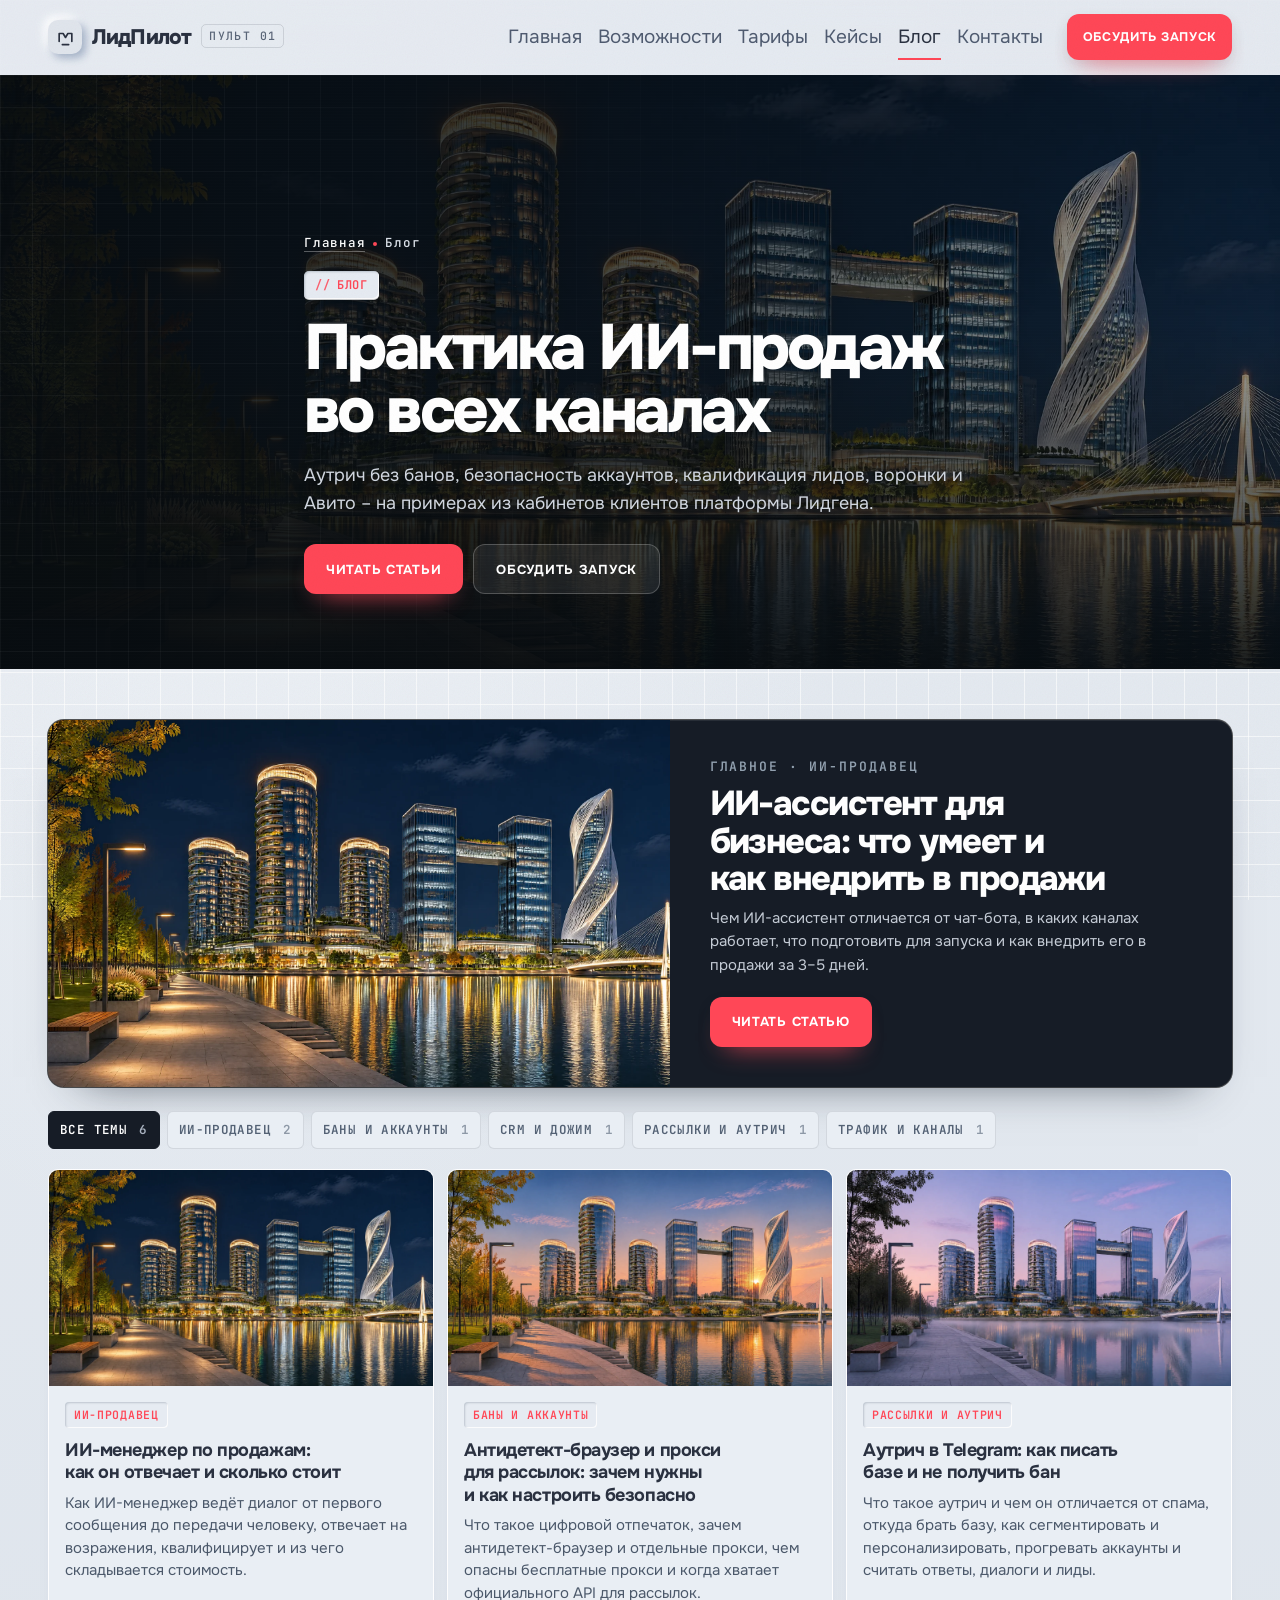
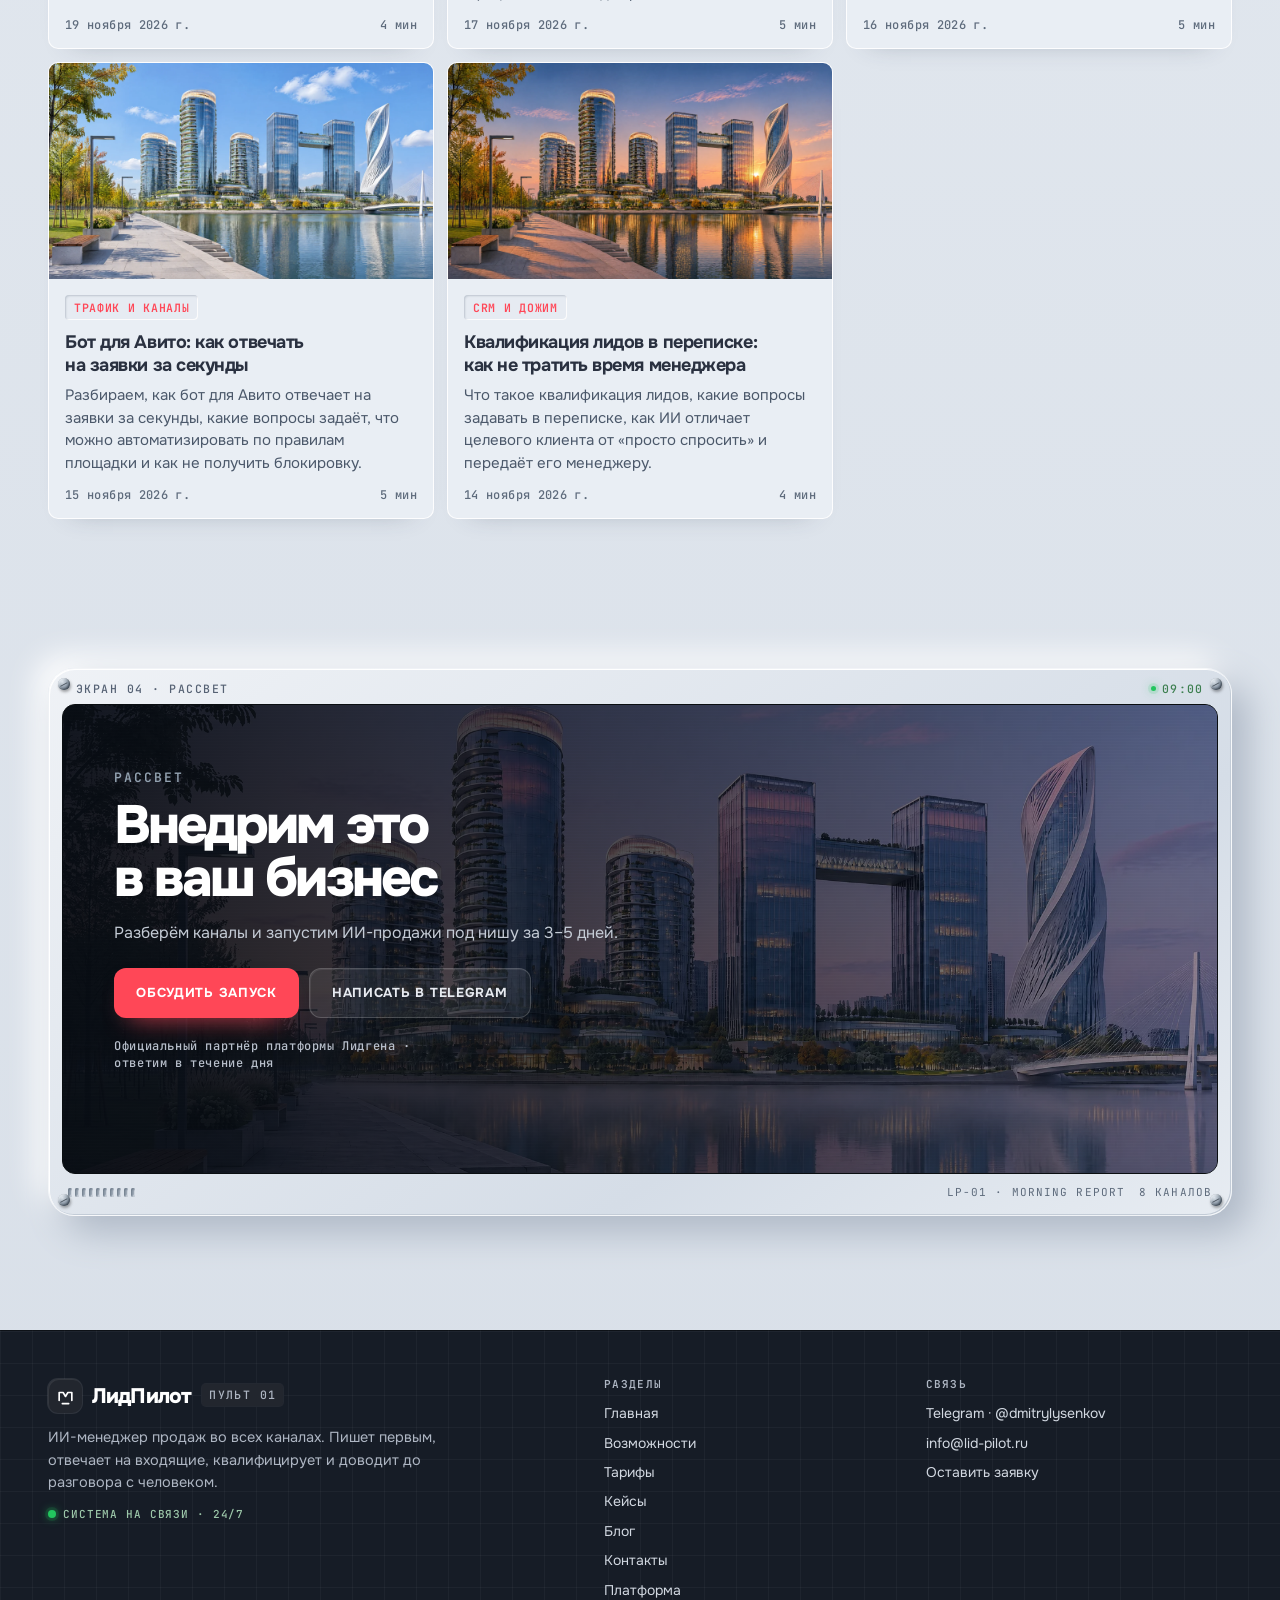
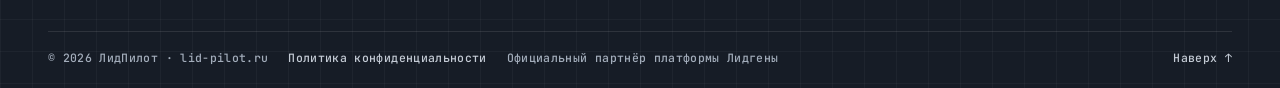
==== blog/index.html @ cb46e2ff "Финальная версия сайта ЛидПилот v2" ====
<!doctype html>
<html lang="ru">
<head>
<meta charset="utf-8">
<meta name="viewport" content="width=device-width, initial-scale=1">
<meta name="robots" content="noindex, nofollow">
<title>Блог о ИИ-продажах – аутрич, аккаунты, CRM и каналы | ЛидПилот</title>
<meta name="description" content="Практика ИИ-продаж: как настроить ИИ-менеджера, писать базе без бана, готовить аккаунты, квалифицировать лидов и отвечать на Авито. Статьи ЛидПилота.">
<meta name="theme-color" content="#DDE3EA">
<link rel="preconnect" href="https://fonts.googleapis.com">
<link rel="preconnect" href="https://fonts.gstatic.com" crossorigin>
<link href="https://fonts.googleapis.com/css2?family=Onest:wght@400;500;600;700;800&family=JetBrains+Mono:wght@400;500;600&display=swap" rel="stylesheet">
<link rel="stylesheet" href="/assets/style.css">
<link rel="stylesheet" href="/assets/v2.css">
<link rel="stylesheet" href="/assets/pages.css">
<script>document.documentElement.classList.add('js');</script>
</head>
<body class="page">
<div class="grain" aria-hidden="true"></div>
<header class="top" data-top>
  <div class="wrap top__in">
    <a class="logo" href="/" aria-label="ЛидПилот – на главную">
  <span class="logo__mark" aria-hidden="true">
    <svg viewBox="0 0 24 24" fill="none" stroke="currentColor" stroke-width="2.1" stroke-linecap="round" stroke-linejoin="round"><path d="M4 17V7h5l3 5 3-5h5v10"/><path d="M8 21h8"/></svg>
  </span>
  <span class="logo__text">ЛидПилот</span>
  <span class="logo__tag">ПУЛЬТ 01</span>
</a>
    <nav class="nav nav--site" aria-label="Разделы сайта"><a href="/#top">Главная</a><a href="/vozmozhnosti/">Возможности</a><a href="/tarify/">Тарифы</a><a href="/keysy/">Кейсы</a><a href="/blog/" class="is-active" aria-current="page">Блог</a><a href="/kontakty/">Контакты</a></nav>
    <span class="status"><i class="led led--pulse" aria-hidden="true"></i> СИСТЕМА НА СВЯЗИ</span>
    <a class="btn btn--hot btn--header" href="https://t.me/dmitrylysenkov" target="_blank" rel="noopener">Обсудить запуск</a>
    <button class="menu-btn" type="button" data-menu-btn aria-expanded="false" aria-controls="mnav"><i aria-hidden="true"></i> Меню</button>
  </div>
</header>

<div class="mnav" id="mnav" data-menu hidden>
  <nav class="mnav__nav" aria-label="Мобильное меню"><a href="/#top">Главная</a><a href="/vozmozhnosti/">Возможности</a><a href="/tarify/">Тарифы</a><a href="/keysy/">Кейсы</a><a href="/blog/">Блог</a><a href="/kontakty/">Контакты</a><a href="/platforma/">Платформа</a></nav>
  <p class="mnav__note">ИИ-менеджер продаж в Telegram, WhatsApp, на Авито, Циан, сайте, ВКонтакте, в MAX и в почте. Официальный партнёр платформы Лидгены.</p>
  <div class="mnav__cta">
    <a class="btn btn--hot" href="https://t.me/dmitrylysenkov" target="_blank" rel="noopener">Обсудить запуск</a>
    <a class="btn btn--ghost" href="mailto:info@lid-pilot.ru">info@lid-pilot.ru</a>
  </div>
</div>
<main id="top" class="page-main">
<section class="page-hero page-hero--cta">
  <img class="page-hero__bg" src="/assets/city-night.webp" alt="" width="1920" height="1080" decoding="async">
  <div class="page-hero__shade" aria-hidden="true"></div>
  <div class="page-hero__grid" aria-hidden="true"></div>
  <div class="page-hero__scan" aria-hidden="true"></div>
  <div class="wrap page-hero__wrap">
    <div class="page-crumbs page-crumbs--light"><a href="/">Главная</a><i aria-hidden="true"></i><span>Блог</span></div>
    <span class="kicker kicker--light">Блог</span>
    <h1>Практика ИИ-продаж во всех каналах</h1>
    <p class="page-lead">Аутрич без банов, безопасность аккаунтов, квалификация лидов, воронки и Авито – на примерах из кабинетов клиентов платформы Лидгена.</p>
    <div class="page-actions"><a class="btn btn--hot" href="#blog">Читать статьи</a><a class="btn btn--ghost btn--ghost-dark" href="https://t.me/dmitrylysenkov" target="_blank" rel="noopener">Обсудить запуск</a></div>
  </div>
</section>
<section class="sec" style="padding-top:clamp(36px,4vw,56px)" id="blog"> <div class="wrap"> <a class="bfeat" href="/blog/ii-assistent-dlya-biznesa/" data-in> <div class="bfeat__img"><img src="/assets/city-night.webp" alt="" width="1200" height="675" loading="eager" decoding="async"></div> <div class="bfeat__body"> <span class="kicker kicker_light">Главное · ИИ-продавец</span> <h2>ИИ-ассистент для бизнеса: что умеет и как внедрить в продажи</h2> <p>Чем ИИ-ассистент отличается от чат-бота, в каких каналах работает, что подготовить для запуска и как внедрить его в продажи за 3–5 дней.</p> <span class="btn btn_sun">Читать статью</span> </div> </a> <div class="bchips" data-chips> <button class="bchip is-on" type="button" data-t="">Все темы <i>6</i></button> <button class="bchip" type="button" data-t="ИИ-продавец">ИИ-продавец <i>2</i></button><button class="bchip" type="button" data-t="Баны и аккаунты">Баны и аккаунты <i>1</i></button><button class="bchip" type="button" data-t="CRM и дожим">CRM и дожим <i>1</i></button><button class="bchip" type="button" data-t="Рассылки и аутрич">Рассылки и аутрич <i>1</i></button><button class="bchip" type="button" data-t="Трафик и каналы">Трафик и каналы <i>1</i></button> </div> <div class="bgrid" data-bgrid> <a class="bcard" href="/blog/ii-menedzher-po-prodazham/" data-cat="ИИ-продавец" data-in> <div class="bcard__img"><img src="/assets/city-night.webp" alt="" width="1200" height="675" loading="eager" decoding="async"></div> <div class="bcard__b"> <span class="bcard__tag">ИИ-продавец</span> <h3>ИИ-менеджер по продажам: как он отвечает и сколько стоит</h3> <p>Как ИИ-менеджер ведёт диалог от первого сообщения до передачи человеку, отвечает на возражения, квалифицирует и из чего складывается стоимость.</p> <div class="bcard__m"><span>19 ноября 2026 г.</span><span>4 мин</span></div> </div> </a><a class="bcard" href="/blog/antidetect-brauzer-i-proksi/" data-cat="Баны и аккаунты" data-in> <div class="bcard__img"><img src="/assets/city-sunset.webp" alt="" width="1200" height="675" loading="eager" decoding="async"></div> <div class="bcard__b"> <span class="bcard__tag">Баны и аккаунты</span> <h3>Антидетект-браузер и прокси для рассылок: зачем нужны и как настроить безопасно</h3> <p>Что такое цифровой отпечаток, зачем антидетект-браузер и отдельные прокси, чем опасны бесплатные прокси и когда хватает официального API для рассылок.</p> <div class="bcard__m"><span>17 ноября 2026 г.</span><span>5 мин</span></div> </div> </a><a class="bcard" href="/blog/autrich-v-telegram/" data-cat="Рассылки и аутрич" data-in> <div class="bcard__img"><img src="/assets/city-dawn.webp" alt="" width="1200" height="675" loading="eager" decoding="async"></div> <div class="bcard__b"> <span class="bcard__tag">Рассылки и аутрич</span> <h3>Аутрич в Telegram: как писать базе и не получить бан</h3> <p>Что такое аутрич и чем он отличается от спама, откуда брать базу, как сегментировать и персонализировать, прогревать аккаунты и считать ответы, диалоги и лиды.</p> <div class="bcard__m"><span>16 ноября 2026 г.</span><span>5 мин</span></div> </div> </a><a class="bcard" href="/blog/bot-dlya-avito/" data-cat="Трафик и каналы" data-in> <div class="bcard__img"><img src="/assets/city-day.webp" alt="" width="1200" height="675" loading="eager" decoding="async"></div> <div class="bcard__b"> <span class="bcard__tag">Трафик и каналы</span> <h3>Бот для Авито: как отвечать на заявки за секунды</h3> <p>Разбираем, как бот для Авито отвечает на заявки за секунды, какие вопросы задаёт, что можно автоматизировать по правилам площадки и как не получить блокировку.</p> <div class="bcard__m"><span>15 ноября 2026 г.</span><span>5 мин</span></div> </div> </a><a class="bcard" href="/blog/kvalifikaciya-lidov/" data-cat="CRM и дожим" data-in> <div class="bcard__img"><img src="/assets/city-sunset.webp" alt="" width="1200" height="675" loading="eager" decoding="async"></div> <div class="bcard__b"> <span class="bcard__tag">CRM и дожим</span> <h3>Квалификация лидов в переписке: как не тратить время менеджера</h3> <p>Что такое квалификация лидов, какие вопросы задавать в переписке, как ИИ отличает целевого клиента от «просто спросить» и передаёт его менеджеру.</p> <div class="bcard__m"><span>14 ноября 2026 г.</span><span>4 мин</span></div> </div> </a> </div>  </div> </section> <section class="final final--panel" id="cta">
  <div class="wrap">
    <div class="device device--final final-device" data-in>
      <i class="screw screw--tl screw--dark" aria-hidden="true"></i>
      <i class="screw screw--tr screw--dark" aria-hidden="true"></i>
      <i class="screw screw--bl screw--dark" aria-hidden="true"></i>
      <i class="screw screw--br screw--dark" aria-hidden="true"></i>
      <div class="device__label"><span>ЭКРАН 04 · РАССВЕТ</span><span class="device__scan"><i class="led led--pulse"></i> 09:00</span></div>
      <div class="device__screen final__screen"> <img class="final__bg" src="/assets/city-dawn.webp" srcset="/assets/city-dawn.webp 1920w" sizes="100vw" alt="" width="1920" height="1080" loading="eager" decoding="async"> <div class="final__shade" aria-hidden="true"></div> <div class="final__scan" aria-hidden="true"></div><div class="final__in final__in--panel"> <span class="kicker kicker_light" data-in>Рассвет</span> <h2 data-in>Внедрим это в ваш бизнес</h2> <p class="lead lead_light" data-in style="--d:.08s">Разберём каналы и запустим ИИ-продажи под нишу за 3–5 дней.</p> <div class="cta cta_center" data-in style="--d:.14s"> <a class="btn btn_sun" href="https://t.me/dmitrylysenkov" target="_blank" rel="noopener">Обсудить запуск</a> <a class="btn btn_glass" href="https://t.me/dmitrylysenkov" target="_blank" rel="noopener">Написать в Telegram</a> </div> <p class="final__note" data-in style="--d:.2s">Официальный партнёр платформы Лидгена · ответим в течение дня</p> </div> </div>
      <div class="device__bottom"><div class="vents" aria-hidden="true"><i></i><i></i><i></i><i></i><i></i><i></i><i></i><i></i><i></i><i></i></div><span class="mono">LP-01 · MORNING REPORT</span><span class="mono">8 КАНАЛОВ</span></div>
    </div>
  </div>
</section> <script>
  (function () {
    var chips = document.querySelectorAll('[data-chips] .bchip');
    var cards = document.querySelectorAll('[data-bgrid] .bcard');
    chips.forEach(function (b) {
      b.addEventListener('click', function () {
        chips.forEach(function (x) { x.classList.remove('is-on'); });
        b.classList.add('is-on');
        var t = b.getAttribute('data-t');
        cards.forEach(function (c) {
          c.hidden = !!t && c.getAttribute('data-cat') !== t;
        });
      });
    });
  })();
  </script>
</main>
<footer class="site-foot">
  <div class="wrap">
    <div class="site-foot__top">
      <div class="site-foot__brand">
        <a class="logo" href="/" aria-label="ЛидПилот – на главную">
  <span class="logo__mark" aria-hidden="true">
    <svg viewBox="0 0 24 24" fill="none" stroke="currentColor" stroke-width="2.1" stroke-linecap="round" stroke-linejoin="round"><path d="M4 17V7h5l3 5 3-5h5v10"/><path d="M8 21h8"/></svg>
  </span>
  <span class="logo__text">ЛидПилот</span>
  <span class="logo__tag">ПУЛЬТ 01</span>
</a>
        <p>ИИ-менеджер продаж во всех каналах. Пишет первым, отвечает на входящие, квалифицирует и доводит до разговора с человеком.</p>
        <span class="site-foot__status"><i class="led led--pulse" aria-hidden="true"></i> СИСТЕМА НА СВЯЗИ · 24/7</span>
      </div>
      <div class="site-foot__col">
        <b>Разделы</b>
        <nav><a href="/#top">Главная</a><a href="/vozmozhnosti/">Возможности</a><a href="/tarify/">Тарифы</a><a href="/keysy/">Кейсы</a><a href="/blog/">Блог</a><a href="/kontakty/">Контакты</a><a href="/platforma/">Платформа</a></nav>
      </div>
      <div class="site-foot__col">
        <b>Связь</b>
        <nav>
          <a href="https://t.me/dmitrylysenkov" target="_blank" rel="noopener">Telegram · @dmitrylysenkov</a>
          <a href="mailto:info@lid-pilot.ru">info@lid-pilot.ru</a>
          <a href="/kontakty/">Оставить заявку</a>
        </nav>
      </div>
    </div>
    <div class="site-foot__bottom">
      <span>© 2026 ЛидПилот · lid-pilot.ru</span>
      <a href="/politika-konfidencialnosti/">Политика конфиденциальности</a>
      <span>Официальный партнёр платформы Лидгены</span>
      <a class="up" href="#top">Наверх ↑</a>
    </div>
  </div>
</footer>

<script src="/assets/site.js"></script>
</body>
</html>
---- assets/style.css ----
:root{
  --bg:#E0E5EC;
  --surf:#E0E5EC;
  --panel:#F0F2F5;
  --ink:#2A3140;
  --mute:#4F5B70;
  --soft:#5A6678;
  --line:#B8C2CF;
  --sd:#A3B1C6;
  --sl:#FFFFFF;
  --acc:#FF4757;
  --acc-deep:#D92F43;
  --acc-bright:#FF7A86;
  --led:#22C55E;
  --led-red:#FF5A4E;
  --screen:#12181D;
  --screen-2:#1B232A;
  --screen-3:#232D35;
  --amber:#FFB86B;
  --amber-soft:#FFE1C2;
  --lcd:#B7FF7A;
  --r:24px;
  --rs:12px;
  --mono:'JetBrains Mono',ui-monospace,SFMono-Regular,Consolas,monospace;
  --sans:'Onest',system-ui,-apple-system,'Segoe UI',sans-serif;
  --ease:cubic-bezier(.22,.8,.24,1);
}

*{box-sizing:border-box}
html{scroll-behavior:smooth;scroll-padding-top:92px}
body{
  margin:0;background:var(--bg);color:var(--ink);
  font:400 17px/1.6 var(--sans);
  -webkit-font-smoothing:antialiased;text-rendering:optimizeLegibility;
  overflow-x:clip;
}
body::selection{background:var(--acc);color:#fff}
img{display:block;max-width:100%}
a{color:inherit}
button{font:inherit;color:inherit}
h1,h2,h3,p{margin:0}
h1,h2,h3{text-wrap:balance}
.visually-hidden{position:absolute!important;width:1px;height:1px;overflow:hidden;clip:rect(0 0 0 0);white-space:nowrap}
.mono{font-family:var(--mono);font-size:10.5px;letter-spacing:.1em;text-transform:uppercase;color:var(--soft)}
.wrap{max-width:1240px;margin:0 auto;padding:0 28px}

/* grain */
.grain{position:fixed;inset:0;z-index:90;pointer-events:none;opacity:.045;mix-blend-mode:multiply;
  background:url("data:image/svg+xml,%3Csvg xmlns='http://www.w3.org/2000/svg' width='160' height='160'%3E%3Cfilter id='n'%3E%3CfeTurbulence type='fractalNoise' baseFrequency='.9' numOctaves='2' stitchTiles='stitch'/%3E%3C/filter%3E%3Crect width='100%25' height='100%25' filter='url(%23n)'/%3E%3C/svg%3E")}

/* primitives */
.led{display:inline-block;width:8px;height:8px;border-radius:50%;background:var(--led);box-shadow:0 0 0 3px rgba(34,197,94,.13),0 0 10px rgba(34,197,94,.7);flex:none}
.led--red{background:var(--led-red);box-shadow:0 0 0 3px rgba(255,90,78,.13),0 0 10px rgba(255,90,78,.7)}
.led--pulse{animation:pulse 2.4s ease-in-out infinite}
@keyframes pulse{0%,100%{opacity:1;box-shadow:0 0 0 3px rgba(34,197,94,.13),0 0 10px rgba(34,197,94,.7)}50%{opacity:.55;box-shadow:0 0 0 5px rgba(34,197,94,.05),0 0 18px rgba(34,197,94,.45)}}

.kicker{display:inline-flex;align-items:center;gap:9px;font:600 10.5px/1 var(--mono);letter-spacing:.15em;text-transform:uppercase;color:var(--soft)}
.kicker .led{width:7px;height:7px}
.kicker--light{color:#93A2B1}

.btn{display:inline-flex;align-items:center;justify-content:center;gap:9px;min-height:50px;padding:0 22px;border:0;border-radius:12px;text-decoration:none;cursor:pointer;
  font:700 13px/1 var(--sans);letter-spacing:.055em;text-transform:uppercase;color:var(--ink);
  background:var(--surf);box-shadow:5px 5px 12px var(--sd),-5px -5px 12px var(--sl);
  transition:transform .2s var(--ease),box-shadow .2s var(--ease),background .2s,color .2s}
.btn:hover{transform:translateY(-1px);box-shadow:7px 8px 16px var(--sd),-6px -6px 14px var(--sl)}
.btn:active{transform:translateY(1px);box-shadow:inset 4px 4px 8px var(--sd),inset -4px -4px 8px var(--sl)}
.btn--hot{background:linear-gradient(180deg,#FF7C88 0%,#FF5563 34%,#FF4757 58%,#E83345 100%);color:#fff;
  box-shadow:0 0 0 1px #C5283B,inset 0 1px 0 rgba(255,255,255,.42),inset 0 -1px 0 rgba(137,17,32,.5),0 16px 28px -18px rgba(255,71,87,.75),2px 3px 0 rgba(120,18,32,.22)}
.btn--hot:hover{background:linear-gradient(180deg,#FF8B96 0%,#FF6270 34%,#FF5261 58%,#EC3A4B 100%);box-shadow:0 0 0 1px #C5283B,inset 0 1px 0 rgba(255,255,255,.48),0 20px 32px -18px rgba(255,71,87,.85),2px 4px 0 rgba(120,18,32,.22)}
.btn--hot:active{box-shadow:0 0 0 1px #B32033,inset 3px 3px 9px rgba(125,10,25,.5),inset -1px -1px 0 rgba(255,255,255,.18)}
.btn--ghost{color:var(--mute);background:var(--surf)}
.btn--ghost-dark{background:rgba(255,255,255,.06);color:#F4EEE8;box-shadow:none;border:1px solid rgba(255,255,255,.18)}
.btn--ghost-dark:hover{background:rgba(255,255,255,.1)}
.btn--header{min-height:42px;padding:0 16px;font-size:10px}
.btn--sm{min-height:40px;padding:0 16px;font-size:9.5px}

:focus-visible{outline:2px solid var(--acc);outline-offset:3px}

/* header */
.top{position:sticky;top:0;z-index:60;background:rgba(224,229,236,.9);backdrop-filter:blur(14px);border-bottom:1px solid transparent;transition:border-color .3s,box-shadow .3s}
.top.is-scrolled{border-bottom-color:rgba(42,49,64,.08);box-shadow:0 10px 28px -18px rgba(42,49,64,.35)}
.top__in{display:flex;align-items:center;gap:24px;min-height:74px}
.logo{display:flex;align-items:center;gap:10px;text-decoration:none;font:800 21px/1 var(--sans);letter-spacing:-.04em;white-space:nowrap}
.logo__mark{display:grid;place-items:center;width:34px;height:34px;border-radius:10px;color:var(--ink);
  background:var(--surf);box-shadow:4px 4px 9px var(--sd),-4px -4px 9px var(--sl)}
.logo__mark svg{width:19px;height:19px}
.logo__tag{font:500 8.5px/1 var(--mono);letter-spacing:.12em;color:var(--soft);padding:5px 7px;border:1px solid rgba(42,49,64,.14);border-radius:5px;transform:translateY(-1px)}
.nav{display:flex;gap:22px;margin-left:auto;font-size:14.5px;color:var(--mute)}
.nav a{text-decoration:none;position:relative;padding:6px 0}
.nav a::after{content:"";position:absolute;left:0;right:0;bottom:0;height:1px;background:var(--acc);transform:scaleX(0);transform-origin:left;transition:transform .25s var(--ease)}
.nav a:hover{color:var(--ink)}
.nav a:hover::after{transform:scaleX(1)}
.status{display:inline-flex;align-items:center;gap:8px;padding:8px 12px;border-radius:99px;background:var(--surf);
  box-shadow:inset 2px 2px 5px var(--sd),inset -2px -2px 5px var(--sl);
  font:500 8.5px/1 var(--mono);letter-spacing:.1em;color:#3D7F50;white-space:nowrap}
.status .led{width:6px;height:6px}

/* hero */
.hero{position:relative;height:320vh;background:var(--bg)}
.hero__sticky{position:sticky;top:74px;min-height:calc(100vh - 74px);display:flex;flex-direction:column;justify-content:center;padding:20px 0 12px}
.hero__grid{display:grid;grid-template-columns:.9fr 1.1fr;gap:42px;align-items:center;width:100%;transform:translateY(-4vh)}
.hero__copy{min-width:0}
.hero__kicker{color:var(--soft)}
.caps{position:relative;min-height:352px;margin-top:18px}
.cap{position:absolute;inset:0;opacity:0;transform:translateY(14px);pointer-events:none;transition:opacity .55s var(--ease),transform .55s var(--ease)}
.cap.is-on{opacity:1;transform:none;pointer-events:auto}
.cap h1{font:800 clamp(38px,4.45vw,64px)/.99 var(--sans);letter-spacing:-.055em;max-width:none}
.cap h2{font:800 clamp(32px,3.65vw,52px)/1.04 var(--sans);letter-spacing:-.05em;max-width:18ch}
.cap h1 em{font-style:normal;color:var(--acc)}
.cap p{max-width:46ch;margin-top:18px;font-size:17px;line-height:1.62;color:var(--mute)}
.cap__cta{display:flex;flex-wrap:wrap;gap:12px;margin-top:26px}
.timeline{position:relative;display:flex;list-style:none;margin:26px 0 0;padding:0 0 18px;max-width:430px}
.timeline__it{flex:1;position:relative;padding-top:14px;min-width:0}
.timeline__it::before{content:"";position:absolute;left:0;top:0;width:6px;height:6px;border-radius:50%;background:#AEB9C7;box-shadow:0 0 0 4px var(--bg);transition:background .3s,box-shadow .3s}
.timeline__it.is-on::before,.timeline__it.is-done::before{background:var(--acc);box-shadow:0 0 0 4px var(--bg),0 0 10px rgba(255,71,87,.45)}
.timeline__it b{display:block;font:600 9.5px/1 var(--mono);letter-spacing:.05em;color:var(--soft)}
.timeline__it.is-on b{color:var(--ink)}
.timeline__it span{display:block;margin-top:5px;font-size:11px;color:var(--soft)}
.timeline__track{position:absolute;left:0;right:0;top:2px;height:1px;background:rgba(42,49,64,.12);z-index:-1}
.timeline__track i{display:block;height:100%;background:var(--acc);transform:scaleX(0);transform-origin:left;transition:transform .2s linear}
.hero__hint{display:flex;align-items:center;gap:10px;margin-top:6px;font:500 9px/1.4 var(--mono);letter-spacing:.12em;text-transform:uppercase;color:#7C8897;transition:opacity .3s}
.hero__hint-line{display:block;width:26px;height:1px;background:currentColor;position:relative}
.hero__hint-line::after{content:"";position:absolute;right:0;top:-2px;width:4px;height:4px;border-top:1px solid currentColor;border-right:1px solid currentColor;transform:rotate(45deg)}
.hero__stage{position:relative;min-width:0;display:flex;justify-content:flex-end}
.monitor{position:relative;width:100%;max-width:690px;min-width:0;padding:13px;border-radius:30px;
  background:linear-gradient(145deg,#EFF2F6,#D4DCE6 68%,#E6EBF1);
  box-shadow:18px 18px 40px #AEB8C6,-14px -14px 34px #FFFFFF,inset 1px 1px 0 #FFFFFF,inset -1px -1px 0 #C3CCD7;
  border:1px solid rgba(255,255,255,.65)}
.monitor::after{content:"";position:absolute;inset:6px;border-radius:24px;border:1px solid rgba(255,255,255,.5);pointer-events:none}
.screw{position:absolute;width:12px;height:12px;border-radius:50%;z-index:6;
  background:radial-gradient(circle at 35% 30%,#FFFFFF,#AEB8C4 55%,#7E8A99);
  box-shadow:inset -1px -1px 2px #66717E,inset 1px 1px 2px #FFFFFF,1px 2px 3px rgba(60,70,84,.3)}
.screw::after{content:"";position:absolute;left:2px;right:2px;top:5.5px;height:1.4px;background:#6B7683;transform:rotate(-28deg);border-radius:2px;opacity:.85}
.screw--tl{left:9px;top:9px}.screw--tr{right:9px;top:9px}.screw--bl{left:9px;bottom:9px}.screw--br{right:9px;bottom:9px}
.screw--dark{background:radial-gradient(circle at 35% 30%,#DCE3EA,#8C99A7 55%,#5E6A76);box-shadow:inset -1px -1px 2px #3E4853,inset 1px 1px 2px #EDF2F7,1px 2px 3px rgba(0,0,0,.35)}
.screw--dark::after{background:#3F4954}

.monitor__label{display:flex;align-items:center;gap:10px;min-width:0;padding:1px 14px 10px;font:500 8.5px/1 var(--mono);letter-spacing:.12em;color:#687483}
.monitor__id{color:var(--ink);font-weight:600;flex:none}
.monitor__name{color:#7D8998;min-width:0;overflow:hidden;text-overflow:ellipsis;white-space:nowrap}
.monitor__live{margin-left:auto;display:inline-flex;align-items:center;gap:6px;color:#3D7F50;flex:none}
.monitor__live .led{width:6px;height:6px}

.monitor__screen{position:relative;aspect-ratio:16/10;border-radius:14px;overflow:hidden;isolation:isolate;
  border:7px solid #C6CFDA;background:#0B0F12;
  box-shadow:inset 0 0 0 1px #000,0 1px 0 #FFFFFF,inset 0 2px 18px rgba(0,0,0,.8)}
.media,.media__img{position:absolute;inset:0;width:100%;height:100%}
.media__img{object-fit:cover;opacity:0;transform:scale(1.05);transition:opacity 1.15s var(--ease),transform 7s linear;filter:saturate(.92) contrast(1.04)}
.media__img.is-on{opacity:1;transform:scale(1)}
.screen__shade{position:absolute;inset:0;background:linear-gradient(to top,rgba(5,9,13,.9) 0%,rgba(5,9,13,.2) 46%,rgba(5,9,13,.34) 100%),linear-gradient(to right,rgba(5,9,13,.52),transparent 55%)}
.screen__scan{position:absolute;inset:0;opacity:.2;pointer-events:none;mix-blend-mode:overlay;
  background:repeating-linear-gradient(to bottom,rgba(255,255,255,.11) 0 1px,transparent 1px 3px)}
.screen__grid{position:absolute;inset:0;opacity:.1;pointer-events:none;
  background-image:linear-gradient(to right,rgba(255,255,255,.3) 1px,transparent 1px),linear-gradient(to bottom,rgba(255,255,255,.3) 1px,transparent 1px);
  background-size:56px 56px}
.hud{position:absolute;left:14px;right:14px;display:flex;align-items:center;gap:10px;z-index:4;font:500 8px/1 var(--mono);letter-spacing:.12em;color:rgba(235,241,247,.72);text-shadow:0 1px 2px rgba(0,0,0,.5)}
.hud--top{top:13px}
.hud--bottom{bottom:11px;color:rgba(235,241,247,.8)}
.hud__live{display:inline-flex;align-items:center;gap:5px;color:#FFB4A8}
.hud__live i{width:5px;height:5px;border-radius:50%;background:#FF5A4E;box-shadow:0 0 7px rgba(255,90,78,.8);animation:pulse-red 1.8s steps(1) infinite}
@keyframes pulse-red{0%,55%{opacity:1}56%,100%{opacity:.25}}
.hud__cam{margin-left:auto;color:rgba(235,241,247,.55)}
.hud__ai{display:inline-flex;align-items:center;gap:6px;color:#C8F3D2}
.hud__ai .led{width:5px;height:5px}
.hud__ch{margin-left:auto;color:rgba(235,241,247,.6)}
.hud__signal{display:flex;align-items:flex-end;gap:2px;height:10px}
.hud__signal i{width:2px;background:rgba(235,241,247,.55);border-radius:1px}
.hud__signal i:nth-child(1){height:3px}.hud__signal i:nth-child(2){height:5px}.hud__signal i:nth-child(3){height:7px}.hud__signal i:nth-child(4){height:9px;background:#B7FF7A}

.screen__time{position:absolute;left:17px;top:41px;z-index:3}
.screen__time b{display:block;font:700 clamp(44px,4.7vw,68px)/.95 var(--sans);letter-spacing:-.06em;color:var(--amber-soft);font-variant-numeric:tabular-nums;text-shadow:0 0 26px rgba(255,184,107,.32),0 2px 18px rgba(0,0,0,.65)}
.screen__time b.is-swap{animation:time-in .45s var(--ease)}
@keyframes time-in{from{opacity:.35;transform:translateY(-4px)}to{opacity:1;transform:none}}
.screen__time-label{display:flex;align-items:center;gap:6px;margin-top:7px;font:500 8px/1 var(--mono);letter-spacing:.12em;text-transform:uppercase;color:rgba(255,225,194,.78);text-shadow:0 1px 2px rgba(0,0,0,.6)}
.screen__time-label .led{width:5px;height:5px}

.chat{position:absolute;right:13px;bottom:42px;z-index:5;width:min(300px,52%);max-height:64%;display:flex;flex-direction:column;
  border-radius:14px;overflow:hidden;background:rgba(13,19,24,.82);backdrop-filter:blur(16px);-webkit-backdrop-filter:blur(16px);
  border:1px solid rgba(255,255,255,.13);box-shadow:0 18px 36px rgba(0,0,0,.45),inset 0 1px 0 rgba(255,255,255,.09);
  color:#E9EEF4;font-size:11px;line-height:1.45}
.chat__head{display:flex;align-items:center;gap:8px;padding:9px 10px;border-bottom:1px solid rgba(255,255,255,.09);background:rgba(255,255,255,.03)}
.chat__ava{display:grid;place-items:center;width:24px;height:24px;border-radius:50%;background:var(--acc);color:#fff;font:700 10px/1 var(--sans);flex:none;box-shadow:0 0 0 2px rgba(255,255,255,.08)}
.chat__who{min-width:0}
.chat__who b{display:block;font-size:10.5px;font-weight:600;white-space:nowrap;overflow:hidden;text-overflow:ellipsis}
.chat__who span{display:block;font:500 7.5px/1.2 var(--mono);letter-spacing:.04em;color:#8FA0AF;white-space:nowrap;overflow:hidden;text-overflow:ellipsis}
.chat__badge{margin-left:auto;display:inline-flex;align-items:center;gap:4px;font:500 7px/1 var(--mono);letter-spacing:.1em;color:#B7FF7A;border:1px solid rgba(183,255,122,.25);border-radius:4px;padding:3px 5px}
.chat__badge .led{width:4px;height:4px;box-shadow:none}
.chat__body{padding:9px;display:flex;flex-direction:column;gap:6px;overflow:auto;scrollbar-width:none}
.chat__body::-webkit-scrollbar{display:none}
.chat__b{max-width:88%;padding:6px 8px;border-radius:9px;background:rgba(255,255,255,.08);border:1px solid rgba(255,255,255,.07);font-size:10.5px;line-height:1.4;color:#EAF0F6;align-self:flex-start;animation:bubble-in .35s var(--ease) both}
.chat__b small{display:block;margin-bottom:2px;font:500 6.8px/1 var(--mono);letter-spacing:.06em;color:#91A2B0}
.chat__b time{display:inline-block;margin-left:5px;font:500 6.5px/1 var(--mono);color:#8C9DAB;vertical-align:1px}
.chat__b--me{align-self:flex-end;background:rgba(255,71,87,.82);border-color:rgba(255,255,255,.1);color:#FFF4EF}
.chat__b--me time{color:rgba(255,244,239,.6)}
.chat__b--sys{align-self:stretch;max-width:none;background:rgba(183,255,122,.09);border-color:rgba(183,255,122,.18);color:#D9F5C6;font:500 8.5px/1.4 var(--mono);letter-spacing:.03em}
.chat__b--rep{align-self:stretch;max-width:none;background:rgba(255,184,107,.1);border-color:rgba(255,184,107,.2);color:#FFE4C8}
.chat__b--rep b{color:#FFF1DF}
.chat__b--chips{max-width:none;background:transparent;border:0;padding:0;display:flex;flex-wrap:wrap;gap:4px}
.chat__chip{display:inline-flex;align-items:center;gap:4px;padding:3px 5px;border-radius:4px;border:1px solid rgba(255,255,255,.12);font:500 7px/1 var(--mono);letter-spacing:.04em;color:#DCE6EF;background:rgba(255,255,255,.04)}
.chat__chip i{width:4px;height:4px;border-radius:50%;background:var(--c);box-shadow:0 0 5px var(--c)}
.chat__tick{margin-left:4px;color:#B7FF7A;font-size:8px}
.chat__composer{display:flex;align-items:center;gap:8px;padding:7px 9px;border-top:1px solid rgba(255,255,255,.08);background:rgba(0,0,0,.14);font:500 8px/1 var(--mono);letter-spacing:.04em;color:#7C8D9B}
.chat__composer span{flex:1;padding:6px 8px;border-radius:6px;background:rgba(255,255,255,.05);border:1px solid rgba(255,255,255,.06)}
.chat__composer svg{width:12px;height:12px;color:#A9BAC8}
@keyframes bubble-in{from{opacity:0;transform:translateY(5px)}to{opacity:1;transform:none}}

.monitor__bottom{display:flex;align-items:center;gap:16px;padding:11px 5px 1px}
.vents{display:flex;align-items:center;gap:3px;flex:none}
.vents i{display:block;width:4px;height:9px;border-radius:2px;background:#97A3B1;box-shadow:inset 1px 1px 2px #6F7C8A,inset -1px -1px 1px #D9E0E8}
.ticks{display:flex;align-items:flex-end;gap:10px;margin-left:auto}
.tick{display:flex;flex-direction:column;align-items:center;gap:4px;border:0;background:none;padding:0 1px;cursor:pointer}
.tick i{display:block;width:2px;height:9px;border-radius:1px;background:#A7B2C0;transition:height .2s,background .2s}
.tick b{font:500 7px/1 var(--mono);letter-spacing:.04em;color:#7C8896}
.tick.is-on i{height:15px;background:var(--acc);box-shadow:0 0 6px rgba(255,71,87,.35)}
.tick.is-on b{color:var(--ink)}
.monitor__count{display:flex;align-items:baseline;gap:3px;font-family:var(--mono);color:#7D8998}
.monitor__count b{font-size:13px;color:var(--ink);letter-spacing:-.02em}
.monitor__count span{font-size:8px;letter-spacing:.06em}
.monitor__shadow{position:absolute;left:8%;right:4%;bottom:-28px;height:40px;background:radial-gradient(ellipse at center,rgba(70,84,102,.26),transparent 70%);filter:blur(10px);z-index:-1}

.hero__foot{display:flex;align-items:center;justify-content:space-between;width:100%;padding-top:8px;color:#8793A1}
.hero__foot .mono{font-size:8px;color:#8793A1}
.mobile-steps{display:none}

/* stats */
.strip{padding:72px 0 46px}
.strip__head{display:flex;align-items:center;justify-content:space-between;gap:18px;padding-bottom:20px;border-bottom:1px solid rgba(42,49,64,.1)}
.strip__stamp{font-size:8.5px;color:#8B97A5}
.stats{display:grid;grid-template-columns:repeat(4,1fr);gap:16px;margin-top:22px}
.stat{position:relative;padding:22px 20px 20px;border-radius:16px;background:var(--surf);
  box-shadow:inset 4px 4px 10px var(--sd),inset -4px -4px 10px var(--sl)}
.stat__n{position:absolute;right:14px;top:12px;font:500 8px/1 var(--mono);letter-spacing:.08em;color:#95A1AF}
.stat b{display:block;font:700 31px/1 var(--sans);letter-spacing:-.05em;color:var(--ink)}
.stat > span:last-child{display:block;margin-top:9px;font-size:12.5px;line-height:1.45;color:var(--mute);max-width:24ch}
.strip__note{max-width:76ch;margin-top:18px;font-size:12px;line-height:1.55;color:#7A8796}

/* generic device */
.device{position:relative;padding:13px;border-radius:26px;background:linear-gradient(145deg,#EFF2F6,#D5DDE7 68%,#E7ECF2);
  box-shadow:16px 16px 36px #ADB7C5,-12px -12px 30px #FFFFFF,inset 1px 1px 0 #FFF,inset -1px -1px 0 #C3CCD7;
  border:1px solid rgba(255,255,255,.6)}
.device__label{display:flex;align-items:center;gap:12px;min-width:0;padding:1px 14px 9px;font:500 8px/1 var(--mono);letter-spacing:.13em;color:#687483}
.device__label > span:first-child{min-width:0;overflow:hidden;text-overflow:ellipsis;white-space:nowrap}
.device__scan{margin-left:auto;display:inline-flex;align-items:center;gap:6px;color:#3D7F50;flex:none}
.device__scan .led{width:5px;height:5px}
.device__screen{position:relative;border-radius:13px;overflow:hidden;background:var(--screen);
  border:1px solid #0A0E11;box-shadow:inset 0 1px 0 rgba(255,255,255,.06),inset 0 0 40px rgba(0,0,0,.55)}
.device__screen--pad{padding:30px}
.device__bottom{display:flex;align-items:center;gap:14px;padding:10px 6px 1px}
.device__bottom .mono{font-size:7.5px;color:#8793A1;margin-left:auto}
.device__bottom .mono + .mono{margin-left:0}

/* loss */
.loss{padding:26px 0 70px}
.loss .device__screen{display:grid;grid-template-columns:1fr 300px;gap:24px 26px;padding:30px}
.loss__head{grid-column:1/-1;display:grid;grid-template-columns:1.35fr .65fr;gap:30px;align-items:end;padding-bottom:22px;border-bottom:1px solid rgba(255,255,255,.09)}
.loss__head h2{font:700 clamp(26px,3vw,39px)/1.05 var(--sans);letter-spacing:-.045em;color:#EFF3F7;margin-top:11px}
.loss__note{font-size:12.5px;line-height:1.55;color:#94A3B1;max-width:42ch;justify-self:end}
.loss__grid{grid-column:1;display:grid;grid-template-columns:repeat(3,1fr);gap:10px}
.risk{padding:14px 13px 13px;border-radius:9px;background:linear-gradient(145deg,#202A32,#151C22);border:1px solid rgba(255,255,255,.07);box-shadow:inset 1px 1px 0 rgba(255,255,255,.04),0 8px 14px rgba(0,0,0,.16)}
.risk__n{display:block;font:500 7.5px/1 var(--mono);letter-spacing:.12em;color:var(--amber);margin-bottom:9px}
.risk h3{font:600 14.5px/1.2 var(--sans);color:#E8EEF4;letter-spacing:-.02em}
.risk p{margin-top:6px;font-size:11.5px;line-height:1.45;color:#94A3B1}
.late{grid-column:2;grid-row:2;align-self:start;padding:13px;border-radius:10px;background:#0E1418;border:1px solid rgba(255,255,255,.1);box-shadow:inset 0 0 0 1px rgba(0,0,0,.4)}
.late__top{display:flex;align-items:center;justify-content:space-between;gap:10px;font:500 7.5px/1 var(--mono);letter-spacing:.08em;color:#9EADBB;padding-bottom:10px;border-bottom:1px solid rgba(255,255,255,.08)}
.late__top span{display:inline-flex;align-items:center;gap:5px}
.late__top .led{width:4px;height:4px;box-shadow:none}
.late__top b{color:#FFB4A8;font-weight:500}
.late__bubble{margin-top:9px;padding:7px 8px;border-radius:8px 8px 8px 2px;background:#1C262D;border:1px solid rgba(255,255,255,.07);font-size:10px;line-height:1.4;color:#DCE5ED}
.late__bubble small{display:block;margin-bottom:3px;font:500 6.5px/1 var(--mono);letter-spacing:.06em;color:#8D9EAC}
.late__gap{display:flex;align-items:center;gap:6px;margin:8px 0;font:500 6.5px/1 var(--mono);letter-spacing:.04em;color:#7F909E;white-space:nowrap}
.late__gap i{flex:1;height:1px;background:repeating-linear-gradient(to right,rgba(255,255,255,.18) 0 2px,transparent 2px 5px)}
.late__warn{margin-top:10px;padding:7px 8px;border-radius:6px;background:rgba(255,90,78,.1);border:1px solid rgba(255,90,78,.22);font-size:9px;line-height:1.4;color:#FFB9B2}

/* channels */
.channels{padding:76px 0 72px}
.sec__head{display:grid;grid-template-columns:1.1fr .9fr;gap:40px;align-items:end;margin-bottom:26px}
.sec__head h2{font:800 clamp(30px,3.6vw,48px)/1.02 var(--sans);letter-spacing:-.05em;margin-top:12px}
.sec__note{font-size:13.5px;line-height:1.6;color:var(--mute);max-width:44ch;justify-self:end}
.sec__head--center{display:flex;flex-direction:column;align-items:center;text-align:center;gap:0}
.sec__head--center .sec__note{max-width:60ch;margin-top:14px;justify-self:auto}
.channels__grid{display:grid;grid-template-columns:repeat(5,1fr);gap:12px}
.channel{padding:17px 15px 16px;border-radius:14px;background:var(--surf);box-shadow:6px 6px 14px var(--sd),-6px -6px 14px var(--sl);transition:transform .25s var(--ease),box-shadow .25s var(--ease)}
.channel:hover{transform:translateY(-2px);box-shadow:8px 10px 20px var(--sd),-7px -7px 16px var(--sl)}
.channel__top{display:flex;align-items:center;justify-content:space-between;gap:6px}
.channel__code{display:grid;place-items:center;min-width:30px;height:28px;padding:0 6px;border-radius:7px;background:var(--surf);box-shadow:inset 2px 2px 5px var(--sd),inset -2px -2px 5px var(--sl);font:600 8px/1 var(--mono);letter-spacing:.04em;color:var(--ink)}
.channel__state{display:inline-flex;align-items:center;gap:4px;font:500 6.8px/1 var(--mono);letter-spacing:.04em;color:#3D7F50;white-space:nowrap}
.channel__state .led{width:4px;height:4px;box-shadow:none}
.channel h3{margin-top:14px;font:700 17px/1.1 var(--sans);letter-spacing:-.03em}
.channel p{margin-top:6px;font-size:11.5px;line-height:1.5;color:var(--mute)}
.chips-row{display:flex;flex-wrap:wrap;align-items:center;gap:7px;margin-top:18px}
.chips-row__label{font:500 8px/1 var(--mono);letter-spacing:.1em;text-transform:uppercase;color:#8995A3;margin-right:2px}
.chip{padding:5px 8px;border-radius:5px;border:1px solid rgba(42,49,64,.13);font:500 8px/1 var(--mono);letter-spacing:.04em;color:#667384;background:rgba(255,255,255,.25)}
.chips-row__more{margin-left:auto;font:500 8px/1 var(--mono);letter-spacing:.03em;color:#8A96A4}
.feed{margin-top:22px;padding:10px;border-radius:18px;background:linear-gradient(145deg,#252E36,#131A20);border:1px solid rgba(255,255,255,.1);box-shadow:0 18px 30px rgba(42,49,64,.16),inset 0 1px 0 rgba(255,255,255,.08)}
.feed__top{display:flex;align-items:center;justify-content:space-between;gap:16px;padding:6px 8px 10px;border-bottom:1px solid rgba(255,255,255,.08)}
.feed__title{display:inline-flex;align-items:center;gap:7px;color:#CFE7D4;font-size:8px;letter-spacing:.12em}
.feed__title .led{width:5px;height:5px}
.feed__top > .mono{font-size:7.5px;color:#8394A2}
.feed__rows{display:flex;flex-direction:column}
.feed__row{display:grid;grid-template-columns:34px 160px 1fr 74px 40px;gap:10px;align-items:center;padding:9px 8px;border-bottom:1px solid rgba(255,255,255,.055);font:500 9.5px/1.3 var(--mono);color:#B8C6D2}
.feed__row:last-child{border-bottom:0}
.feed__ch{display:grid;place-items:center;width:26px;height:20px;border-radius:4px;background:rgba(255,255,255,.05);border:1px solid color-mix(in srgb,var(--c) 45%,transparent);color:var(--c);font-size:6.8px;font-weight:600}
.feed__name{color:#E3EBF2;white-space:nowrap;overflow:hidden;text-overflow:ellipsis}
.feed__msg{color:#93A5B3;white-space:nowrap;overflow:hidden;text-overflow:ellipsis}
.feed__st{justify-self:start;padding:3px 5px;border-radius:3px;font-size:6.5px;letter-spacing:.05em;text-transform:uppercase}
.feed__st--ok{color:#B7FF7A;background:rgba(183,255,122,.08);border:1px solid rgba(183,255,122,.18)}
.feed__st--hot{color:#FFD2B6;background:rgba(255,106,61,.12);border:1px solid rgba(255,106,61,.24)}
.feed__row time{justify-self:end;color:#7E8F9D;font-size:7.5px}

/* plan */
.plan{padding:76px 0 64px}
.steps{position:relative;display:grid;grid-template-columns:repeat(4,1fr);gap:18px;margin-top:34px}
.steps::before{content:"";position:absolute;left:4%;right:4%;top:18px;height:1px;background:linear-gradient(to right,rgba(185,50,16,.35),rgba(42,49,64,.12))}
.step{position:relative;padding-top:42px}
.step__n{position:absolute;left:0;top:0;display:grid;place-items:center;width:37px;height:37px;border-radius:50%;background:var(--surf);box-shadow:4px 4px 9px var(--sd),-4px -4px 9px var(--sl);font:600 9px/1 var(--mono);color:var(--acc);z-index:1}
.step h3{font:700 19px/1.15 var(--sans);letter-spacing:-.03em}
.step p{margin-top:7px;font-size:12.5px;line-height:1.55;color:var(--mute);max-width:27ch}
.plan__end{display:flex;align-items:baseline;gap:14px;margin-top:34px;padding:17px 20px;border-radius:14px;background:var(--surf);box-shadow:inset 4px 4px 10px var(--sd),inset -4px -4px 10px var(--sl)}
.plan__end b{font:700 26px/1 var(--sans);letter-spacing:-.05em;color:var(--ink);white-space:nowrap}
.plan__end span{font-size:12px;color:var(--mute)}

/* pricing */
.pricing{padding:80px 0 76px}
.tags{display:grid;grid-template-columns:repeat(2,1fr);gap:22px;max-width:980px;margin:36px auto 0}
.tag{position:relative;padding:31px 24px 23px;border-radius:14px;background:linear-gradient(158deg,#F8FAFC 0%,#E6ECF3 42%,#D3DCE6 100%);
  border:1px solid #C4CED9;box-shadow:8px 8px 18px #AEB8C6,-7px -7px 16px #FFFFFF,inset 1px 1px 0 #FFF;isolation:isolate}
.tag::after{content:"";position:absolute;inset:0;border-radius:13px;pointer-events:none;opacity:.3;
  background:repeating-linear-gradient(100deg,rgba(255,255,255,.35) 0 1px,transparent 1px 5px)}
.tag--hot{outline:2px solid var(--acc);outline-offset:3px;background:linear-gradient(158deg,#FFF8F4 0%,#F2E4DE 42%,#E7D2C9 100%);border-color:#D7B6A9}
.tag__hole{position:absolute;left:50%;top:12px;width:15px;height:15px;margin-left:-7.5px;border-radius:50%;background:var(--bg);box-shadow:inset 3px 3px 5px #8E9AA8,inset -2px -2px 4px #FFF,0 0 0 1px #B9C4D0;z-index:2}
.tag__top{display:flex;align-items:flex-start;justify-content:space-between;gap:12px;margin-top:6px}
.tag__name{font:600 10px/1.3 var(--mono);letter-spacing:.1em;text-transform:uppercase;color:#5D6978}
.tag__code{font:500 7.5px/1 var(--mono);letter-spacing:.08em;color:#8C98A6;white-space:nowrap}
.tag__badge{margin-top:9px;font:500 8.5px/1 var(--mono);letter-spacing:.08em;text-transform:uppercase;color:#8A5A48}
.tag__badge--hot{color:var(--acc)}
.tag__price{margin-top:15px;font:700 38px/1 var(--sans);letter-spacing:-.06em;color:#232A37;font-variant-numeric:tabular-nums}
.tag__price small{font:500 10px/1 var(--mono);letter-spacing:.04em;color:#7B8795}
.tag__note{margin-top:11px;font-size:12px;line-height:1.5;color:#5E6A78;max-width:38ch}
.tag__list{list-style:none;margin:16px 0 20px;padding:14px 0 0;border-top:1px solid rgba(42,49,64,.14);display:grid;gap:8px}
.tag__list li{position:relative;padding-left:17px;font-size:12px;line-height:1.4;color:#425061}
.tag__list li::before{content:"✓";position:absolute;left:0;top:0;color:#2E8C50;font-weight:700;font-size:10px}
.tag__list--light li{color:#5B4A45}
.tag__list--light li::before{color:var(--acc)}
.tag .btn{width:100%}
.combo{display:flex;align-items:center;justify-content:space-between;gap:24px;max-width:980px;margin:24px auto 0;padding:19px 22px;border-radius:14px;background:var(--surf);box-shadow:inset 4px 4px 10px var(--sd),inset -4px -4px 10px var(--sl)}
.combo b{font:700 15px/1.25 var(--sans);letter-spacing:-.02em;color:var(--ink)}
.combo p{margin-top:5px;font-size:11.5px;line-height:1.5;color:var(--mute);max-width:64ch}
.combo .btn{flex:none}

/* final */
.final{padding:24px 0 78px}
.device--final .device__screen{min-height:470px}
.final__bg,.final__shade,.final__scan{position:absolute;inset:0;width:100%;height:100%}
.final__bg{object-fit:cover;object-position:50% 42%;transform:scale(1.02)}
.final__shade{background:linear-gradient(90deg,rgba(7,12,16,.9) 0%,rgba(7,12,16,.72) 44%,rgba(7,12,16,.25) 100%),linear-gradient(to top,rgba(7,12,16,.82),transparent 55%)}
.final__scan{opacity:.16;background:repeating-linear-gradient(to bottom,rgba(255,255,255,.1) 0 1px,transparent 1px 3px);mix-blend-mode:overlay}
.final__in{position:relative;z-index:2;padding:54px 44px 44px;max-width:650px}
.final__in h2{margin-top:12px;font:800 clamp(30px,3.7vw,50px)/1.02 var(--sans);letter-spacing:-.05em;color:#F6F2EE}
.final__in p{max-width:48ch;margin-top:15px;font-size:13.5px;line-height:1.6;color:#C7D1DA}
.final__cta{display:flex;flex-wrap:wrap;gap:11px;margin-top:24px}
.final__meta{display:flex;align-items:center;gap:7px;margin-top:30px!important;font:500 8px/1 var(--mono)!important;letter-spacing:.11em;text-transform:uppercase;color:#A9D8B6!important}
.final__meta .led{width:5px;height:5px}

/* footer */
.foot{padding:26px 0 34px;border-top:1px solid rgba(42,49,64,.1)}
.foot__in{display:flex;align-items:center;gap:24px}
.logo--foot{font-size:17px}
.logo--foot .logo__mark{width:28px;height:28px;border-radius:8px}
.logo--foot .logo__mark svg{width:16px;height:16px}
.foot__note{font-size:10px;line-height:1.4;color:#7E8A98;max-width:54ch}
.foot__links{display:flex;gap:16px;margin-left:auto;font:500 8.5px/1 var(--mono);letter-spacing:.04em;color:#5E6B7A}
.foot__links a{text-decoration:none;border-bottom:1px solid transparent}
.foot__links a:hover{border-bottom-color:currentColor}

/* reveal */
html.js [data-reveal]{opacity:0;transform:translateY(18px);transition:opacity .7s var(--ease),transform .7s var(--ease);transition-delay:var(--d,0s)}
html.js [data-reveal].in{opacity:1;transform:none}

/* responsive */
@media (max-width:1200px){
  .hero__grid{gap:28px}
  .monitor{max-width:630px}
  .chat{width:min(275px,54%)}
  .channels__grid{grid-template-columns:repeat(3,1fr)}
  .loss .device__screen{grid-template-columns:1fr 270px}
  .loss__grid{grid-template-columns:repeat(2,1fr)}
}
@media (max-width:1050px){
  .nav{gap:16px;font-size:13.5px}
  .status{display:none}
  .hero__grid{grid-template-columns:.86fr 1.14fr}
  .cap h1,.cap h2{font-size:clamp(36px,4.6vw,52px)}
  .chat{width:min(250px,54%)}
  .screen__time b{font-size:52px}
}
@media (max-width:980px){
  .hero{height:auto}
  .hero__sticky{position:static;min-height:0;padding:28px 0 0}
  .hero__grid{grid-template-columns:1fr;gap:30px;transform:none}
  .hero__copy{order:1}
  .hero__stage{order:2;justify-content:center}
  .caps{min-height:0;margin-bottom:18px}
  .cap{position:relative;inset:auto;display:none;opacity:1;transform:none;pointer-events:auto}
  .cap.is-on{display:block;animation:cap-in .32s var(--ease) both}
  @keyframes cap-in{from{opacity:0;transform:translateY(7px)}to{opacity:1;transform:none}}
  .cap h1,.cap h2{max-width:14ch;font-size:clamp(38px,7vw,58px)}
  .cap h1{max-width:none}
  .timeline{display:none}
  .hero__hint{display:none}
  .monitor{max-width:640px}
  .chat{width:min(300px,58%)}
  .mobile-steps{display:grid;grid-template-columns:repeat(4,1fr);gap:8px;max-width:640px;margin:22px auto 0;padding:0 28px}
  .mobile-steps button{border:0;border-radius:10px;background:var(--surf);box-shadow:4px 4px 9px var(--sd),-4px -4px 9px var(--sl);padding:10px 8px;text-align:center;cursor:pointer}
  .mobile-steps button b{display:block;font:600 10px/1 var(--mono);color:var(--mute)}
  .mobile-steps button span{display:block;margin-top:4px;font-size:9.5px;color:#8995A3}
  .mobile-steps button.is-on{box-shadow:inset 3px 3px 7px var(--sd),inset -3px -3px 7px var(--sl)}
  .mobile-steps button.is-on b{color:var(--acc)}
  .hero__foot{display:none}
  .sec__head{grid-template-columns:1fr;gap:12px}
  .sec__note{justify-self:start;max-width:60ch}
  .loss .device__screen{grid-template-columns:1fr}
  .loss__head{grid-template-columns:1fr;gap:12px}
  .loss__note{justify-self:start}
  .loss__grid{grid-column:1;grid-template-columns:repeat(3,1fr)}
  .late{grid-column:1;grid-row:auto;max-width:420px}
  .channels__grid{grid-template-columns:repeat(3,1fr)}
  .feed__row{grid-template-columns:30px 135px 1fr 70px 34px}
  .steps{grid-template-columns:repeat(2,1fr);gap:24px}
  .steps::before{display:none}
  .final__in{padding:40px 28px 34px}
  .foot__in{flex-wrap:wrap}
  .foot__links{margin-left:0;width:100%}
}
@media (max-width:760px){
  .wrap{padding:0 18px}
  .top__in{min-height:64px;gap:12px}
  .nav{display:none}
  .logo__tag{display:none}
  .logo{font-size:19px}
  .btn--header{margin-left:auto;min-height:38px;padding:0 13px;font-size:9px}
  .hero__sticky{top:0;padding-top:20px}
  .caps{min-height:0;margin-bottom:18px}
  .cap h1,.cap h2{font-size:clamp(34px,8.2vw,46px);max-width:15ch}
  .cap h1{max-width:none}
  .cap p{font-size:15.5px}
  .loss{padding:16px 0 38px}
  .channels{padding:44px 0 40px}
  .plan{padding:44px 0 36px}
  .pricing{padding:48px 0 44px}
  .final{padding:8px 0 48px}
  .device__bottom .mono:last-child{display:none}
  .cap__cta .btn{flex:1;min-width:160px}
  .monitor{padding:10px;border-radius:24px}
  .monitor__screen{border-width:5px;border-radius:11px}
  .screen__time{left:13px;top:34px}
  .screen__time b{font-size:46px}
  .chat{right:9px;bottom:36px;width:min(250px,64%);max-height:62%}
  .chat__composer{display:none}
  .chat__body{padding:7px;gap:5px}
  .chat__b{font-size:9.5px}
  .hud{left:10px;right:10px}
  .hud--top{top:9px}
  .hud--bottom{bottom:8px}
  .hud__ch{display:none}
  .monitor__bottom{padding-top:9px;gap:8px}
  .vents{display:none}
  .ticks{margin-left:0}
  .monitor__count{margin-left:auto}
  .mobile-steps{padding:0 18px}
  .strip{padding:52px 0 34px}
  .stats{grid-template-columns:1fr 1fr;gap:11px}
  .stat{padding:17px 15px}
  .stat b{font-size:25px}
  .stat > span:last-child{font-size:11.5px}
  .loss .device__screen{padding:20px}
  .loss__grid{grid-template-columns:1fr 1fr}
  .loss__head h2{font-size:27px}
  .channels__grid{grid-template-columns:1fr 1fr}
  .channel:nth-child(5){grid-column:1/-1}
  .feed__row{grid-template-columns:28px 1fr 62px 32px;gap:8px}
  .feed__msg{grid-column:2/-1;grid-row:2;font-size:8.5px;white-space:normal}
  .feed__name{font-size:9px}
  .feed__st{justify-self:end}
  .feed__row time{display:none}
  .chips-row__more{display:none}
  .plan__end{flex-direction:column;align-items:flex-start;gap:4px}
  .tags{grid-template-columns:1fr}
  .combo{flex-direction:column;align-items:flex-start}
  .combo .btn{width:100%}
  .final__in{padding:32px 20px 28px}
  .device--final .device__screen{min-height:440px}
  .final__in h2{font-size:32px}
  .final__cta .btn{flex:1;min-width:150px}
  .foot__in{gap:12px}
  .foot__note{order:3;width:100%}
}
@media (max-width:520px){
  .cap__cta{flex-direction:column}
  .cap__cta .btn{width:100%}
  .monitor__screen{aspect-ratio:4/5}
  .screen__time b{font-size:52px}
  .chat{width:calc(100% - 18px);right:9px;bottom:38px;max-height:58%}
  .chat__body{max-height:210px}
  .loss__grid{grid-template-columns:1fr}
  .channels__grid{grid-template-columns:1fr}
  .channel:nth-child(5){grid-column:auto}
  .steps{grid-template-columns:1fr}
  .step{padding-top:36px}
  .step__n{width:31px;height:31px}
  .tags{margin-top:26px}
  .tag__price{font-size:33px}
  .final__cta{flex-direction:column}
  .final__cta .btn{width:100%}
}

@media (prefers-reduced-motion:reduce){
  *,*::before,*::after{animation:none!important;transition-duration:.01ms!important;scroll-behavior:auto!important}
  [data-reveal]{opacity:1;transform:none}
  .media__img{transition:none}
}
---- assets/v2.css ----
/* ============================================================
   V2 · полноэкранная панель
   ============================================================ */

.hero--full{height:360vh;background:var(--bg)}
.hero--full .hero__sticky{
  position:sticky;top:74px;height:calc(100svh - 74px);
  min-height:0;display:block;padding:10px;
}
.hero--full .stage{position:relative;height:100%}

.panel{
  position:relative;height:100%;display:flex;flex-direction:column;
  padding:10px;border-radius:27px;
  background:linear-gradient(145deg,#F2F5F8 0%,#DDE4EC 46%,#E9EDF2 100%);
  box-shadow:
    0 1px 0 rgba(255,255,255,.9) inset,
    0 30px 70px -34px rgba(76,86,102,.55),
    0 10px 26px -18px rgba(76,86,102,.35);
}
.panel::after{
  content:"";position:absolute;inset:5px;border-radius:22px;
  border:1px solid rgba(255,255,255,.68);pointer-events:none;
}
.panel > .screw{position:absolute;z-index:8}
.panel > .screw--tl{top:13px;left:13px}
.panel > .screw--tr{top:13px;right:13px}
.panel > .screw--bl{bottom:13px;left:13px}
.panel > .screw--br{bottom:13px;right:13px}

.panel__top{
  flex:none;display:flex;align-items:center;gap:12px;height:27px;
  padding:0 40px 8px;font:500 8px/1 var(--mono);letter-spacing:.13em;color:#687483;
}
.panel__id{color:var(--ink);font-weight:600;flex:none}
.panel__name{min-width:0;overflow:hidden;text-overflow:ellipsis;white-space:nowrap;color:#7D8998}
.panel__live{margin-left:auto;display:inline-flex;align-items:center;gap:6px;color:#3D7F50;flex:none}
.panel__live .led{width:6px;height:6px}

.panel__screen{
  position:relative;flex:1;min-height:0;overflow:hidden;isolation:isolate;
  border:6px solid #0C1117;border-radius:15px;background:#0A0E13;
  box-shadow:inset 0 0 0 1px rgba(255,255,255,.06);
}
.panel__screen .media{position:absolute;inset:0;z-index:0}
.panel__screen .media__img{position:absolute;inset:0;width:100%;height:100%;object-fit:cover}
.panel__grade{
  position:absolute;inset:0;z-index:1;pointer-events:none;
  background:linear-gradient(to bottom,rgba(4,8,13,.34) 0%,rgba(4,8,13,0) 17%,rgba(4,8,13,0) 82%,rgba(4,8,13,.2) 100%);
}
.panel__scan{
  position:absolute;inset:0;z-index:2;pointer-events:none;opacity:.07;
  background:repeating-linear-gradient(to bottom,rgba(255,255,255,.7) 0 1px,transparent 1px 4px);
  mix-blend-mode:overlay;
}
.panel__hud{top:14px;left:18px;right:18px;z-index:5;opacity:.88}
.panel__hud span{
  padding:4px 6px;border-radius:3px;background:rgba(7,11,16,.42);
  backdrop-filter:blur(4px);
}

/* левая консоль: не затемняет город, а даёт тексту свою плоскость */
.console{
  position:absolute;z-index:6;left:clamp(18px,4vw,56px);top:50%;
  transform:translateY(-50%);width:min(470px,40vw);
  padding:24px 26px 22px;border-radius:16px;
  background:rgba(226,232,239,.94);
  border:1px solid rgba(255,255,255,.9);
  box-shadow:
    0 30px 65px -28px rgba(3,8,14,.55),
    0 2px 0 rgba(255,255,255,.7) inset;
  backdrop-filter:blur(18px) saturate(1.06);
  color:var(--ink);
}
.console::after{
  content:"";position:absolute;inset:6px;border-radius:11px;
  border:1px solid rgba(42,49,64,.08);pointer-events:none;
}
.console__top{
  display:flex;align-items:center;justify-content:space-between;gap:12px;
  padding-bottom:13px;border-bottom:1px solid rgba(42,49,64,.12);
}
.console__top .kicker{font-size:8px;color:#5B687A}
.console__top .kicker .led{width:5px;height:5px}
.console__id{font:500 7px/1.2 var(--mono);letter-spacing:.08em;text-align:right;color:#7C8897}
.console__clock{display:flex;align-items:baseline;flex-wrap:wrap;gap:8px 14px;padding:17px 0 3px}
.console__clock b{
  font:700 clamp(48px,5.1vw,74px)/.9 var(--sans);letter-spacing:-.065em;
  color:var(--ink);font-variant-numeric:tabular-nums;
}
.console__clock b.is-swap{animation:time-in .45s var(--ease)}
.console__src{display:inline-flex;align-items:center;gap:6px;font:500 7.5px/1.3 var(--mono);letter-spacing:.1em;text-transform:uppercase;color:#5E6B7C}
.console__src .led{width:5px;height:5px}

.console .caps{position:relative;min-height:290px;margin-top:13px}
.console .cap{position:absolute;inset:0;opacity:0;transform:translateY(12px);pointer-events:none;transition:opacity .5s var(--ease),transform .5s var(--ease)}
.console .cap.is-on{opacity:1;transform:none;pointer-events:auto}
.console .cap h1{font:800 clamp(30px,3.05vw,44px)/1.04 var(--sans);letter-spacing:-.05em;max-width:none}
.console .cap h2{font:800 clamp(30px,3.05vw,44px)/1.04 var(--sans);letter-spacing:-.05em;max-width:none}
.console .cap h1 em{font-style:normal;color:var(--acc)}
.console .cap p{max-width:40ch;margin-top:14px;font-size:15px;line-height:1.55;color:var(--mute)}
.console .cap__cta{display:flex;flex-wrap:wrap;gap:9px;margin-top:19px}
.console .cap__cta .btn{min-height:42px;padding:0 15px;font-size:10px}
.console .cap__cta .btn--ghost{min-height:42px}

.console__meta{
  display:flex;align-items:center;gap:12px;margin-top:10px;padding-top:11px;
  border-top:1px solid rgba(42,49,64,.12);
  font:500 7.5px/1 var(--mono);letter-spacing:.1em;color:#687586;
}
.console__meta span{display:inline-flex;align-items:center;gap:5px}
.console__meta span:nth-child(2){margin-left:auto}
.console__meta .led{width:5px;height:5px}

.console .timeline{position:relative;max-width:none;margin:19px 0 0;padding:0 0 13px}
.console .timeline__it{z-index:1}
.console .timeline__it::before{box-shadow:0 0 0 4px rgba(226,232,239,.96)}
.console .timeline__it.is-on::before,.console .timeline__it.is-done::before{box-shadow:0 0 0 4px rgba(226,232,239,.96),0 0 10px rgba(185,50,16,.4)}
.console .timeline__it b{font-size:9px}
.console .timeline__it span{font-size:10.5px}
.console .timeline__track{z-index:0;background:rgba(42,49,64,.14)}
.console .hero__hint{margin-top:1px;font-size:8px;color:#7C8897}

/* телефон из первой версии – внутри панели */
.phone{
  position:absolute;z-index:7;right:clamp(26px,5.5vw,84px);top:50%;
  height:min(62vh,600px);aspect-ratio:9/19;
  transform:translateY(-50%) perspective(1400px) rotateY(-7deg) rotateX(2deg);
  transform-origin:center;
}
.phone__shell{
  position:relative;height:100%;padding:9px;border-radius:44px;
  background:linear-gradient(155deg,#4A515F 0%,#1B1F2A 30%,#07090E 100%);
  box-shadow:
    0 0 0 1px rgba(255,255,255,.17),
    0 0 0 4px rgba(5,8,12,.55),
    0 42px 80px -30px rgba(0,0,0,.85),
    0 16px 44px -26px rgba(255,150,80,.28);
}
.phone__shell::after{
  content:"";position:absolute;top:19%;right:-2px;width:2px;height:54%;
  border-radius:2px;background:linear-gradient(180deg,rgba(255,255,255,.4),rgba(255,255,255,.04));
}
.phone__screen{
  position:relative;height:100%;overflow:hidden;border-radius:36px;
  background:
    radial-gradient(120% 80% at 84% 0%,rgba(43,104,134,.32),transparent 58%),
    radial-gradient(90% 60% at 10% 100%,rgba(31,63,92,.26),transparent 60%),
    linear-gradient(165deg,#0E1B29 0%,#142B3E 48%,#0B1622 100%);
  box-shadow:inset 0 0 0 1px rgba(255,255,255,.07);
}
.phone__screen::before{
  content:"Л";position:absolute;z-index:1;left:50%;top:46%;
  transform:translate(-50%,-50%);
  font:800 clamp(120px,12vw,170px)/1 var(--sans);
  color:rgba(255,255,255,.035);pointer-events:none;
}
.phone__screen::after{
  content:"";position:absolute;inset:22px 0 0;z-index:0;pointer-events:none;
  background:
    radial-gradient(circle at 50% 38%,rgba(64,130,170,.12),transparent 60%),
    repeating-linear-gradient(0deg,rgba(255,255,255,.024) 0 1px,transparent 1px 28px),
    repeating-linear-gradient(90deg,rgba(255,255,255,.024) 0 1px,transparent 1px 28px);
}
.phone__island{
  position:absolute;z-index:9;top:8px;left:50%;width:70px;height:19px;
  border-radius:11px;background:#000;transform:translateX(-50%);
}
.phone__status{
  position:absolute;z-index:8;top:8px;left:16px;right:14px;
  display:flex;align-items:center;justify-content:space-between;
  font:500 8px/1 var(--sans);letter-spacing:.03em;color:rgba(255,255,255,.82);
}
.phone__ico{display:inline-flex;align-items:flex-end;gap:2px;height:8px}
.phone__ico i{width:2px;height:3px;border-radius:1px;background:rgba(255,255,255,.78)}
.phone__ico i:nth-child(2){height:5px}
.phone__ico i:nth-child(3){height:7px}
.phone__ico b{width:12px;height:6px;margin-left:4px;border-radius:2px;background:rgba(255,255,255,.82)}

.phone .chat{
  position:absolute;inset:22px 0 0;z-index:3;width:auto;max-height:none;height:auto;
  border:0;border-radius:0 0 36px 36px;box-shadow:none;background:transparent;
  display:flex;flex-direction:column;overflow:hidden;
}
.phone .chat__head{padding:11px 11px 9px;background:rgba(10,18,28,.52);backdrop-filter:blur(12px)}
.phone .chat__ava{width:28px;height:28px;font-size:11px}
.phone .chat__who b{font-size:11.5px}
.phone .chat__who span{font-size:7.5px}
.phone .chat__badge{font-size:6.5px;padding:3px 4px}
.phone .chat__body{flex:1;max-height:none;padding:9px;gap:6px;overflow:auto;justify-content:flex-end}
.phone .chat__body[data-step="0"],
.phone .chat__body[data-step="3"]{justify-content:center}
.phone .chat__day{
  align-self:center;flex:none;margin:0 0 1px;padding:3px 8px;border-radius:10px;
  font:500 7px/1 var(--mono);letter-spacing:.04em;color:rgba(255,255,255,.56);
  background:rgba(255,255,255,.07);
}
.phone .chat__b{max-width:91%;padding:6px 8px;font-size:10.5px;line-height:1.42;border-radius:9px}
.phone .chat__b small{font-size:6.6px}
.phone .chat__b time{font-size:6.4px}
.phone .chat__b--sys{font-size:8.5px}
.phone .chat__composer{padding:8px 10px;font-size:7.5px}
.phone .chat__composer span{padding:6px 8px}
.phone .chat__chip{font-size:6.5px;padding:3px 4px}
.phone__glare{
  position:absolute;inset:0;z-index:10;pointer-events:none;
  background:linear-gradient(120deg,rgba(255,255,255,.12),transparent 30%,transparent 72%,rgba(255,255,255,.025));
}
.phone__shadow{
  position:absolute;left:4%;right:4%;bottom:-24px;height:38px;z-index:-1;
  background:radial-gradient(ellipse at center,rgba(0,0,0,.48),transparent 70%);
  filter:blur(10px);
}

.panel__bottom{flex:none;display:flex;align-items:center;gap:16px;height:38px;padding:8px 10px 0}
.panel__count{display:flex;align-items:baseline;gap:3px;margin-left:auto;font-family:var(--mono);color:#7D8998}
.panel__count b{font-size:13px;color:var(--ink);letter-spacing:-.02em}
.panel__count span{font-size:8px;letter-spacing:.06em}

/* ------------------------------------------------------------
   Потери: фронт-панель, клетчатая подложка и плоские плашки
   ------------------------------------------------------------ */
.loss .device__screen{
  background-color:#0A0E13;
  background-image:
    linear-gradient(rgba(255,255,255,.042) 1px,transparent 1px),
    linear-gradient(90deg,rgba(255,255,255,.042) 1px,transparent 1px),
    radial-gradient(120% 100% at 50% 0%,#151D26 0%,#090D12 68%,#070A0E 100%);
  background-size:26px 26px,26px 26px,100% 100%;
  background-position:0 0,0 0,0 0;
  box-shadow:inset 0 0 90px rgba(0,0,0,.5);
}
.loss .device__screen::before{
  content:"";position:absolute;inset:0;z-index:0;pointer-events:none;
  background:radial-gradient(ellipse at 50% 8%,transparent 26%,rgba(0,0,0,.36) 100%);
}
.loss .loss__head,.loss .loss__grid,.loss .late{position:relative;z-index:1}
.loss .loss__head{border-bottom-color:rgba(255,255,255,.13)}
.loss .loss__head h2{color:#EDF2F7}
.loss .loss__note{color:#96A5B4}
.loss .risk{
  position:relative;padding:16px 15px 15px;border-radius:7px;
  background:#151C24;border:1px solid #2B3540;box-shadow:none;
}
.loss .risk::before{
  content:"";position:absolute;top:8px;right:8px;width:3px;height:3px;
  border-radius:50%;background:#5D6A78;box-shadow:0 0 0 3px rgba(255,255,255,.025);
}
.loss .risk__n{font-size:8px;letter-spacing:.14em;color:#8B9AA9;margin-bottom:10px}
.loss .risk h3{font-size:15.5px;letter-spacing:-.02em;color:#EDF2F7}
.loss .risk p{font-size:12px;line-height:1.5;color:#96A5B3;margin-top:7px}
.loss .loss__grid{gap:12px}
.loss .late{
  border-radius:7px;background:#10161D;border:1px solid #2B3540;box-shadow:none;
}
.loss .late__top{border-bottom-color:#2B3540;color:#9FAEBC}
.loss .late__bubble{background:#161E27;border-color:#2B3540;border-radius:5px}
.loss .late__warn{border-radius:4px}
.loss .device__bottom .mono{color:#7E8B99}

@media (max-width:1200px){
  .console{width:min(430px,42vw);padding:22px 23px 20px}
  .console .cap h1{font-size:clamp(28px,3vw,40px)}
  .console .cap h2{font-size:clamp(28px,3vw,40px)}
  .phone{height:min(60vh,570px);right:32px}
}

@media (max-width:980px){
  .hero--full{height:auto;min-height:0}
  .hero--full .hero__sticky{position:relative;top:0;height:auto;min-height:0;padding:0 12px 10px;display:block}
  .panel{height:auto;padding:9px;border-radius:24px}
  .panel__screen{
    flex:none;min-height:0;display:flex;flex-direction:column;gap:16px;
    padding:16px;border-width:5px;border-radius:12px;
  }
  .panel__top{height:24px;padding:0 38px 8px}
  .panel__hud{display:none}
  .console{
    position:relative;left:auto;top:auto;transform:none;width:100%;
    padding:19px 18px 17px;border-radius:14px;background:rgba(226,232,239,.96);
  }
  .console__clock{padding-top:14px}
  .console__clock b{font-size:clamp(46px,10vw,58px)}
  .console .caps{min-height:0;margin-top:11px}
  .console .cap{position:relative;inset:auto;display:none;opacity:1;transform:none;pointer-events:auto}
  .console .cap.is-on{display:block;animation:cap-in .32s var(--ease) both}
  .console .cap h1{font-size:clamp(29px,6.8vw,38px)}
  .console .cap h2{font-size:clamp(29px,6.8vw,38px)}
  .console .cap p{font-size:15px}
  .console .timeline{display:none}
  .console .hero__hint{display:none}
  .phone{
    position:relative;right:auto;top:auto;transform:none;
    height:min(60vh,500px);margin:2px auto 4px;z-index:5;
  }
  .panel__bottom{height:38px;padding:8px 8px 0}
  .hero--full .mobile-steps{margin-top:14px}
}

@media (max-width:760px){
  .hero--full .hero__sticky{padding:0 12px 8px}
  .panel{padding:8px;border-radius:21px}
  .panel__screen{padding:14px;gap:14px;border-width:4px}
  .panel__top{padding:0 34px 7px;font-size:7.5px}
  .console{padding:17px 15px 15px}
  .console__top{padding-bottom:11px}
  .console__id{display:none}
  .console .cap h1,.console .cap h2{font-size:clamp(30px,8.2vw,40px)}
  .console .cap p{font-size:14.5px;line-height:1.5}
  .console .cap__cta .btn{min-height:42px;flex:1;min-width:140px}
  .phone{height:min(56vh,460px)}
  .panel__bottom{padding:7px 6px 0;gap:8px}
  .panel__bottom .vents{display:none}
  .panel__bottom .ticks{margin-left:0}
  .panel__count{margin-left:auto}
}

@media (max-width:520px){
  .console .cap h1,.console .cap h2{font-size:clamp(29px,8.8vw,37px)}
  .phone{height:min(54vh,430px)}
  .panel__top .panel__name{font-size:7px}
}

/* ======================================================================
   V3: равные промежутки, читаемый кегль, Frontpanel как в исходнике
   ====================================================================== */

:root{
  --bg:#DDE3EA;
  --panel-dark:#161C26;
  --module:#22262E;
  --module-edge:rgba(0,0,0,.65);
  --bevel-hi:rgba(255,255,255,.09);
  --bevel-lo:rgba(0,0,0,.45);
  --cast:rgba(0,0,0,.4);
  --gel:#FF4757;
  --gel-hi:#FF8B96;
  --gel-lo:#D92F43;
  --fp-ink:#E7EAF0;
  --fp-soft:#C4CBD5;
  --fp-dim:#AEB6C3;
}

/* Светлая тема Frontpanel: сероватый фон, белая сетка 32 px. */
body{
  background-color:#DDE3EA;
  background-image:
    linear-gradient(rgba(255,255,255,.62) 1px, transparent 1px),
    linear-gradient(90deg, rgba(255,255,255,.62) 1px, transparent 1px),
    radial-gradient(ellipse 80% 55% at 18% 0%, #F1F4F8, transparent 70%),
    linear-gradient(180deg, #E7ECF2, #D8DFE8);
  background-size:32px 32px, 32px 32px, auto, auto;
  background-repeat:repeat, repeat, no-repeat, no-repeat;
  background-attachment:fixed, fixed, scroll, scroll;
}
.hero--full{background:transparent}
.top{background:rgba(228,233,240,.84)}

/* Равные промежутки: край – текст – телефон – край.
   Три колонки 1fr по краям и между блоками, блоки в auto-колонках. */
.panel__stage{
  position:absolute;
  inset:0;
  z-index:6;
  display:grid;
  grid-template-columns:minmax(0,1fr) auto minmax(0,1fr) auto minmax(0,1fr);
  align-items:center;
}
.panel__stage .console{
  position:relative;
  left:auto;
  top:auto;
  transform:none;
  grid-column:2;
  width:clamp(340px, 34vw, 560px);
}
.panel__stage .phone{
  position:relative;
  right:auto;
  top:auto;
  grid-column:4;
  justify-self:center;
  height:min(64vh, 640px);
  transform:perspective(1400px) rotateY(-7deg) rotateX(2deg);
}

/* Верхняя приборная полоса и подписи. */
.panel__top{height:34px;padding:0 40px 8px;font-size:14px}
.panel__live{font-size:13.5px}
.console__top .kicker{font-size:13px;white-space:nowrap}
.console__id{font-size:11.5px;white-space:nowrap}
.console__src{font-size:12.5px}
.console .caps{min-height:300px}
.console .cap p{font-size:16px;line-height:1.55}
.console .cap__cta .btn{font-size:12px}
.console .timeline__it b{font-size:12.5px}
.console .timeline__it span{font-size:13.5px}
.console__meta{font-size:12px}
.console .hero__hint{font-size:11.5px}
.panel__bottom{font-size:11.5px}
.panel__bottom .tick b{font-size:11px}
.panel__count b{font-size:16px}
.panel__count span{font-size:10.5px}
.device__label{font-size:11.5px}
.device__bottom .mono{font-size:11px}

/* Общий мелкий текст по странице: минимум 12 px, основной – 14–15. */
.mono{font-size:12px}
.kicker{font-size:12px}
.logo__tag{font-size:10.5px}
.status{font-size:10.5px}
.btn{font-size:12.5px}
.btn--header{min-height:44px;font-size:11.5px}
.btn--sm{min-height:42px;font-size:11px}
.timeline__it b{font-size:12px}
.timeline__it span{font-size:13px}
.hero__hint{font-size:11px}
.strip__stamp{font-size:11px}
.stat__n{font-size:10px}
.stat > span:last-child{font-size:14px}
.strip__note{font-size:14px}
.sec__note{font-size:15px}
.channel__code{font-size:11px}
.channel__state{font-size:10px}
.channel h3{font-size:18px}
.channel p{font-size:14.5px;line-height:1.5}
.chips-row__label{font-size:10.5px}
.chip{font-size:10.5px;padding:6px 9px}
.chips-row__more{font-size:11px}
.step__n{font-size:11px}
.step h3{font-size:21px}
.step p{font-size:14.5px}
.tag__name{font-size:12px}
.tag__code{font-size:10.5px}
.tag__badge{font-size:11px}
.tag__price small{font-size:12px}
.tag__note{font-size:14px}
.tag__list li{font-size:14px}
.tag__list li::before{font-size:11px}
.combo b{font-size:16px}
.combo p{font-size:14px}
.foot__note{font-size:12px}
.foot__links{font-size:11px}
.mobile-steps button b{font-size:11.5px}
.mobile-steps button span{font-size:10.5px}

/* Кнопки – красный гель Forge OS. */
.btn--hot{
  color:#fff;
  border-radius:12px;
  background-image:linear-gradient(180deg,#FF7C88 0%,#FF5563 34%,#FF4757 58%,#E83345 100%);
  box-shadow:
    0 0 0 1px #C5283B,
    inset 0 1px 0 rgba(255,255,255,.42),
    inset 0 -1px 0 rgba(137,17,32,.5),
    0 16px 28px -18px rgba(255,71,87,.75),
    2px 3px 0 rgba(120,18,32,.22);
  text-shadow:0 1px 0 rgba(104,12,25,.3);
}
.btn--hot:hover{
  background-image:linear-gradient(180deg,#FF8B96 0%,#FF6270 34%,#FF5261 58%,#EC3A4B 100%);
}
.btn--hot:active{
  transform:translateY(1px);
  box-shadow:
    0 0 0 1px #B32033,
    inset 3px 3px 9px rgba(125,10,25,.5),
    inset -1px -1px 0 rgba(255,255,255,.18);
}
.btn--header{
  box-shadow:
    0 0 0 1px #C5283B,
    inset 0 1px 0 rgba(255,255,255,.38),
    inset 0 -1px 0 rgba(137,17,32,.45),
    0 12px 22px -16px rgba(255,71,87,.7),
    2px 3px 0 rgba(120,18,32,.18);
}

/* ---------------------------------------------------------------------
   Блок потерь: ровно модуль Frontpanel
   #161C26 / сетка 32 px / карточки #22262E / жёсткая тень 2px 3px
   --------------------------------------------------------------------- */
.loss .device__screen{
  background-color:var(--panel-dark);
  background-image:
    linear-gradient(rgba(255,255,255,.035) 1px, transparent 1px),
    linear-gradient(90deg, rgba(255,255,255,.035) 1px, transparent 1px);
  background-size:32px 32px;
  box-shadow:inset 0 0 0 1px rgba(0,0,0,.65);
}
.loss .device__screen::before{display:none}
.loss .loss__grid{
  grid-template-columns:repeat(3, 1fr);
  gap:16px;
}
.loss .device__screen{grid-template-columns:1fr 340px;gap:24px}
.loss .risk,
.loss .late{
  border:0;
  border-radius:10px;
  background:var(--module);
  box-shadow:
    0 0 0 1px var(--module-edge),
    inset 1px 1px 0 var(--bevel-hi),
    inset -1px -1px 0 var(--bevel-lo),
    2px 3px 0 var(--cast);
}
.loss .risk{padding:20px 18px 19px}
.loss .risk__n{font-size:11px;line-height:1;color:var(--fp-soft)}
.loss .risk h3{margin-top:10px;font-size:20px;line-height:1.2;color:var(--fp-ink)}
.loss .risk p{margin-top:8px;font-size:15px;line-height:1.5;color:var(--fp-soft)}
.loss .risk::before{width:6px;height:6px;right:16px;top:16px;background:var(--fp-dim);box-shadow:none}
.loss .late{padding:18px 17px 17px;gap:12px}
.loss .late__top{font-size:12px;line-height:1.2;color:var(--fp-soft)}
.loss .late__top span,.loss .late__top b{white-space:nowrap}
.loss .late__top b{font-size:12px;color:#FFB000}
.loss .late__bubble{padding:11px 12px;font-size:14px;line-height:1.45;color:var(--fp-ink);background:#1A1E25;border:1px solid rgba(0,0,0,.65);border-radius:6px}
.loss .late__bubble small{font-size:10px}
.loss .late__gap{font-size:10px}
.loss .late__warn{padding-top:11px;font-size:12.5px;line-height:1.45;color:#FFD2B6}
.loss .loss__head h2{font-size:clamp(30px,3vw,44px)}
.loss .loss__note{font-size:15px;line-height:1.55;color:var(--fp-soft)}

/* ---------------------------------------------------------------------
   Одна лента: тёмный модуль с сеткой и плашками-модулями
   --------------------------------------------------------------------- */
.feed{
  margin-top:26px;
  padding:10px;
  border:0;
  border-radius:10px;
  background-color:var(--panel-dark);
  background-image:
    linear-gradient(rgba(255,255,255,.035) 1px, transparent 1px),
    linear-gradient(90deg, rgba(255,255,255,.035) 1px, transparent 1px);
  background-size:32px 32px;
  box-shadow:
    0 0 0 1px var(--module-edge),
    inset 1px 1px 0 var(--bevel-hi),
    inset -1px -1px 0 var(--bevel-lo),
    2px 3px 0 var(--cast);
}
.feed__top{
  min-height:44px;
  padding:11px 14px;
  border-bottom:1px solid var(--module-edge);
  border-radius:6px 6px 0 0;
  background:#22262E;
  box-shadow:
    inset 1px 1px 0 var(--bevel-hi),
    inset -1px -1px 0 var(--bevel-lo);
}
.feed__title{font-size:12.5px;color:#CFE7D4}
.feed__top > .mono{font-size:11.5px;color:var(--fp-dim)}
.feed__rows{gap:8px;padding-top:10px}
.feed__row{
  padding:13px 12px;
  border:0;
  border-radius:6px;
  background:#22262E;
  grid-template-columns:40px 200px 1fr 100px 50px;
  gap:12px;
  font-size:15px;
  line-height:1.35;
  color:var(--fp-soft);
  box-shadow:
    0 0 0 1px var(--module-edge),
    inset 1px 1px 0 var(--bevel-hi),
    inset -1px -1px 0 var(--bevel-lo),
    2px 2px 0 rgba(0,0,0,.32);
}
.feed__row:last-child{border-bottom:0}
.feed__ch{width:34px;height:26px;font-size:10.5px;border-radius:4px}
.feed__name{font-size:15px;color:var(--fp-ink)}
.feed__msg{font-size:15px;color:var(--fp-soft)}
.feed__st{font-size:10.5px;padding:4px 7px;border-radius:3px}
.feed__row time{font-size:12px;color:var(--fp-dim)}

/* Телефон: подписи и сообщения тоже не под лупу. */
.phone__status{font-size:12.5px}
.chat__who b{font-size:14px}
.chat__who span{font-size:11px}
.chat__badge{font-size:9.5px}
.chat__b{font-size:13.5px;line-height:1.45}
.chat__b small,.chat__b time{font-size:10px}
.chat__chip{font-size:10.5px}
.chat__sys{font-size:12px}
.chat__day{font-size:10px}
.chat__composer{font-size:11px}

@media (max-width:1200px){
  .panel__stage .console{width:clamp(330px, 35vw, 480px)}
  .panel__stage .phone{transform:perspective(1400px) rotateY(-7deg) rotateX(2deg) translateX(8px)}
  .console .cap p{font-size:15.5px}
  .console__id{display:none}
  .loss .device__screen{grid-template-columns:1fr 300px}
  .feed__row{grid-template-columns:38px 180px 1fr 95px 46px;font-size:13.5px}
  .feed__name,.feed__msg{font-size:13.5px}
}

@media (max-width:980px){
  .panel__stage{
    position:relative;
    inset:auto;
    display:flex;
    flex-direction:column;
    gap:14px;
    width:100%;
    z-index:5;
  }
  .panel__stage .console{
    width:100%;
    grid-column:auto;
    position:relative;
    left:auto;
    top:auto;
    transform:none;
  }
  .panel__stage .phone{
    grid-column:auto;
    position:relative;
    right:auto;
    top:auto;
    height:min(60vh,500px);
    margin:2px auto 4px;
    transform:none;
  }
  .panel__stage .console .caps{min-height:0}
  .panel__top{height:28px;padding:0 34px 8px;font-size:11px}
  .console__top .kicker{font-size:11px}
  .console__src{font-size:10.5px}
  .console .cap p{font-size:15px}
  .console__meta{font-size:10px}
  .loss .device__screen{grid-template-columns:1fr;gap:20px}
  .loss .loss__grid{grid-template-columns:1fr 1fr;gap:14px}
  .loss .late{grid-column:1/-1}
  .feed__row{grid-template-columns:36px 1fr auto;gap:9px;padding:11px 12px;font-size:12.5px}
  .feed__msg{grid-column:2/-1;grid-row:2;font-size:12.5px;white-space:normal}
  .feed__name{font-size:12.5px}
  .feed__st{font-size:8.5px}
  .feed__row time{display:none}
  body{background-attachment:scroll, scroll, scroll, scroll}
}

@media (max-width:760px){
  .panel__stage{gap:12px}
  .panel__top{font-size:10px;padding:0 30px 7px}
  .console__top .kicker{font-size:10px}
  .console .cap p{font-size:14.5px}
  .console__meta{font-size:9.5px}
  .phone{height:min(56vh,460px)}
  .loss .loss__grid{grid-template-columns:1fr;gap:12px}
  .loss .late{grid-column:auto}
  .loss .risk h3{font-size:19px}
  .loss .risk p{font-size:14.5px}
  .loss .late__bubble{font-size:13.5px}
  .loss .late__top{font-size:11px;gap:6px}
  .loss .late__top span,.loss .late__top b{font-size:11px}
  .feed{padding:8px}
  .feed__top{padding:10px 11px;min-height:42px}
  .feed__title{font-size:11px}
  .feed__top > .mono{font-size:10.5px}
  .feed__row{padding:10px 11px;font-size:12px}
  .feed__name,.feed__msg{font-size:12px}
  .feed__row{grid-template-columns:32px 1fr auto}
  .feed__ch{width:30px;height:24px;font-size:9px}
}

@media (max-width:520px){
  .panel__stage .phone{height:min(54vh,430px)}
  .panel__top .panel__name{display:none}
}

@media (min-width:981px) and (max-height:820px){
  .console{padding:17px 22px 15px}
  .console__clock{padding-top:14px}
  .console__clock b{font-size:clamp(54px,5vw,72px)}
  .console .caps{min-height:300px}
  .console .cap p{font-size:15px;line-height:1.5}
  .console .cap__cta .btn{min-height:42px}
  .console .timeline{margin-top:10px}
}

@media (min-width:981px) and (max-width:1200px) and (max-height:820px){
  .console{padding:16px 20px 14px}
  .console__clock b{font-size:clamp(50px,4.8vw,66px)}
  .console .caps{min-height:280px}
  .console .cap p{font-size:14.5px;line-height:1.45}
}

/* ============================================================
   V4 · главная в стиле Forge OS
   ============================================================ */

/* Hero: обе кнопки в одну строку, таймлайн крупнее и без хвоста. */
.console .cap__cta{display:grid;grid-template-columns:minmax(0,1fr) minmax(0,1fr);gap:8px}
.console .cap__cta .btn{width:100%;min-height:44px;padding:0 8px;font-size:11.5px;white-space:nowrap;letter-spacing:.025em}
.console .cap__cta .btn--ghost{font-size:11px}
.console .timeline{margin-top:24px;padding:0 0 0}
.console .timeline__it{padding-top:21px}
.console .timeline__it::before{width:8px;height:8px;background:#A8B4C3;box-shadow:0 0 0 5px rgba(226,232,239,.96)}
.console .timeline__it.is-on::before,.console .timeline__it.is-done::before{background:var(--acc);box-shadow:0 0 0 5px rgba(226,232,239,.96),0 0 12px rgba(255,71,87,.5)}
.console .timeline__it b{font-size:15.6px;letter-spacing:.03em}
.console .timeline__it span{font-size:16.9px;margin-top:6px}
.console .timeline__track{left:0;right:25%;top:4px;height:2px;background:rgba(42,49,64,.14)}
.console .timeline__track i{background:linear-gradient(90deg,#FF8B96,#FF4757)}
.console .timeline__it.is-on b{color:var(--ink)}
.console__top .kicker{font-size:13px}
.console__id{font-size:12px}
.console__src{font-size:13px}
.console .cap p{font-size:16px}
.panel__top{font-size:14px}
@media (max-width:1240px){
  .console .timeline__it b{font-size:15px}
  .console .timeline__it span{font-size:16.5px}
}
@media (max-width:980px){
  .console .timeline{display:none}
  .console .cap__cta{grid-template-columns:1fr 1fr}
  .console .cap__cta .btn{font-size:11px;padding:0 6px}
}
@media (max-width:360px){
  .console .cap__cta{grid-template-columns:1fr}
}

/* Каналы: 8 крупных плиток, как в кабинете Лидгены. */
.channels{padding:82px 0 66px}
.channels__grid{display:grid;grid-template-columns:repeat(4,minmax(0,1fr));gap:16px}
.channel{
  position:relative;padding:24px 22px 22px;border-radius:18px;
  background:linear-gradient(158deg,#F7F9FC 0%,#E9EFF6 58%,#DEE7F0 100%);
  border:1px solid rgba(255,255,255,.94);
  box-shadow:0 1px 0 #fff inset,0 -1px 0 rgba(80,96,116,.08) inset,0 24px 40px -34px rgba(44,60,80,.52);
  transition:transform .25s var(--ease),box-shadow .25s var(--ease);
}
.channel:hover{transform:translateY(-3px);box-shadow:0 1px 0 #fff inset,0 30px 46px -32px rgba(44,60,80,.55)}
.channel__top{display:flex;align-items:flex-start;justify-content:space-between;gap:10px}
.channel__code{
  display:grid;place-items:center;width:64px;height:64px;min-width:64px;padding:0;
  border-radius:16px;background:var(--c,#5B6BFF);color:#fff;
  font:700 19px/1 var(--sans);letter-spacing:.01em;
  box-shadow:0 0 0 1px rgba(0,0,0,.12),inset 0 1px 0 rgba(255,255,255,.35),0 12px 22px -14px color-mix(in srgb,var(--c,#5B6BFF) 70%,#000);
}
.channel__state{
  display:inline-flex;align-items:center;gap:6px;padding:6px 9px;border-radius:99px;
  background:#E3F4E8;color:#2E6B44;font:600 11.5px/1 var(--mono);letter-spacing:.03em;white-space:nowrap;
  box-shadow:inset 1px 1px 2px rgba(52,92,68,.12),inset -1px -1px 0 #fff;
}
.channel__state .led{width:6px;height:6px;box-shadow:none}
.channel__state--soon{background:#FFF0DA;color:#9A6115}
.channel__state--soon .led{background:#F2A33B}
.channel h3{margin-top:20px;font:700 24px/1.1 var(--sans);letter-spacing:-.035em;color:var(--ink)}
.channel p{margin-top:9px;font-size:15.5px;line-height:1.5;color:#4B586A}
.channel--soon{background:linear-gradient(158deg,#F5F8FB 0%,#EBF0F6 60%,#E2E9F1 100%)}
.channel--soon h3{color:#283444}
.channel--soon p{color:#4B586A}
@media (max-width:1100px){.channels__grid{grid-template-columns:repeat(2,minmax(0,1fr))}}
@media (max-width:760px){.channels__grid{gap:12px}.channel{padding:18px 16px 17px;border-radius:15px}.channel__code{width:54px;height:54px;min-width:54px;border-radius:13px;font-size:17px}.channel h3{font-size:21px;margin-top:16px}.channel p{font-size:14.5px}}
@media (max-width:520px){.channels__grid{grid-template-columns:1fr 1fr}.channel__state{font-size:10px;padding:5px 7px}.channel__code{width:48px;height:48px;min-width:48px;font-size:15px}.channel h3{font-size:19px}.channel p{font-size:13.5px}}

/* Лента: светлый приборный корпус и тёмный экран, как у блока потерь. */
.feed-device{
  margin-top:34px;padding:13px;border-radius:26px;
  background:linear-gradient(145deg,#EFF2F6,#D5DDE7 68%,#E7ECF2);
  border:1px solid rgba(255,255,255,.6);
  box-shadow:16px 16px 36px #ADB7C5,-12px -12px 30px #FFFFFF,inset 1px 1px 0 #FFF,inset -1px -1px 0 #C3CCD7;
}
.feed-device > .screw{position:absolute;z-index:3}
.feed-device > .screw--tl{left:9px;top:9px}.feed-device > .screw--tr{right:9px;top:9px}
.feed-device > .screw--bl{left:9px;bottom:9px}.feed-device > .screw--br{right:9px;bottom:9px}
.feed-device .device__label{font:500 11px/1 var(--mono);letter-spacing:.13em;color:#566274;padding:1px 16px 10px}
.feed-device .device__scan{color:#3D7F50;font-size:11px}
.feed-device .device__screen{
  border-radius:13px;border:1px solid #0A0E11;background:#161C26;
  background-image:linear-gradient(rgba(255,255,255,.035) 1px,transparent 1px),linear-gradient(90deg,rgba(255,255,255,.035) 1px,transparent 1px);
  background-size:32px 32px;
  box-shadow:inset 0 0 0 1px rgba(0,0,0,.65),inset 0 0 40px rgba(0,0,0,.5);
}
.feed-device .device__screen--pad{padding:18px}
.feed-device .feed{margin:0;padding:0;border:0;border-radius:0;background:none;background-image:none;box-shadow:none}
.feed-device .feed__top{
  min-height:48px;padding:12px 14px;border-bottom:1px solid rgba(0,0,0,.6);border-radius:6px;
  background:#22262E;box-shadow:inset 1px 1px 0 rgba(255,255,255,.09),inset -1px -1px 0 rgba(0,0,0,.45),0 0 0 1px rgba(0,0,0,.55);
}
.feed-device .feed__title{font-size:13px;color:#CFE7D4}
.feed-device .feed__top > .mono{font-size:12px;color:#AEB6C3}
.feed-device .feed__rows{gap:8px;padding-top:9px}
.feed-device .feed__row{
  padding:13px 13px;border:0;border-radius:6px;background:#22262E;
  grid-template-columns:44px minmax(160px,210px) 1fr 106px 56px;gap:12px;
  font-size:14.5px;line-height:1.35;color:#C4CBD5;
  box-shadow:0 0 0 1px rgba(0,0,0,.65),inset 1px 1px 0 rgba(255,255,255,.09),inset -1px -1px 0 rgba(0,0,0,.45),2px 2px 0 rgba(0,0,0,.32);
}
.feed-device .feed__ch{width:38px;height:30px;font-size:11px;border-radius:5px;background:color-mix(in srgb,var(--c) 18%,#171C24);border:1px solid color-mix(in srgb,var(--c) 55%,transparent)}
.feed-device .feed__name{font-size:14.5px;color:#F2F4F7}
.feed-device .feed__msg{font-size:14.5px;color:#C4CBD5}
.feed-device .feed__st{font-size:11px;padding:5px 8px;border-radius:4px;background:rgba(183,255,122,.07);border:1px solid rgba(183,255,122,.2);color:#B7E3A0}
.feed-device .feed__st--hot{background:rgba(255,71,87,.09);border-color:rgba(255,71,87,.28);color:#FFB3BA}
.feed-device .feed__row time{font-size:12px;color:#A3ADBB}
.feed-device .device__bottom{padding:11px 6px 1px}
.feed-device .device__bottom .mono{font-size:10.5px;color:#5E6B7C}
@media (max-width:1200px){
  .feed-device .feed__row{grid-template-columns:40px minmax(140px,180px) 1fr 96px 50px;font-size:13.5px}
  .feed-device .feed__name,.feed-device .feed__msg{font-size:13.5px}
}
@media (max-width:980px){
  .feed-device .feed__row{grid-template-columns:38px 1fr auto;gap:8px;padding:11px 11px}
  .feed-device .feed__msg{grid-column:2/-1;grid-row:2;font-size:13px;white-space:normal}
  .feed-device .feed__name{font-size:13.5px}
  .feed-device .feed__row time{display:none}
  .feed-device .feed__st{font-size:10px}
}
@media (max-width:560px){
  .feed-device{padding:8px;border-radius:19px;margin-top:24px}
  .feed-device .device__screen--pad{padding:9px}
  .feed-device .feed__top{padding:10px 10px;min-height:44px}
  .feed-device .feed__title{font-size:11px}
  .feed-device .feed__top > .mono{font-size:10px}
  .feed-device .feed__row{padding:10px;grid-template-columns:32px 1fr auto}
  .feed-device .feed__ch{width:30px;height:25px;font-size:9.5px}
  .feed-device .feed__name,.feed-device .feed__msg{font-size:12.5px}
  .feed-device .device__label{font-size:10px}
}

/* План запуска: крупные приборные шаги и линия, растущая при скролле. */
.plan{padding:82px 0 62px}
.plan .kicker{
  min-height:0;padding:8px 11px;border-radius:5px;background:#E6EBF2;color:#FF4757;
  box-shadow:inset 1px 1px 2px rgba(72,88,108,.28),inset -1px -1px 0 rgba(255,255,255,.92),0 1px 0 rgba(255,255,255,.75);
  font-size:12px;letter-spacing:.07em;
}
.plan .kicker::before{content:"//";margin-right:6px;opacity:.85}
.steps{position:relative;display:grid;grid-template-columns:repeat(4,minmax(0,1fr));gap:24px;margin-top:54px;padding:0}
.steps::before{display:none}
.steps__track{
  position:absolute;left:12.5%;right:12.5%;top:38px;height:6px;border-radius:99px;overflow:hidden;
  background:#C9D3DF;
  box-shadow:inset 1px 2px 3px rgba(58,74,94,.35),inset -1px -1px 0 rgba(255,255,255,.9);
  z-index:0;
}
.steps__track i{
  display:block;width:100%;height:100%;border-radius:99px;
  background:linear-gradient(90deg,#FF9AA4,#FF4757);
  transform:scaleX(0);transform-origin:left;
  transition:transform .18s linear;
  box-shadow:0 0 14px rgba(255,71,87,.55);
}
.step{position:relative;z-index:1;padding:0;text-align:center;opacity:1}
.step__n{
  position:relative;left:auto;top:auto;display:grid;place-items:center;
  width:76px;height:76px;margin:0 auto;border-radius:50%;
  background:linear-gradient(145deg,#F4F7FA,#DDE5EE);
  box-shadow:inset 1px 1px 0 #fff,inset -2px -2px 4px rgba(72,88,108,.18),0 10px 20px -16px rgba(44,60,80,.5);
  color:#FF4757;font:600 23px/1 var(--mono);letter-spacing:.01em;
  transition:background .35s var(--ease),color .35s var(--ease),box-shadow .35s var(--ease),transform .35s var(--ease);
}
.step.is-on .step__n{
  background:linear-gradient(180deg,#FF7C88,#FF4757 58%,#E83345);color:#fff;
  box-shadow:0 0 0 1px #C5283B,inset 0 1px 0 rgba(255,255,255,.42),0 14px 26px -14px rgba(255,71,87,.7);
  transform:translateY(-2px);
}
.step h3{margin-top:24px;font:700 24px/1.12 var(--sans);letter-spacing:-.035em;color:var(--ink)}
.step p{max-width:27ch;margin:9px auto 0;font-size:16px;line-height:1.55;color:#4B586A}
.plan__end{margin-top:42px;padding:20px 24px;border-radius:14px;background:#E6ECF3;border:1px solid rgba(255,255,255,.9);box-shadow:inset 4px 4px 10px #C8D2DE,inset -4px -4px 10px #FFF}
.plan__end b{font-size:28px;color:#FF4757}
.plan__end span{font-size:15px;color:#4B586A}
@media (max-width:820px){
  .steps{grid-template-columns:1fr 1fr;gap:32px 20px;margin-top:40px}
  .steps__track{display:none}
  .step h3{font-size:22px}
  .step p{font-size:15px;max-width:24ch}
}
@media (max-width:520px){
  .steps{grid-template-columns:1fr;gap:28px}
  .step{display:grid;grid-template-columns:76px 1fr;column-gap:18px;text-align:left}
  .step__n{grid-row:1/3;margin:0}
  .step h3{margin-top:4px;font-size:22px}
  .step p{margin:6px 0 0;max-width:32ch}
}


/* Читаемость мелких подписей в приборах */
.strip__stamp{font-size:11px;color:#5E6B7C}
.stat__n{font-size:10.5px;color:#5E6B7C}
.monitor__count span{font-size:10px}
.monitor__label{font-size:10px;color:#566274}
.hud{font-size:10px}
.final__meta{font-size:12px!important}
.mobile-steps button b{font-size:12px}
.mobile-steps button span{font-size:11px}
.loss .risk__n{font-size:10px;color:#E9B07A}
.loss .risk h3{font-size:17px}
.loss .risk p{font-size:13.5px;color:#B9C0CC}
.loss .late__top{font-size:10px}
.loss .late__bubble{font-size:12.5px}
.loss .late__bubble small{font-size:9.5px}
.loss .late__gap{font-size:9.5px}
.loss .late__warn{font-size:11.5px}
.phone .chat__who b{font-size:13px}
.phone .chat__who span{font-size:10px}
.phone .chat__badge{font-size:9px}
.phone .chat__b{font-size:13px;line-height:1.45;padding:8px 10px}
.phone .chat__b small,.phone .chat__b time{font-size:9.5px}
.phone .chat__b--sys{font-size:11px}
.phone .chat__chip{font-size:10px}
.phone .chat__day{font-size:10px}
.phone .chat__composer{font-size:10.5px}
@media (max-width:560px){
  .feed-device .device__bottom .mono:last-child{display:none}
}
@media (max-width:560px){
  .feed-device .device__bottom .mono{display:none}
  .feed-device .device__bottom{justify-content:flex-start}
}
.mobile-steps button{min-height:52px}
.mobile-steps button b{font-size:13px}
.mobile-steps button span{font-size:11.5px;margin-top:5px}
.tick b{font-size:9.5px;color:#5E6B7C}
---- assets/pages.css ----
/* ============================================================
   LIDPILOT v2 · внутренние страницы
   Панельный каркас, Frontpanel-модули, светлая сетка
   ============================================================ */

/* ---------- шапка ---------- */
.nav--site{gap:20px;font-size:14px}
.nav--site a{padding:8px 0}
.nav--site a::after{background:#1A56B0}
.nav--site a.is-active{color:var(--ink)}
.nav--site a.is-active::after{transform:scaleX(1)}
.menu-btn{
  display:none;align-items:center;justify-content:center;gap:8px;
  min-height:42px;padding:0 13px;border:0;border-radius:10px;
  background:#E8EDF3;color:var(--ink);cursor:pointer;
  font:600 11px/1 var(--mono);letter-spacing:.08em;text-transform:uppercase;
  box-shadow:0 0 0 1px rgba(255,255,255,.8),inset 1px 1px 0 #fff,inset -1px -1px 0 rgba(64,78,96,.1);
}
.menu-btn i{display:block;width:14px;height:1.5px;background:currentColor;box-shadow:0 5px 0 currentColor,0 -5px 0 currentColor;transition:transform .2s,background .2s,box-shadow .2s}
.menu-btn.is-open i{background:transparent;box-shadow:none;transform:rotate(45deg)}
.menu-btn.is-open i::after{content:"";display:block;width:14px;height:1.5px;background:currentColor;transform:rotate(90deg)}
.mnav{
  position:fixed;z-index:59;left:0;right:0;top:74px;bottom:0;
  padding:22px 28px 34px;overflow:auto;
  background:#161C26;
  background-image:
    linear-gradient(rgba(255,255,255,.035) 1px,transparent 1px),
    linear-gradient(90deg,rgba(255,255,255,.035) 1px,transparent 1px);
  background-size:32px 32px;
  color:#E7EAF0;
}
.mnav[hidden]{display:none}
.mnav__nav{display:flex;flex-direction:column;max-width:520px;margin:0 auto}
.mnav__nav a{
  padding:17px 4px;border-bottom:1px solid rgba(255,255,255,.08);
  color:#E7EAF0;text-decoration:none;font:600 clamp(22px,5vw,28px)/1.1 var(--sans);letter-spacing:-.03em;
}
.mnav__nav a:first-child{border-top:1px solid rgba(255,255,255,.08)}
.mnav__cta{display:flex;flex-wrap:wrap;gap:10px;max-width:520px;margin:28px auto 0}
.mnav__cta .btn{flex:1;min-width:150px}
.mnav__note{max-width:520px;margin:22px auto 0;font-size:13px;line-height:1.55;color:#959DAA}

@media (max-width:1240px){
  .nav--site{gap:15px;font-size:13.5px}
  .status{display:none}
}
@media (max-width:1080px){
  .nav--site{display:none}
  .menu-btn{display:inline-flex}
  .top__in{gap:12px}
  .btn--header{margin-left:auto}
}
@media (max-width:640px){
  .mnav{top:66px;padding:18px 20px 28px}
  .top__in{min-height:66px;gap:8px}
  .logo__tag{display:none}
  .btn--header{font-size:9px;padding:0 12px;min-height:38px}
  .menu-btn{padding:0 10px;font-size:10px}
}

/* ---------- общий каркас страницы ---------- */
.page-main{position:relative}
.page-main .sec{padding:clamp(48px,6.2vw,86px) 0;position:relative}
.page-main .sec_tint{
  background:rgba(255,255,255,.3);
  border-block:1px solid rgba(255,255,255,.7);
}
.page-main .sec_dark{
  background:#161C26;
  background-image:
    linear-gradient(rgba(255,255,255,.035) 1px,transparent 1px),
    linear-gradient(90deg,rgba(255,255,255,.035) 1px,transparent 1px);
  background-size:32px 32px;
  color:#E7EAF0;
  border-block:1px solid rgba(0,0,0,.3);
}
.page-main .sec_dark .wrap{position:relative;z-index:1}
.page-main .sec__head{
  display:grid;grid-template-columns:minmax(0,1.2fr) minmax(0,.8fr);
  gap:12px 36px;align-items:end;margin-bottom:34px;
}
.page-main .sec__head .kicker{grid-column:1/-1}
.page-main .sec__head h2{
  grid-column:1;margin:0;
  font:800 clamp(30px,3.5vw,46px)/1.02 var(--sans);letter-spacing:-.05em;
}
.page-main .sec__note{
  grid-column:2;justify-self:end;align-self:end;
  max-width:43ch;font-size:15px;line-height:1.6;color:var(--mute);
}
.page-main .sec_dark .kicker,.page-main .sec_dark .sec__note{color:#959DAA}
.page-main .sec_dark h2{color:#F3F5F8}
.page-main .lead{font-size:17px;line-height:1.6;color:#4A5668}
.page-main .lead_light{color:#C6CBD5}
.page-main .kicker_light{color:#93A2B1}

@media (max-width:820px){
  .page-main .sec__head{grid-template-columns:1fr;gap:12px}
  .page-main .sec__head h2,.page-main .sec__note{grid-column:1;justify-self:start;max-width:56ch}
  .page-main .sec__note{margin-top:0}
}

/* ---------- герой внутренней страницы ---------- */
.page-hero{padding:clamp(14px,2vw,24px) 0 clamp(26px,4vw,44px)}
.panel--page{height:auto;padding:10px}
.panel--page::after{inset:5px}
.panel--page .panel__screen{
  height:auto;min-height:520px;display:block;overflow:hidden;
  border-radius:18px;background:#0F151C;isolation:isolate;
}
.page-screen__bg{position:absolute;inset:0;z-index:0;width:100%;height:100%;object-fit:cover}
.page-screen__shade{
  position:absolute;inset:0;z-index:1;
  background:
    linear-gradient(90deg,rgba(8,13,20,.54) 0%,rgba(8,13,20,.18) 46%,rgba(8,13,20,.06) 100%),
    linear-gradient(0deg,rgba(8,13,20,.26),transparent 48%);
}
.page-screen__grid{
  position:absolute;inset:0;z-index:2;pointer-events:none;
  background-image:
    linear-gradient(rgba(255,255,255,.055) 1px,transparent 1px),
    linear-gradient(90deg,rgba(255,255,255,.055) 1px,transparent 1px);
  background-size:32px 32px;
  mask-image:linear-gradient(90deg,rgba(0,0,0,.7),transparent 65%);
}
.page-hero__in{
  position:relative;z-index:3;
  display:grid;grid-template-columns:minmax(0,1.32fr) minmax(270px,.68fr);
  align-items:end;gap:clamp(18px,3vw,34px);
  min-height:520px;padding:clamp(20px,3.2vw,40px);
}
.page-hero__plate{
  min-width:0;max-width:820px;padding:clamp(22px,3vw,34px);
  border-radius:16px;border:1px solid rgba(255,255,255,.9);
  background:rgba(228,234,241,.955);
  box-shadow:
    0 28px 60px -28px rgba(3,8,14,.62),
    inset 0 1px 0 rgba(255,255,255,.9);
  backdrop-filter:blur(18px) saturate(1.05);
}
.page-crumbs{display:flex;flex-wrap:wrap;align-items:center;gap:8px;margin-bottom:18px;font:500 11px/1.3 var(--mono);letter-spacing:.06em;color:#677486}
.page-crumbs a{text-decoration:none;color:#4C5A6D;border-bottom:1px solid transparent}
.page-crumbs a:hover{border-bottom-color:currentColor}
.page-crumbs i{width:4px;height:4px;border-radius:50%;background:#9AA5B2;font-style:normal}
.page-crumbs span{color:#7A8695}
.page-hero__plate .kicker{color:#5B687A}
.page-hero__plate h1{
  margin:10px 0 0;max-width:16ch;
  font:800 clamp(36px,4.6vw,58px)/.98 var(--sans);letter-spacing:-.06em;color:var(--ink);
  overflow-wrap:anywhere;hyphens:auto;
}
.page-lead{max-width:56ch;margin-top:16px;font-size:clamp(15px,1.35vw,17px);line-height:1.6;color:#4B586A}
.page-actions{display:flex;flex-wrap:wrap;gap:10px;margin-top:22px}
.page-meta{display:flex;flex-wrap:wrap;gap:8px 16px;margin-top:18px;padding-top:14px;border-top:1px solid rgba(42,49,64,.12);font:500 11.5px/1.4 var(--mono);letter-spacing:.03em;color:#6C7888}
.page-facts{
  align-self:end;width:100%;padding:20px 20px 18px;border-radius:12px;
  background:#22262E;color:#E7EAF0;
  box-shadow:
    0 0 0 1px rgba(0,0,0,.65),
    inset 1px 1px 0 rgba(255,255,255,.09),
    inset -1px -1px 0 rgba(0,0,0,.45),
    2px 3px 0 rgba(0,0,0,.4);
}
.page-facts__label{display:flex;align-items:center;gap:8px;font:600 11px/1 var(--mono);letter-spacing:.12em;text-transform:uppercase;color:#959DAA}
.page-facts__label .led{width:7px;height:7px}
.page-facts__list{display:grid;gap:0;margin-top:12px}
.page-facts__item{padding:13px 0;border-top:1px solid rgba(255,255,255,.09);font-size:14px;line-height:1.4;color:#B9C0CC}
.page-facts__item:first-child{border-top:0;padding-top:4px}
.page-facts__item b{display:block;margin-bottom:3px;font:700 20px/1.15 var(--sans);letter-spacing:-.03em;color:#F2F4F7}
.page-facts__note{margin-top:10px;padding-top:12px;border-top:1px solid rgba(255,255,255,.09);font:500 10.5px/1.4 var(--mono);letter-spacing:.05em;color:#8D96A4}
.page-facts__link{color:#B9D3F4;text-decoration:none;border-bottom:1px solid rgba(185,211,244,.3)}
.page-facts__link:hover{color:#fff;border-bottom-color:#fff}
.panel--page .panel__name::before{content:"· ";color:#8B96A5}
.page-bottom span{font:500 10.5px/1 var(--mono);letter-spacing:.08em;text-transform:uppercase;color:#7D8998}
.panel--page .panel__bottom{padding-left:28px;padding-right:28px}

@media (max-width:1100px){
  .panel--page .panel__screen{min-height:480px}
  .page-hero__in{min-height:480px;grid-template-columns:minmax(0,1.4fr) minmax(250px,.6fr)}
  .page-hero__plate h1{font-size:clamp(34px,4.4vw,48px)}
}
@media (max-width:860px){
  .panel--page .panel__screen{min-height:0}
  .page-hero__in{grid-template-columns:1fr;min-height:0;align-items:start;padding:18px}
  .page-hero__plate{max-width:none}
  .page-hero__plate h1{font-size:clamp(32px,7vw,44px)}
  .page-facts{max-width:none}
  .page-screen__shade{background:linear-gradient(180deg,rgba(8,13,20,.36),rgba(8,13,20,.16))}
  .page-screen__grid{mask-image:none}
  .page-bottom{display:none!important}
}
@media (max-width:520px){
  .page-hero{padding-top:8px}
  .panel--page{padding:7px;border-radius:19px}
  .panel--page .panel__screen{border-radius:13px}
  .panel--page .panel__top{height:24px;padding:0 30px 7px;font-size:11px}
  .panel--page .panel__name{display:inline;font-size:10px}
  .panel--page .panel__id{font-size:10px}
  .page-hero__in{padding:10px;gap:10px}
  .page-hero__plate{padding:19px 17px;border-radius:12px}
  .page-crumbs{font-size:10px;margin-bottom:12px}
  .page-hero__plate h1{font-size:30px;margin-top:7px}
  .page-policy .page-hero__plate h1{font-size:24px;line-height:1.08;overflow-wrap:normal;hyphens:none}
  .page-lead{font-size:14.5px;margin-top:11px}
  .page-actions{margin-top:16px}
  .page-actions .btn{flex:1;min-width:132px;font-size:10px;min-height:44px}
  .page-facts{padding:16px 15px}
  .page-facts__item{font-size:13px}
}

/* ---------- хлебные крошки на тёмном (для статей) ---------- */
.page-hero--article .page-hero__plate{max-width:760px}
.page-hero--article .page-hero__plate h1{font-size:clamp(31px,4vw,48px);max-width:18ch}
.page-hero--article .page-meta{border-top:0;padding-top:0;margin-top:14px}

/* ---------- секции и карточки ---------- */
.page-main .feats{display:grid;grid-template-columns:repeat(4,minmax(0,1fr));gap:14px}
.page-main .feat{
  position:relative;padding:21px 20px 19px;border-radius:10px;
  background:#E9EEF4;border:1px solid rgba(255,255,255,.9);
  box-shadow:
    0 1px 0 #fff inset,0 -1px 0 rgba(75,88,104,.09) inset,
    0 14px 28px -22px rgba(50,64,82,.5);
}
.page-main .feat__ic{
  display:inline-flex;align-items:center;justify-content:center;
  min-width:34px;height:26px;padding:0 7px;margin-bottom:13px;
  border-radius:5px;background:#22262E;color:#CFE7D4;
  font:600 10px/1 var(--mono);letter-spacing:.08em;
  box-shadow:0 0 0 1px rgba(0,0,0,.55),inset 1px 1px 0 rgba(255,255,255,.08);
}
.page-main .feat h3{font:700 18px/1.2 var(--sans);letter-spacing:-.025em;margin:0 0 8px;color:var(--ink)}
.page-main .feat p{font-size:14.5px;line-height:1.5;color:#5B6878;margin:0}
@media (max-width:1100px){.page-main .feats{grid-template-columns:repeat(3,minmax(0,1fr))}}
@media (max-width:760px){.page-main .feats{grid-template-columns:1fr 1fr;gap:10px}.page-main .feat{padding:16px 15px}.page-main .feat h3{font-size:16.5px}.page-main .feat p{font-size:13.5px}}
@media (max-width:440px){.page-main .feats{grid-template-columns:1fr}}

/* витрина экранов */
.page-main .shows{display:grid;gap:22px;margin-top:6px}
.page-main .show{
  display:grid;grid-template-columns:minmax(0,.95fr) minmax(0,1.05fr);
  gap:clamp(18px,3vw,38px);align-items:center;
  padding:clamp(20px,3vw,30px);border-radius:14px;
  background:rgba(255,255,255,.4);border:1px solid rgba(255,255,255,.72);
}
.page-main .show:nth-child(even) .show__txt{order:2}
.page-main .show:nth-child(even) .show__mock{order:1}
.page-main .show__txt .tag{
  display:inline-flex;align-items:center;min-height:24px;padding:0 8px;
  border-radius:4px;background:#DCE4ED;color:#4D5C70;
  font:600 10.5px/1 var(--mono);letter-spacing:.06em;text-transform:uppercase;
}
.page-main .show__txt h3{margin:13px 0 9px;font:700 clamp(21px,2.2vw,28px)/1.15 var(--sans);letter-spacing:-.04em}
.page-main .show__txt p{font-size:15px;line-height:1.6;color:#566476}
.page-main .show__mock{
  position:relative;min-height:250px;padding:16px;border-radius:10px;
  background:#161C26;color:#DDE2EA;
  background-image:
    linear-gradient(rgba(255,255,255,.035) 1px,transparent 1px),
    linear-gradient(90deg,rgba(255,255,255,.035) 1px,transparent 1px);
  background-size:32px 32px;
  box-shadow:0 0 0 1px rgba(0,0,0,.65),inset 1px 1px 0 rgba(255,255,255,.09),inset -1px -1px 0 rgba(0,0,0,.45),2px 3px 0 rgba(0,0,0,.35);
}
.page-main .show__mock_h{display:flex;align-items:center;gap:8px;padding-bottom:11px;border-bottom:1px solid rgba(255,255,255,.09);font:600 10.5px/1 var(--mono);letter-spacing:.09em;text-transform:uppercase;color:#959DAA}
.page-main .show__mock_h i{width:6px;height:6px;border-radius:50%;background:#22C55E;box-shadow:0 0 8px rgba(34,197,94,.7)}
.page-main .mrow2{
  display:flex;align-items:center;justify-content:space-between;gap:12px;
  margin-top:9px;padding:11px 12px;border-radius:6px;background:#22262E;
  font-size:12.5px;line-height:1.4;color:#B9C0CC;
  box-shadow:0 0 0 1px rgba(0,0,0,.5),inset 1px 1px 0 rgba(255,255,255,.06);
}
.page-main .mrow2 b{font-weight:600;color:#EEF1F5}
.page-main .mrow2_ok{background:#1D2A24;color:#A8D4B4}
.page-main .mbub{
  max-width:88%;margin-top:9px;padding:10px 12px;border-radius:8px 8px 8px 3px;
  background:#252B35;color:#D9DEE7;font-size:12.5px;line-height:1.45;
}
.page-main .mbub small{display:block;margin-bottom:3px;font:600 9.5px/1 var(--mono);letter-spacing:.07em;color:#8792A1}
.page-main .mbub_me{margin-left:auto;border-radius:8px 8px 3px 8px;background:#173A6E;color:#EAF0FA}
.page-main .mbub_me small{color:#A9C4EC}
.page-main .chk{list-style:none;display:grid;gap:7px;margin:15px 0 0;padding:0}
.page-main .chk li{position:relative;padding-left:20px;font-size:14px;line-height:1.45;color:#5A6878}
.page-main .chk li::before{content:"";position:absolute;left:0;top:.5em;width:7px;height:7px;border-radius:2px;background:#1A56B0;box-shadow:0 0 0 3px rgba(26,86,176,.12)}
.page-main .chk_light li{color:#B9C0CC}
.page-main .chk_light li::before{background:#5D97E6}
@media (max-width:820px){
  .page-main .show{grid-template-columns:1fr;gap:18px}
  .page-main .show:nth-child(even) .show__txt,.page-main .show:nth-child(even) .show__mock{order:initial}
  .page-main .show__txt h3{font-size:23px}
}

/* тарифы */
.page-main .plans{display:grid;grid-template-columns:1fr 1fr;gap:16px;align-items:stretch}
.page-main .plan-card{
  display:flex;flex-direction:column;padding:24px 22px 22px;border-radius:12px;
  background:#E9EEF4;border:1px solid rgba(255,255,255,.9);
  box-shadow:0 1px 0 #fff inset,0 -1px 0 rgba(75,88,104,.08) inset,0 18px 34px -26px rgba(49,63,82,.5);
}
.page-main .plan-card_in{
  background:#161C26;color:#E7EAF0;border:1px solid rgba(93,151,230,.45);
  background-image:
    linear-gradient(rgba(255,255,255,.035) 1px,transparent 1px),
    linear-gradient(90deg,rgba(255,255,255,.035) 1px,transparent 1px);
  background-size:32px 32px;
  box-shadow:0 0 0 1px rgba(0,0,0,.62),inset 1px 1px 0 rgba(255,255,255,.08),2px 3px 0 rgba(0,0,0,.35);
}
.page-main .plan-card__top{display:flex;align-items:flex-start;justify-content:space-between;gap:12px}
.page-main .plan-card__name{font:700 18px/1.2 var(--sans);letter-spacing:-.02em}
.page-main .plan-card__badge{flex:none;padding:4px 7px;border-radius:4px;background:#DCE4ED;color:#4C5A6D;font:600 10px/1.2 var(--mono);letter-spacing:.04em;text-transform:uppercase}
.page-main .plan-card_in .plan-card__badge{background:#1A56B0;color:#fff}
.page-main .plan-card__price{margin:18px 0 4px;font:800 clamp(34px,3.6vw,46px)/1 var(--sans);letter-spacing:-.055em}
.page-main .plan-card_in .plan-card__price{color:#fff}
.page-main .plan-card__price small{font:500 12px/1 var(--mono);letter-spacing:.02em;color:#7A8695;margin-left:4px}
.page-main .plan-card__note{min-height:48px;margin:0 0 14px;font-size:14px;line-height:1.5;color:#5B6878}
.page-main .plan-card_in .plan-card__note{color:#AEB6C3}
.page-main .plan-card_in .btn_glass{
  background:linear-gradient(180deg,#4C86D8 0%,#2F6BC4 38%,#1A56B0 100%);
  color:#fff;border:1px solid #0E346F;
  box-shadow:0 0 0 1px rgba(9,30,63,.5),inset 1px 1px 0 rgba(255,255,255,.25),2px 3px 0 rgba(0,0,0,.28);
}
.page-main .plan-card_in .btn_glass:hover{filter:brightness(1.08);background:linear-gradient(180deg,#5D97E6 0%,#2F6BC4 38%,#1A56B0 100%)}
.page-main .plan-card .btn{margin-top:20px}
.page-main .plan-card_in .plan-card__price small{color:#959DAA}
.page-main .plan-combo{
  display:flex;align-items:center;justify-content:space-between;gap:24px;
  margin-top:16px;padding:22px 24px;border-radius:12px;
  background:#DDE6F1;border:1px solid rgba(255,255,255,.8);
  box-shadow:0 1px 0 #fff inset,0 12px 24px -22px rgba(49,63,82,.4);
}
.page-main .plan-combo b{font:700 17px/1.25 var(--sans);letter-spacing:-.02em}
.page-main .plan-combo p{max-width:67ch;margin-top:5px;font-size:14px;line-height:1.5;color:#586678}
@media (max-width:820px){.page-main .plans{grid-template-columns:1fr}.page-main .plan-card__note{min-height:0}.page-main .plan-combo{flex-direction:column;align-items:flex-start}}
@media (max-width:520px){.page-main .plan-combo{padding:18px}}

/* FAQ */
.page-main .faq{display:grid;grid-template-columns:minmax(0,.72fr) minmax(0,1.28fr);gap:clamp(20px,4vw,46px);align-items:start}
.page-main .faq__side h2{margin:9px 0 10px;font:800 clamp(28px,3.2vw,40px)/1.03 var(--sans);letter-spacing:-.05em}
.page-main .faq__side p{font-size:15px;line-height:1.6;color:#586678}
.page-main .faq__side .btn{margin-top:18px}
.page-main .qa{display:grid;gap:8px}
.page-main .qa details{
  border-radius:9px;background:#E9EEF4;border:1px solid rgba(255,255,255,.85);
  box-shadow:0 1px 0 #fff inset,0 10px 20px -20px rgba(49,63,82,.5);
}
.page-main .qa summary{
  position:relative;padding:16px 42px 16px 16px;cursor:pointer;list-style:none;
  font:600 15px/1.35 var(--sans);letter-spacing:-.01em;color:#2F3948;
}
.page-main .qa summary::-webkit-details-marker{display:none}
.page-main .qa summary::after{content:"+";position:absolute;right:15px;top:50%;transform:translateY(-50%);font:400 20px/1 var(--mono);color:#6F7C8D}
.page-main .qa details[open] summary::after{content:"−"}
.page-main .qa details p{margin:0;padding:0 16px 17px;font-size:14px;line-height:1.6;color:#5A6878}
.page-main .sec_dark .qa details{background:#22262E;border:1px solid rgba(255,255,255,.08)}
.page-main .sec_dark .qa summary{color:#E7EAF0}
.page-main .sec_dark .qa details p{color:#B9C0CC}
@media (max-width:820px){.page-main .faq{grid-template-columns:1fr}}

/* кейсы */
.page-main .casegrid{display:grid;grid-template-columns:1fr 1fr;gap:12px}
.page-main .casecard{
  padding:19px 18px 17px;border-radius:10px;background:#E9EEF4;
  border:1px solid rgba(255,255,255,.9);
  box-shadow:0 1px 0 #fff inset,0 -1px 0 rgba(75,88,104,.07) inset,0 14px 28px -24px rgba(50,64,82,.5);
}
.page-main .casecard__top{display:flex;align-items:center;justify-content:space-between;gap:12px;font:600 10.5px/1 var(--mono);letter-spacing:.05em;text-transform:uppercase;color:#6B7888}
.page-main .casecard__top b{color:#9AA6B4;font-size:11px}
.page-main .casecard h3{margin:13px 0 12px;font:700 clamp(18px,2vw,22px)/1.25 var(--sans);letter-spacing:-.03em}
.page-main .casecard__m{display:grid;grid-template-columns:1fr 1fr;gap:8px;padding-top:12px;border-top:1px solid rgba(42,49,64,.1)}
.page-main .casecard__m b{display:block;font:800 25px/1 var(--sans);letter-spacing:-.04em;color:#1A56B0}
.page-main .casecard__m span{display:block;margin-top:3px;font:500 10.5px/1.2 var(--mono);letter-spacing:.04em;text-transform:uppercase;color:#7A8695}
.page-main .casecard__res{margin-top:13px;font-size:14px;line-height:1.45;color:#566476}
.page-main .sec_dark .casecard{background:#22262E;border:1px solid rgba(255,255,255,.08)}
@media (max-width:820px){.page-main .casegrid{grid-template-columns:1fr}}
.page-main .casedialogs{display:grid;grid-template-columns:1fr 1fr;gap:16px}
.page-main .sec_dark .show__mock{background:#161C26;box-shadow:0 0 0 1px rgba(0,0,0,.65),inset 1px 1px 0 rgba(255,255,255,.09),2px 3px 0 rgba(0,0,0,.4)}
@media (max-width:820px){.page-main .casedialogs{grid-template-columns:1fr}}

/* блог */
.page-main .bfeat{
  display:grid;grid-template-columns:minmax(0,1.05fr) minmax(0,.95fr);
  overflow:hidden;border-radius:16px;text-decoration:none;
  background:#161C26;color:#E7EAF0;
  box-shadow:0 0 0 1px rgba(0,0,0,.65),inset 1px 1px 0 rgba(255,255,255,.08),0 24px 46px -34px rgba(20,30,44,.8);
}
.page-main .bfeat__img{position:relative;min-height:310px;overflow:hidden}
.page-main .bfeat__img img{width:100%;height:100%;object-fit:cover;transition:transform .6s var(--ease)}
.page-main .bfeat:hover .bfeat__img img{transform:scale(1.035)}
.page-main .bfeat__body{display:flex;flex-direction:column;align-items:flex-start;justify-content:center;padding:clamp(24px,3.4vw,40px)}
.page-main .bfeat__body h2{margin:12px 0 10px;font:800 clamp(25px,2.7vw,36px)/1.08 var(--sans);letter-spacing:-.045em;color:#fff;text-wrap:balance}
.page-main .bfeat__body p{font-size:14.5px;line-height:1.55;color:#B9C0CC}
.page-main .bfeat__body .btn{margin-top:20px}
.page-main .bchips{display:flex;flex-wrap:wrap;gap:7px;margin:24px 0 20px}
.page-main .bchip{
  min-height:34px;padding:0 11px;border:1px solid rgba(42,49,64,.12);border-radius:6px;
  background:#E9EEF4;color:#536174;cursor:pointer;
  font:600 11.5px/1 var(--mono);letter-spacing:.03em;text-transform:uppercase;
}
.page-main .bchip i{font-style:normal;color:#8D98A6;margin-left:4px}
.page-main .bchip.is-on{background:#161C26;color:#fff;border-color:#161C26}
.page-main .bchip.is-on i{color:#A9B2C0}
.page-main .bgrid{display:grid;grid-template-columns:repeat(3,minmax(0,1fr));gap:13px}
.page-main .bcard{display:flex;flex-direction:column;overflow:hidden;border-radius:10px;background:#E9EEF4;border:1px solid rgba(255,255,255,.9);text-decoration:none;box-shadow:0 1px 0 #fff inset,0 14px 26px -24px rgba(49,63,82,.45)}
.page-main .bcard[hidden]{display:none}
.page-main .bcard__img{aspect-ratio:16/9;overflow:hidden;background:#CBD5E1}
.page-main .bcard__img img{width:100%;height:100%;object-fit:cover;transition:transform .5s var(--ease)}
.page-main .bcard:hover .bcard__img img{transform:scale(1.04)}
.page-main .bcard__b{display:flex;flex-direction:column;flex:1;padding:16px 16px 15px}
.page-main .bcard__tag{align-self:flex-start;padding:4px 6px;border-radius:3px;background:#DCE4ED;color:#536174;font:600 10.5px/1.2 var(--mono);letter-spacing:.04em;text-transform:uppercase}
.page-main .bcard h3{margin:11px 0 8px;font:700 18px/1.25 var(--sans);letter-spacing:-.025em;color:var(--ink)}
.page-main .bcard p{font-size:14.5px;line-height:1.5;color:#5D6A7B}
.page-main .bcard__m{display:flex;justify-content:space-between;gap:12px;margin-top:auto;padding-top:14px;font:500 11px/1.2 var(--mono);letter-spacing:.03em;color:#7D8998}
@media (max-width:1020px){.page-main .bgrid{grid-template-columns:1fr 1fr}.page-main .bfeat__img{min-height:260px}}
@media (max-width:760px){.page-main .bfeat{grid-template-columns:1fr}.page-main .bfeat__img{min-height:210px}.page-main .bgrid{grid-template-columns:1fr}}

/* контакты */
.page-main .contacts{display:grid;grid-template-columns:minmax(0,.72fr) minmax(0,1.28fr);gap:16px;align-items:start}
.page-main .person{
  padding:21px;border-radius:12px;background:#161C26;color:#E7EAF0;
  background-image:linear-gradient(rgba(255,255,255,.035) 1px,transparent 1px),linear-gradient(90deg,rgba(255,255,255,.035) 1px,transparent 1px);
  background-size:32px 32px;
  box-shadow:0 0 0 1px rgba(0,0,0,.65),inset 1px 1px 0 rgba(255,255,255,.09),2px 3px 0 rgba(0,0,0,.4);
}
.page-main .person__top{display:flex;align-items:center;gap:13px}
.page-main .person__ph{width:64px;height:64px;border-radius:50%;object-fit:cover;border:2px solid rgba(255,255,255,.16)}
.page-main .person h3{font:700 18px/1.2 var(--sans);letter-spacing:-.02em;color:#fff}
.page-main .person__top p{margin-top:4px;font-size:12px;line-height:1.45;color:#AEB6C3}
.page-main .person__links{display:grid;gap:7px;margin-top:18px;padding-top:15px;border-top:1px solid rgba(255,255,255,.09)}
.page-main .person__links span{font:600 9.5px/1 var(--mono);letter-spacing:.1em;text-transform:uppercase;color:#8792A1}
.page-main .person__links a{font-size:13px;line-height:1.4;color:#D6DCE5;text-decoration:none;overflow-wrap:anywhere}
.page-main .person__links a:hover{color:#fff;text-decoration:underline}
.page-main .person__note{margin-top:15px;font-size:12px;line-height:1.5;color:#959DAA}
.page-main .formcard{
  padding:24px 22px;border-radius:12px;background:#E9EEF4;border:1px solid rgba(255,255,255,.9);
  box-shadow:0 1px 0 #fff inset,0 18px 34px -28px rgba(49,63,82,.5);
}
.page-main .formcard h3{font:700 24px/1.2 var(--sans);letter-spacing:-.03em}
.page-main .formcard > p{margin-top:6px;font-size:14px;line-height:1.5;color:#5B6878}
.page-main .form{display:grid;gap:12px;margin-top:18px}
.page-main .form__row{display:grid;grid-template-columns:1fr 1fr;gap:12px}
.page-main .field{display:grid;gap:6px}
.page-main .field label{font:600 10px/1 var(--mono);letter-spacing:.07em;text-transform:uppercase;color:#687586}
.page-main .field input,.page-main .field select,.page-main .field textarea{
  width:100%;min-height:44px;padding:11px 12px;border:1px solid rgba(42,49,64,.15);border-radius:7px;
  background:#F3F6F9;color:var(--ink);font:400 14px/1.4 var(--sans);
  outline:0;box-shadow:inset 0 1px 2px rgba(42,49,64,.05);
}
.page-main .field textarea{min-height:104px;resize:vertical}
.page-main .field input:focus,.page-main .field select:focus,.page-main .field textarea:focus{border-color:#1A56B0;box-shadow:0 0 0 3px rgba(26,86,176,.12)}
.page-main .form .btn{justify-self:start;margin-top:2px}
.page-main .form__note{font-size:11px;line-height:1.45;color:#6E7B8B}
.page-main .form__ok{padding:10px 12px;border-radius:6px;background:#E3F1E8;color:#2A6440;font-size:13px;line-height:1.45}
.page-main .form__ok a{color:#1A56B0}
.page-main .plat-grid{display:grid;grid-template-columns:repeat(3,minmax(0,1fr));gap:12px}
.page-main .plat-card{padding:21px 19px;border-radius:10px;background:#E9EEF4;border:1px solid rgba(255,255,255,.9);box-shadow:0 1px 0 #fff inset,0 14px 26px -24px rgba(49,63,82,.45)}
.page-main .plat-card__n{display:inline-flex;align-items:center;justify-content:center;min-width:30px;height:26px;border-radius:5px;background:#22262E;color:#CFE7D4;font:600 10px/1 var(--mono)}
.page-main .plat-card h3{margin:13px 0 7px;font:700 18px/1.2 var(--sans);letter-spacing:-.02em}
.page-main .plat-card p{font-size:14px;line-height:1.5;color:#5B6878}
@media (max-width:900px){.page-main .contacts{grid-template-columns:1fr}.page-main .plat-grid{grid-template-columns:1fr 1fr}}
@media (max-width:560px){.page-main .form__row{grid-template-columns:1fr}.page-main .plat-grid{grid-template-columns:1fr}.page-main .formcard,.page-main .person{padding:16px}}

/* финальный CTA */
.page-main .final{
  position:relative;isolation:isolate;overflow:hidden;
  margin:clamp(30px,5vw,56px) 0 0;padding:clamp(52px,7vw,88px) 0;
  border-top:1px solid rgba(0,0,0,.2);
  background:#0F151C;color:#E7EAF0;
}
.page-main .final__bg{position:absolute;inset:0;z-index:-2;width:100%;height:100%;object-fit:cover}
.page-main .final__shade{position:absolute;inset:0;z-index:-1;background:linear-gradient(90deg,rgba(8,13,20,.94),rgba(8,13,20,.7) 52%,rgba(8,13,20,.42))}
.page-main .final__in{position:relative;z-index:1}
.page-main .final h2{max-width:16ch;margin:9px 0 10px;font:800 clamp(32px,4.2vw,54px)/.99 var(--sans);letter-spacing:-.055em;color:#fff}
.page-main .final .lead{max-width:52ch;color:#C4CBD5}
.page-main .final .cta{display:flex;flex-wrap:wrap;gap:10px;margin-top:22px}
.page-main .final__note{margin-top:20px;font:500 10.5px/1.4 var(--mono);letter-spacing:.05em;color:#909AA8}
@media (max-width:520px){.page-main .final h2{font-size:34px}}

/* кнопки старых секций */
.page-main .btn_sun{
  background:linear-gradient(180deg,#5D97E6 0%,#2F6BC4 34%,#1A56B0 62%,#113C80 100%);
  color:#fff;border:1px solid #0E346F;
  box-shadow:0 0 0 1px rgba(9,30,63,.55),inset 1px 1px 0 rgba(255,255,255,.32),inset -1px -1px 0 rgba(0,0,0,.3),2px 3px 0 rgba(0,0,0,.28);
  text-shadow:0 1px 0 rgba(0,0,0,.25);
}
.page-main .btn_sun:hover{filter:brightness(1.07);box-shadow:0 0 0 1px rgba(9,30,63,.55),inset 1px 1px 0 rgba(255,255,255,.36),2px 4px 0 rgba(0,0,0,.3)}
.page-main .btn_glass{
  background:rgba(255,255,255,.5);color:#3F4C5E;border:1px solid rgba(255,255,255,.9);
  box-shadow:inset 1px 1px 0 rgba(255,255,255,.8),0 1px 0 rgba(42,49,64,.08);
}
.page-main .sec_dark .btn_glass,.page-main .final .btn_glass{
  background:rgba(255,255,255,.07);color:#E7EAF0;border:1px solid rgba(255,255,255,.18);
  box-shadow:inset 1px 1px 0 rgba(255,255,255,.08);
}
.page-main .btn_ghost{color:#3F4C5E;background:#E6EBF2;box-shadow:0 0 0 1px rgba(255,255,255,.8),inset 1px 1px 0 #fff}
.page-main .final .btn_ghost,.page-main .sec_dark .btn_ghost{background:rgba(255,255,255,.08);color:#fff;box-shadow:0 0 0 1px rgba(255,255,255,.14)}

/* статьи */
.page-main .article{padding:clamp(36px,5vw,62px) 0 clamp(48px,6vw,80px)}
.page-main .article__wrap{display:grid;grid-template-columns:236px minmax(0,1fr);gap:clamp(24px,4vw,52px);align-items:start}
.page-main .article__side{position:sticky;top:100px;display:grid;gap:16px}
.page-main .toc{display:grid;gap:2px;padding:16px;border-radius:9px;background:#E9EEF4;border:1px solid rgba(255,255,255,.9)}
.page-main .toc b{font:600 9.5px/1 var(--mono);letter-spacing:.12em;text-transform:uppercase;color:#7A8695;margin-bottom:8px}
.page-main .toc a{padding:7px 0;border-top:1px solid rgba(42,49,64,.07);text-decoration:none;font-size:12.5px;line-height:1.35;color:#536174}
.page-main .toc a:first-of-type{border-top:0}
.page-main .toc a:hover{color:#FF4757}
.page-main .prose a{color:#FF4757;text-decoration:underline;text-underline-offset:2px}
.page-main .prose blockquote{margin:20px 0;padding:15px 18px;border-left:3px solid #FF4757;background:#FFEFF1;border-radius:0 7px 7px 0;font-size:16px;line-height:1.6;color:#3D4B5E}
.legal-page .legal a{color:#FF4757}
.page-main .article__cta{padding:17px;border-radius:9px;background:#161C26;color:#E7EAF0;background-image:linear-gradient(rgba(255,255,255,.035) 1px,transparent 1px),linear-gradient(90deg,rgba(255,255,255,.035) 1px,transparent 1px);background-size:32px 32px;box-shadow:0 0 0 1px rgba(0,0,0,.6),inset 1px 1px 0 rgba(255,255,255,.08)}
.page-main .article__cta b{display:block;font:700 15px/1.25 var(--sans);letter-spacing:-.01em;color:#fff}
.page-main .article__cta p{margin:6px 0 12px;font-size:12.5px;line-height:1.5;color:#AEB6C3}
.page-main .article__cta .btn{width:100%;min-height:40px;font-size:10px}
.page-main .prose{max-width:780px;font-size:17px;line-height:1.72;color:#394557}
.page-main .prose > p:first-of-type{font-size:19px;line-height:1.65;color:#2F3B4C}
.page-main .prose h2{margin:36px 0 12px;font:800 clamp(25px,2.6vw,34px)/1.1 var(--sans);letter-spacing:-.04em;color:var(--ink);scroll-margin-top:96px}
.page-main .prose h3{margin:26px 0 9px;font:700 21px/1.25 var(--sans);letter-spacing:-.025em;color:var(--ink)}
.page-main .prose p{margin:0 0 16px}
.page-main .prose ul,.page-main .prose ol{margin:0 0 18px;padding-left:22px}
.page-main .prose li{margin:5px 0}
.page-main .prose a{color:#1A56B0;text-decoration:underline;text-underline-offset:2px}
.page-main .prose strong{color:#243043}
.page-main .prose blockquote{margin:20px 0;padding:15px 18px;border-left:3px solid #1A56B0;background:#E6EDF5;border-radius:0 7px 7px 0;font-size:16px;line-height:1.6;color:#3D4B5E}
.page-main .prose table{width:100%;border-collapse:collapse;margin:18px 0;font-size:14px}
.page-main .prose th,.page-main .prose td{padding:9px 10px;border:1px solid rgba(42,49,64,.14);text-align:left;vertical-align:top}
.page-main .prose th{background:#DDE6F0;font-weight:600}
.page-main .prose img{border-radius:8px;margin:18px 0}
.page-main .prose .bcard{display:flex;text-decoration:none;color:inherit}
.page-main .prose .bcard:hover{text-decoration:none}
.page-main .prose .bcard h3{margin:11px 0 8px;font:700 18px/1.25 var(--sans);letter-spacing:-.025em;color:var(--ink)}
.page-main .prose .bcard p{font-size:14.5px;line-height:1.5;color:#5D6A7B}
.page-main .prose .bcard .bcard__img img{width:100%;height:100%;object-fit:cover;margin:0;border-radius:0}
.page-main .tldr{padding:18px 20px;margin:0 0 24px;border-radius:9px;background:#161C26;color:#DDE2EA;background-image:linear-gradient(rgba(255,255,255,.035) 1px,transparent 1px),linear-gradient(90deg,rgba(255,255,255,.035) 1px,transparent 1px);background-size:32px 32px;box-shadow:0 0 0 1px rgba(0,0,0,.6),inset 1px 1px 0 rgba(255,255,255,.08)}
.page-main .tldr b{display:block;margin-bottom:9px;font:600 10.5px/1 var(--mono);letter-spacing:.1em;text-transform:uppercase;color:#9CC7A9}
.page-main .tldr ol{margin:0;padding-left:18px;font-size:14px;line-height:1.55}
.page-main .tldr li{margin:5px 0;color:#C1C8D3}
.page-main .qa{margin-top:24px}
.page-main .article__foot{max-width:780px;margin-top:26px;padding-top:18px;border-top:1px solid rgba(42,49,64,.12);font:500 11px/1.5 var(--mono);letter-spacing:.03em;color:#7A8695}
.page-main .rel{display:grid;grid-template-columns:1fr 1fr;gap:12px;margin-top:26px;max-width:780px}
.page-main .rel .bcard{box-shadow:none}
@media (max-width:980px){
  .page-main .article__wrap{grid-template-columns:1fr}
  .page-main .article__side{position:static;grid-template-columns:1fr 1fr;align-items:start}
  .page-main .toc{max-height:none}
}
@media (max-width:680px){
  .page-main .article__side{grid-template-columns:1fr}
  .page-main .prose{font-size:16px;line-height:1.68}
  .page-main .prose > p:first-of-type{font-size:17.5px}
  .page-main .rel{grid-template-columns:1fr}
}

/* политика */
.legal-page{padding:clamp(32px,5vw,64px) 0 clamp(50px,7vw,90px)}
.legal-page .legal{
  max-width:840px;padding:clamp(22px,4vw,38px);border-radius:12px;
  background:rgba(255,255,255,.5);border:1px solid rgba(255,255,255,.8);
  box-shadow:0 1px 0 #fff inset,0 20px 40px -32px rgba(49,63,82,.5);
  font-size:16px;line-height:1.7;color:#3E4B5C;
}
.legal-page h1{font:800 clamp(34px,4.5vw,52px)/1 var(--sans);letter-spacing:-.055em;margin:0 0 8px;color:var(--ink)}
.legal-page .legal h2{margin:28px 0 8px;font:700 22px/1.25 var(--sans);letter-spacing:-.03em;color:var(--ink)}
.legal-page .legal p{margin:0 0 12px}
.legal-page .legal ul{margin:0 0 14px;padding-left:20px}
.legal-page .legal a{color:#1A56B0}

/* 404 */
.error-page{min-height:calc(100svh - 74px);display:grid;place-items:center;padding:48px 0}
.error-card{max-width:640px;padding:clamp(24px,4vw,40px);border-radius:14px;background:rgba(255,255,255,.55);border:1px solid rgba(255,255,255,.85);box-shadow:0 1px 0 #fff inset,0 30px 60px -50px rgba(49,63,82,.6);text-align:left}
.error-card .kicker{color:#5B687A}
.error-card h1{margin:11px 0 10px;font:800 clamp(54px,8vw,96px)/.9 var(--sans);letter-spacing:-.07em;color:var(--ink)}
.error-card p{max-width:46ch;font-size:16px;line-height:1.6;color:#566476}
.error-card .cta{display:flex;gap:9px;flex-wrap:wrap;margin-top:20px}
/* футер */
.site-foot{
  margin-top:clamp(40px,6vw,70px);padding:clamp(30px,4vw,48px) 0 22px;
  background:#161C26;color:#E7EAF0;
  background-image:
    linear-gradient(rgba(255,255,255,.035) 1px,transparent 1px),
    linear-gradient(90deg,rgba(255,255,255,.035) 1px,transparent 1px);
  background-size:32px 32px;
  border-top:1px solid rgba(0,0,0,.4);
}
.site-foot__top{display:grid;grid-template-columns:minmax(0,1.4fr) minmax(0,.75fr) minmax(0,.85fr);gap:clamp(24px,4vw,56px);padding-bottom:30px;border-bottom:1px solid rgba(255,255,255,.1)}
.site-foot .logo{color:#fff}
.site-foot .logo__mark{background:#22262E;color:#fff;box-shadow:0 0 0 1px rgba(255,255,255,.1),inset 1px 1px 0 rgba(255,255,255,.08)}
.site-foot .logo__tag{background:#22262E;color:#AEB6C3;box-shadow:none}
.site-foot__brand p{max-width:40ch;margin-top:13px;font-size:13.5px;line-height:1.55;color:#959DAA}
.site-foot__status{display:inline-flex;align-items:center;gap:7px;margin-top:15px;font:500 10px/1 var(--mono);letter-spacing:.08em;text-transform:uppercase;color:#9CC7A9}
.site-foot__col b{display:block;margin-bottom:12px;font:600 9.5px/1 var(--mono);letter-spacing:.12em;text-transform:uppercase;color:#8792A1}
.site-foot__col nav{display:grid;gap:7px}
.site-foot__col a{font-size:13px;color:#C5CBD5;text-decoration:none}
.site-foot__col a:hover{color:#fff;text-decoration:underline}
.site-foot__bottom{display:flex;flex-wrap:wrap;align-items:center;gap:12px 20px;padding-top:18px;font:500 10px/1.4 var(--mono);letter-spacing:.03em;color:#7D8898}
.site-foot__bottom a{color:#9AA4B2;text-decoration:none}
.site-foot__bottom a:hover{color:#fff;text-decoration:underline}
.site-foot__bottom .up{margin-left:auto}
@media (max-width:820px){.site-foot__top{grid-template-columns:1fr 1fr}.site-foot__brand{grid-column:1/-1}}
@media (max-width:480px){.site-foot__top{grid-template-columns:1fr}.site-foot__brand{grid-column:auto}.site-foot__bottom .up{margin-left:0}}

/* мелкие правки старых блоков */
.page-main .final__in .cta_center{justify-content:flex-start}
.page-main .sec__head > .kicker{display:inline-flex;width:fit-content}
.page-main .sec__head h2[data-in],.page-main .sec__note[data-in]{opacity:1;transform:none}
.js .page-main [data-in]{opacity:0;transform:translateY(14px);transition:opacity .6s var(--ease),transform .6s var(--ease);transition-delay:var(--d,0s)}
.js .page-main [data-in].in{opacity:1;transform:none}
@media (prefers-reduced-motion:reduce){
  .js .page-main [data-in]{opacity:1;transform:none;transition:none}
}

/* ============================================================
   V4 · Forge OS: красный акцент, крупные подписи,
   тёмные окна, ценники-бирки, контакты и посадочные герои
   ============================================================ */

.nav--site{gap:22px;font-size:21px}
.nav--site a{padding:8px 0}
.nav--site a::after{background:var(--acc);height:2px}
.nav--site a.is-active{color:var(--ink)}
.nav--site a.is-active::after{transform:scaleX(1)}
.btn--header{font-size:12.5px;min-height:46px}
.btn{white-space:nowrap}
.status{display:none}
.page-main .btn_sun{
  background:linear-gradient(180deg,#FF7C88 0%,#FF5563 34%,#FF4757 58%,#E83345 100%);
  color:#fff;border:0;
  box-shadow:0 0 0 1px #C5283B,inset 0 1px 0 rgba(255,255,255,.42),inset 0 -1px 0 rgba(137,17,32,.5),0 16px 28px -18px rgba(255,71,87,.75),2px 3px 0 rgba(120,18,32,.22);
  text-shadow:0 1px 0 rgba(104,12,25,.3);
}
.page-main .btn_sun:hover{filter:none;background:linear-gradient(180deg,#FF8B96 0%,#FF6270 34%,#FF5261 58%,#EC3A4B 100%)}
@media (max-width:1400px){
  .nav--site{gap:16px;font-size:19px}
}
@media (max-width:1180px){
  .nav--site{display:none}
  .menu-btn{display:inline-flex}
  .btn--header{margin-left:auto}
}

/* Бледно-серые подписи темнее, мелкий текст крупнее. */
.mono{font-size:13px}
.kicker{font-size:13px;color:#566274}
.logo__tag{font-size:11.5px}
.status{font-size:12px}
.btn{font-size:13px}
.btn--header{font-size:12.5px}
.btn--sm{font-size:12px}
.page-main .sec__note,.page-main .lead{color:#4B586A}
.page-main .sec__note{font-size:16px}
.page-main .page-crumbs{font-size:12.5px;color:#566274}
.page-main .page-crumbs a{color:#3F4C5E}
.page-main .page-crumbs span{color:#566274}
.page-main .page-meta{font-size:12.5px;color:#566274}
.page-main .page-facts__item{font-size:15px;color:#C4CBD5}
.page-main .page-facts__label{font-size:12px;color:#AEB6C3}
.page-main .page-facts__note{font-size:12px;color:#AEB6C3}
.page-main .page-bottom span{font-size:12px;color:#5E6B7C}
.page-main .show__txt p{font-size:16px;color:#4B586A}
.page-main .feat p{font-size:15px;color:#4B586A}
.page-main .feat h3{font-size:19px}
.page-main .casecard__top{font-size:12px;color:#566274}
.page-main .casecard__m span{font-size:12px;color:#5E6B7C}
.page-main .casecard__res{font-size:15px;color:#4B586A}
.page-main .bcard p{font-size:15px;color:#4B586A}
.page-main .bcard__m{font-size:12px;color:#5E6B7C}
.page-main .bcard__tag{font-size:12px;padding:5px 8px}
.page-main .bchip{font-size:12.5px;min-height:38px}
.page-main .bfeat__body p{font-size:15px;color:#C4CBD5}
.page-main .faq__side p{font-size:16px;color:#4B586A}
.page-main .qa summary{font-size:16px}
.page-main .qa details p{font-size:15px;color:#4B586A}
.page-main .toc b{font-size:11px;color:#5E6B7C}
.page-main .toc a{font-size:13.5px;color:#465366}
.page-main .article__cta p{font-size:13.5px;color:#C4CBD5}
.page-main .article__cta .btn{font-size:12px}
.page-main .article__foot{font-size:12px;color:#5E6B7C}
.page-main .tldr b{font-size:12px;color:#A8D4B4}
.page-main .tldr ol{font-size:15px}
.page-main .tldr li{font-size:15px;color:#D2D8E1}
.page-main .form__note{font-size:12.5px;color:#566274}
.page-main .field label{font-size:11.5px;color:#566274}
.site-foot__brand p{font-size:14.5px;color:#AEB6C3}
.site-foot__col b{font-size:11px;color:#AEB6C3}
.site-foot__col a{font-size:14px;color:#D2D8E1}
.site-foot__status{font-size:11px}
.site-foot__bottom{font-size:11.5px;color:#A3ADBB}
.site-foot__bottom a{color:#C4CBD5}

/* Forge OS: притопленная плашка с розовым моно-шрифтом. */
.page-main .tag,
.page-main .show__txt .tag,
.page-main .feat__ic,
.page-main .plan .kicker,
.page-hero--cta .kicker{
  display:inline-flex;align-items:center;gap:0;
  min-height:0;height:auto;padding:7px 10px;
  border:0;border-radius:5px;
  background:#E6EBF2;color:#FF4757;
  box-shadow:inset 1px 1px 2px rgba(72,88,108,.28),inset -1px -1px 0 rgba(255,255,255,.92),0 1px 0 rgba(255,255,255,.75);
  font:600 12px/1 var(--mono);letter-spacing:.07em;text-transform:uppercase;
}
.page-main .tag::before,
.page-main .show__txt .tag::before,
.page-main .feat__ic::before,
.page-main .plan .kicker::before,
.page-hero--cta .kicker::before{content:"//";margin-right:6px;opacity:.85}
.page-main .feat__ic{margin-bottom:15px}
.page-main .tag{color:#FF4757}
.page-hero--cta .kicker{padding:8px 11px;font-size:12px}

/* Посадочный герой как «Хотите такой отдел продаж?» */
.page-hero--cta{
  position:relative;isolation:isolate;overflow:hidden;
  min-height:clamp(500px,66vh,640px);display:flex;align-items:flex-end;
  margin:0;padding:clamp(56px,7vw,90px) 0 clamp(48px,6vw,74px);
  background:#0F151C;color:#fff;
  border-bottom:1px solid rgba(0,0,0,.35);
}
.page-hero__bg,.page-hero__shade,.page-hero__grid,.page-hero__scan{position:absolute;inset:0;width:100%;height:100%}
.page-hero__bg{object-fit:cover;object-position:50% 46%;z-index:-4}
.page-hero__shade{z-index:-3;background:linear-gradient(90deg,rgba(7,12,16,.95) 0%,rgba(7,12,16,.78) 44%,rgba(7,12,16,.36) 100%),linear-gradient(to top,rgba(7,12,16,.86),transparent 58%)}
.page-hero__grid{z-index:-2;pointer-events:none;background-image:linear-gradient(rgba(255,255,255,.05) 1px,transparent 1px),linear-gradient(90deg,rgba(255,255,255,.05) 1px,transparent 1px);background-size:32px 32px;mask-image:linear-gradient(90deg,rgba(0,0,0,.8),transparent 75%)}
.page-hero__scan{z-index:-1;pointer-events:none;opacity:.14;background:repeating-linear-gradient(to bottom,rgba(255,255,255,.1) 0 1px,transparent 1px 3px);mix-blend-mode:overlay}
.page-hero__wrap{position:relative;z-index:1}
.page-crumbs--light{color:#B9C0CC}
.page-crumbs--light a{color:#E7EAF0}
.page-crumbs--light span{color:#C4CBD5}
.page-crumbs--light i{background:#FF4757}
.page-hero--cta h1{
  max-width:16ch;margin:18px 0 0;
  font:800 clamp(40px,5.2vw,64px)/.98 var(--sans);letter-spacing:-.055em;color:#fff;
  overflow-wrap:anywhere;hyphens:auto;
}
.page-hero--cta .page-lead{max-width:56ch;margin-top:18px;font-size:clamp(16px,1.4vw,18px);line-height:1.6;color:#D2D8E1}
.page-hero--cta .page-actions{margin-top:26px}
.page-hero--cta .btn--ghost{background:rgba(255,255,255,.08);color:#fff;box-shadow:none;border:1px solid rgba(255,255,255,.22)}
.page-hero--cta .btn--ghost:hover{background:rgba(255,255,255,.14)}

@media (max-width:760px){
  .page-hero--cta{min-height:0;padding:44px 0 38px}
  .page-hero--cta h1{font-size:clamp(34px,8vw,44px);margin-top:14px}
  .page-hero--cta .page-lead{font-size:15.5px;margin-top:14px}
  .page-hero__shade{background:linear-gradient(180deg,rgba(7,12,16,.76),rgba(7,12,16,.88) 58%,rgba(7,12,16,.94))}
}

/* Тёмные окна в стиле «Где теряются заявки» */
.page-main .show__mock{
  padding:14px;border-radius:10px;background-color:#161C26;
  background-image:linear-gradient(rgba(255,255,255,.035) 1px,transparent 1px),linear-gradient(90deg,rgba(255,255,255,.035) 1px,transparent 1px);
  background-size:32px 32px;
  box-shadow:0 0 0 1px rgba(0,0,0,.65),inset 1px 1px 0 rgba(255,255,255,.09),inset -1px -1px 0 rgba(0,0,0,.45),2px 3px 0 rgba(0,0,0,.4);
}
.page-main .show__mock_h{
  margin:-2px -2px 0;padding:11px 12px;border:0;border-radius:6px;
  background:#22262E;color:#CFE7D4;font-size:11.5px;
  box-shadow:inset 1px 1px 0 rgba(255,255,255,.09),inset -1px -1px 0 rgba(0,0,0,.45),0 0 0 1px rgba(0,0,0,.55);
}
.page-main .show__mock_h i{width:7px;height:7px;background:#22C55E;box-shadow:0 0 9px rgba(34,197,94,.7)}
.page-main .mrow2{
  margin-top:8px;padding:12px 12px;border-radius:6px;background:#22262E;
  font-size:14px;line-height:1.4;color:#C4CBD5;
  box-shadow:0 0 0 1px rgba(0,0,0,.65),inset 1px 1px 0 rgba(255,255,255,.08),inset -1px -1px 0 rgba(0,0,0,.4),2px 2px 0 rgba(0,0,0,.3);
}
.page-main .mrow2 b{font-weight:600;color:#F2F4F7}
.page-main .mrow2_ok{background:#1C2A23;color:#B7E3C1;box-shadow:0 0 0 1px rgba(0,0,0,.65),inset 1px 1px 0 rgba(255,255,255,.07),2px 2px 0 rgba(0,0,0,.3)}
.page-main .mbub{
  max-width:90%;margin-top:8px;padding:11px 12px;border-radius:8px 8px 8px 3px;
  background:#22262E;color:#E1E5EC;border:1px solid rgba(0,0,0,.55);
  font-size:14px;line-height:1.45;
  box-shadow:inset 1px 1px 0 rgba(255,255,255,.07),inset -1px -1px 0 rgba(0,0,0,.35),2px 2px 0 rgba(0,0,0,.26);
}
.page-main .mbub small{font-size:11px;color:#AEB6C3}
.page-main .mbub_me{background:#2A1D22;color:#FFE7EA;border-color:rgba(255,71,87,.3)}
.page-main .mbub_me small{color:#FF9AA4}
.page-main .mstat{display:grid;grid-template-columns:repeat(3,1fr);gap:8px;margin-top:14px}
.page-main .mstat > div{padding:11px 10px;border-radius:6px;background:#22262E;box-shadow:0 0 0 1px rgba(0,0,0,.65),inset 1px 1px 0 rgba(255,255,255,.08),2px 2px 0 rgba(0,0,0,.3)}
.page-main .mstat b{display:block;font:700 23px/1 var(--sans);letter-spacing:-.04em;color:#fff}
.page-main .mstat span{display:block;margin-top:4px;font:500 10.5px/1.25 var(--mono);letter-spacing:.03em;color:#AEB6C3}
.page-main .chk li{font-size:15px;color:#4B586A}
.page-main .chk li::before{width:8px;height:8px;background:#FF4757;box-shadow:0 0 0 3px rgba(255,71,87,.12)}
.page-main .chk_light li{color:#C4CBD5}
.page-main .chk_light li::before{background:#FF7A86}
.page-main .sec_dark .chk_light li{color:#C4CBD5}
.page-main .casecard__m b{color:#FF4757}
.page-main .sec_dark .show__mock{background-color:#161C26}
@media (max-width:760px){.page-main .mstat b{font-size:20px}.page-main .mrow2,.page-main .mbub{font-size:13.5px}}

/* Ценники-бирки Forge OS */
.page-main .plans{max-width:980px;margin:0 auto;gap:22px}
.page-main .plan-card{
  position:relative;padding:54px 30px 26px;border-radius:22px;text-align:center;
  background:linear-gradient(158deg,#F8FAFC 0%,#E8EEF5 52%,#DEE6EF 100%);
  border:1px solid rgba(255,255,255,.94);
  box-shadow:0 1px 0 #fff inset,0 -1px 0 rgba(80,96,116,.08) inset,0 30px 54px -40px rgba(44,60,80,.55);
}
.page-main .plan-card::before{
  content:"";position:absolute;left:50%;top:16px;width:18px;height:18px;margin-left:-9px;border-radius:50%;
  background:linear-gradient(145deg,#D2DBE6,#F7F9FC);
  box-shadow:inset 2px 2px 4px rgba(88,104,124,.45),inset -1px -1px 2px #fff,0 0 0 1px rgba(150,164,180,.35);
}
.page-main .plan-card_in{
  background:linear-gradient(158deg,#FFF9FA 0%,#FFF1F3 50%,#FFE8EC 100%);
  border:2px solid #FF4757;
  box-shadow:0 0 0 5px rgba(255,71,87,.08),0 1px 0 #fff inset,0 30px 60px -36px rgba(255,71,87,.45);
  color:var(--ink);
}
.page-main .plan-card__top{display:block;text-align:center}
.page-main .plan-card__name{display:block;font:600 12.5px/1.3 var(--mono);letter-spacing:.12em;text-transform:uppercase;color:#566274}
.page-main .plan-card__badge{display:inline-block;margin-top:12px;padding:6px 9px;border-radius:4px;background:#DFE7F0;color:#4B586A;font-size:11px}
.page-main .plan-card_in .plan-card__badge{background:#FF4757;color:#fff;box-shadow:0 10px 20px -14px rgba(255,71,87,.9)}
.page-main .plan-card__price{margin:26px 0 8px;font:700 clamp(48px,5.4vw,66px)/1 var(--mono);letter-spacing:-.06em;color:#1E2937}
.page-main .plan-card_in .plan-card__price{color:#161C26}
.page-main .plan-card__price small{font:500 13px/1 var(--mono);color:#5E6B7C;margin-left:6px}
.page-main .plan-card_in .plan-card__price small{color:#6B7888}
.page-main .plan-card__note{min-height:50px;margin:0 auto 5px;max-width:42ch;font-size:15.5px;color:#4B586A;text-align:center}
.page-main .plan-card_in .plan-card__note{color:#4B586A}
.page-main .plan-card .chk{max-width:330px;margin:20px auto 0;padding-top:18px;border-top:1px solid rgba(74,90,110,.16);text-align:left}
.page-main .plan-card_in .chk li{color:#4B586A}
.page-main .plan-card_in .chk li::before{background:#FF4757}
.page-main .plan-card .btn{width:100%;margin-top:24px}
.page-main .plan-card:not(.plan-card_in) .btn_sun{background:#E5EBF2;color:#354052;border:1px solid rgba(255,255,255,.9);box-shadow:inset 0 1px 0 #fff,0 0 0 1px rgba(255,255,255,.55),0 12px 22px -18px rgba(44,60,80,.4)}
.page-main .plan-card_in .btn_glass{background:linear-gradient(180deg,#FF7C88 0%,#FF5563 34%,#FF4757 58%,#E83345 100%);color:#fff;border:0;box-shadow:0 0 0 1px #C5283B,inset 0 1px 0 rgba(255,255,255,.4),0 16px 28px -18px rgba(255,71,87,.7)}
.page-main .plan-card_in .btn_glass:hover{filter:none;background:linear-gradient(180deg,#FF8B96 0%,#FF6270 34%,#FF5261 58%,#EC3A4B 100%)}
.page-main .plan-combo{max-width:980px;margin:22px auto 0;padding:24px 26px;border-radius:18px;background:#E8EEF5;border:1px solid rgba(255,255,255,.9);box-shadow:0 1px 0 #fff inset,0 20px 34px -32px rgba(44,60,80,.45)}
.page-main .plan-combo b{font-size:18px}
.page-main .plan-combo p{font-size:15px;color:#4B586A}
@media (max-width:820px){.page-main .plans{gap:18px}.page-main .plan-card{padding:48px 22px 24px}.page-main .plan-card__price{font-size:48px}}
@media (max-width:520px){.page-main .plan-card__price{font-size:44px}.page-main .plan-card__note{min-height:0}}

/* Живые переписки: тёмный экран в светлом приборном корпусе. */
.page-main .dialogs-sec{padding:clamp(48px,6vw,80px) 0}
.page-main .dialogs-device{padding:13px;border-radius:26px;background:linear-gradient(145deg,#EFF2F6,#D5DDE7 68%,#E7ECF2);border:1px solid rgba(255,255,255,.6);box-shadow:16px 16px 36px #ADB7C5,-12px -12px 30px #FFFFFF,inset 1px 1px 0 #FFF,inset -1px -1px 0 #C3CCD7}
.page-main .dialogs-device > .screw{position:absolute;z-index:3}
.page-main .dialogs-device > .screw--tl{left:9px;top:9px}.page-main .dialogs-device > .screw--tr{right:9px;top:9px}
.page-main .dialogs-device > .screw--bl{left:9px;bottom:9px}.page-main .dialogs-device > .screw--br{right:9px;bottom:9px}
.page-main .dialogs-device .device__label{font-size:11px;color:#566274;padding:1px 16px 10px}
.page-main .dialogs-device__screen{
  padding:clamp(22px,3vw,34px);border-radius:13px;border:1px solid #0A0E11;
  background-color:#161C26;
  background-image:linear-gradient(rgba(255,255,255,.035) 1px,transparent 1px),linear-gradient(90deg,rgba(255,255,255,.035) 1px,transparent 1px);
  background-size:32px 32px;
  box-shadow:inset 0 0 0 1px rgba(0,0,0,.65),inset 0 0 40px rgba(0,0,0,.5);
}
.page-main .dialogs-device .sec__head{margin-bottom:26px}
.page-main .dialogs-device .sec__head h2{color:#F2F4F7}
.page-main .dialogs-device .sec__note{color:#BAC1CC}
.page-main .dialogs-device .kicker{color:#AEB6C3}
.page-main .dialogs-device .casedialogs{gap:14px}
.page-main .dialogs-device .show__mock{background:#161C26}
.page-main .dialogs-device .device__bottom{padding:11px 6px 1px}
.page-main .dialogs-device .device__bottom .mono{font-size:10.5px;color:#5E6B7C}
@media (max-width:820px){.page-main .dialogs-device{padding:8px;border-radius:19px}.page-main .dialogs-device__screen{padding:18px}.page-main .dialogs-device .sec__head h2{font-size:30px}}

/* Контакты: блок обо мне на всю ширину и форма-панель */
.page-main .about-panel{
  display:grid;grid-template-columns:minmax(0,.95fr) minmax(0,1.05fr);
  gap:clamp(24px,4vw,54px);align-items:center;
  padding:clamp(22px,3vw,32px);border-radius:22px;
  background:linear-gradient(158deg,#F6F8FB 0%,#E6ECF3 60%,#DDE5EE 100%);
  border:1px solid rgba(255,255,255,.94);
  box-shadow:0 1px 0 #fff inset,0 26px 50px -40px rgba(44,60,80,.55);
}
.page-main .about-panel__media{display:flex;align-items:center;gap:clamp(18px,2.6vw,28px)}
.page-main .about-panel__ph{width:clamp(140px,14vw,190px);height:clamp(168px,17vw,228px);object-fit:cover;border-radius:16px;box-shadow:0 0 0 1px rgba(255,255,255,.9),0 18px 30px -24px rgba(34,48,66,.65)}
.page-main .about-panel__label{display:block;font:600 11.5px/1 var(--mono);letter-spacing:.12em;text-transform:uppercase;color:#FF4757}
.page-main .about-panel h2{margin:10px 0 10px;font:800 clamp(26px,2.6vw,36px)/1.05 var(--sans);letter-spacing:-.045em;color:var(--ink)}
.page-main .about-panel__role{max-width:34ch;font-size:15.5px;line-height:1.55;color:#4B586A}
.page-main .about-panel__body{display:grid;gap:10px;align-content:center;padding-left:clamp(0px,2.5vw,30px);border-left:1px solid rgba(74,90,110,.14)}
.page-main .about-panel__link{width:fit-content;font-size:clamp(17px,1.5vw,20px);line-height:1.35;color:#263241;text-decoration:none;border-bottom:1px solid rgba(74,90,110,.25)}
.page-main .about-panel__link:hover{color:#FF4757;border-bottom-color:#FF4757}
.page-main .about-panel__note{max-width:44ch;margin-top:7px;font-size:15px;line-height:1.55;color:#4B586A}
.page-main .formcard--panel{
  margin-top:18px;padding:clamp(24px,3.4vw,34px);border-radius:22px;
  background:#161C26;color:#E7EAF0;
  background-image:linear-gradient(rgba(255,255,255,.035) 1px,transparent 1px),linear-gradient(90deg,rgba(255,255,255,.035) 1px,transparent 1px);
  background-size:32px 32px;
  border:0;box-shadow:0 0 0 1px rgba(0,0,0,.65),inset 1px 1px 0 rgba(255,255,255,.09),inset -1px -1px 0 rgba(0,0,0,.45),2px 3px 0 rgba(0,0,0,.4);
}
.page-main .formcard__head{max-width:60ch}
.page-main .formcard--panel h2{margin:12px 0 8px;font:800 clamp(28px,3vw,38px)/1.02 var(--sans);letter-spacing:-.045em;color:#fff}
.page-main .formcard__head p{font-size:15.5px;line-height:1.55;color:#C4CBD5}
.page-main .formcard--panel .form{margin-top:22px}
.page-main .formcard--panel .field label{color:#C4CBD5;font-size:12px}
.page-main .formcard--panel .field input,
.page-main .formcard--panel .field select,
.page-main .formcard--panel .field textarea{
  min-height:48px;border:1px solid rgba(255,255,255,.13);border-radius:8px;
  background:#1D222B;color:#E7EAF0;font-size:15px;
  box-shadow:inset 1px 1px 3px rgba(0,0,0,.4);
}
.page-main .formcard--panel .field input::placeholder,
.page-main .formcard--panel .field textarea::placeholder{color:#8792A1}
.page-main .formcard--panel .field input:focus,
.page-main .formcard--panel .field select:focus,
.page-main .formcard--panel .field textarea:focus{border-color:#FF4757;box-shadow:0 0 0 3px rgba(255,71,87,.16)}
.page-main .formcard--panel .form__note{color:#AEB6C3;font-size:12.5px}
.page-main .formcard--panel .form__ok{background:#1D2A24;color:#B7E3C1}
.page-main .formcard--panel .form__ok a{color:#FF9AA4}
.page-main .formcard--panel .btn_sun{justify-self:start}
@media (max-width:820px){
  .page-main .about-panel{grid-template-columns:1fr;gap:22px}
  .page-main .about-panel__body{padding-left:0;border-left:0;border-top:1px solid rgba(74,90,110,.14);padding-top:18px}
}
@media (max-width:560px){
  .page-main .about-panel__media{align-items:flex-start;gap:15px}
  .page-main .about-panel__ph{width:112px;height:136px}
  .page-main .about-panel__role{font-size:14.5px}
  .page-main .about-panel__link{font-size:16px}
  .page-main .formcard--panel{padding:20px 16px}
  .page-main .formcard--panel .form__row{grid-template-columns:1fr}
}

/* Нижний герой и служебные полосы: крупнее подписи */
.page-main .final__note{font-size:12px;color:#B9C0CC}
.page-main .final .lead{font-size:16px}
.page-main .device__label{font-size:11.5px;color:#566274}
.page-main .device__bottom .mono{font-size:11px;color:#5E6B7C}
.page-main .page-hero--cta .kicker{color:#FF4757}


/* Финальные красные акценты вместо синего */
.page-main .toc a:hover{color:#FF4757}
.page-main .prose a{color:#FF4757;text-decoration:underline;text-underline-offset:2px}
.page-main .prose blockquote{margin:20px 0;padding:15px 18px;border-left:3px solid #FF4757;background:#FFEFF1;border-radius:0 7px 7px 0;font-size:16px;line-height:1.6;color:#3D4B5E}
.legal-page .legal a{color:#FF4757}
.page-main .field input:focus,.page-main .field select:focus,.page-main .field textarea:focus{border-color:#FF4757;box-shadow:0 0 0 3px rgba(255,71,87,.14)}
.page-main .form__ok a{color:#FF4757}

/* Forge-подписи в карточках блога */
.page-main .bcard__tag{
  padding:6px 9px;border-radius:4px;border:0;background:#E6EBF2;color:#FF4757;
  box-shadow:inset 1px 1px 2px rgba(72,88,108,.26),inset -1px -1px 0 rgba(255,255,255,.92);
  font-size:11.5px;letter-spacing:.06em;
}

/* Шапка на узких экранах: без горизонтального вылета */
@media (max-width:640px){
  .top .wrap{padding-left:20px;padding-right:20px}
}
@media (max-width:360px){
  .top .wrap{padding-left:14px;padding-right:14px}
  .top__in{gap:5px}
  .logo{font-size:17px}
  .logo__mark{width:30px;height:30px}
  .btn--header{font-size:10.5px;padding:0 8px;min-height:36px}
  .menu-btn{font-size:9px;padding:0 7px;min-height:36px}
}

@media (max-width:480px){
  .top .wrap{padding-left:16px;padding-right:16px}
  .top__in{gap:8px}
  .logo{font-size:18px}
  .btn--header{font-size:11px;padding:0 9px;min-height:40px;letter-spacing:.03em}
  .menu-btn{font-size:9.5px;padding:0 8px;gap:6px}
}
.page-main #people{scroll-margin-top:92px}
@media (max-width:560px){
  .page-main .dialogs-device .device__bottom .mono{display:none}
  .page-main .dialogs-device .device__bottom{justify-content:flex-start}
}

/* ============================================================
   V5 · парящие кнопки, вдавленные каналы, полный таймлайн,
   приборные финалы и контактная панель
   ============================================================ */

/* 1. Главные красные кнопки – плоские и парящие, как белые. */
.btn--hot,
.btn--header,
.page-main .btn_sun,
.page-main .plan-card_in .btn_glass{
  background:#FF4757;
  background-image:none;
  color:#fff;
  border:0;
  text-shadow:none;
  box-shadow:0 15px 26px -16px rgba(255,71,87,.9),0 6px 14px rgba(36,46,60,.12);
  transition:transform .2s var(--ease),box-shadow .2s var(--ease),background .2s;
}
.btn--hot:hover,
.btn--header:hover,
.page-main .btn_sun:hover,
.page-main .plan-card_in .btn_glass:hover{
  background:#FF5B69;
  background-image:none;
  transform:translateY(-2px);
  box-shadow:0 22px 34px -18px rgba(255,71,87,.95),0 10px 22px rgba(36,46,60,.16);
}
.btn--hot:active,
.btn--header:active,
.page-main .btn_sun:active,
.page-main .plan-card_in .btn_glass:active{
  background:#F13D4F;
  transform:translateY(1px);
  box-shadow:0 8px 16px -12px rgba(255,71,87,.8),0 3px 8px rgba(36,46,60,.12);
}

/* 2. Каналы: вдавленные плитки, буквы – цветом бывшего фона. */
.channel__code{
  background:linear-gradient(145deg,#DCE5EF 0%,#F4F8FC 58%,#E7EEF6 100%);
  color:var(--c,#5B6BFF);
  border:0;
  box-shadow:inset 5px 5px 10px #BCC9D8,inset -5px -5px 10px #FFFFFF;
  text-shadow:0 1px 0 rgba(255,255,255,.8);
}
@supports (color:color-mix(in srgb,red 50%,black)){
  .channel__code{color:color-mix(in srgb,var(--c,#5B6BFF) 82%,#14202F)}
}
.channel--soon .channel__code{filter:none}

/* 3. Таймлайн занимает всю ширину текстовой плашки. */
.console .timeline{
  display:block;
  position:relative;
  height:66px;
  margin-top:24px;
  padding:0;
}
.console .timeline__it{
  position:absolute;
  top:0;
  width:auto;
  min-width:0;
  flex:none;
  padding-top:21px;
  white-space:nowrap;
}
.console .timeline__it:nth-of-type(1){left:0}
.console .timeline__it:nth-of-type(2){left:33.333%}
.console .timeline__it:nth-of-type(3){left:66.666%}
.console .timeline__it:nth-of-type(4){left:auto;right:0;text-align:right}
.console .timeline__it::before{left:0;top:0}
.console .timeline__it:last-of-type::before{left:auto;right:0}
.console .timeline__track{left:0;right:0;top:4px}

/* 4. Внутренние страницы: финальный CTA – такой же прибор, как на главной. */
.page-main .final--panel{
  overflow:visible;
  margin:clamp(38px,5.5vw,70px) 0 0;
  padding:0 0 clamp(24px,4vw,44px);
  background:none;
}
.page-main .final--panel .device--final{width:100%}
.page-main .final--panel .final__screen{min-height:470px}
.page-main .final--panel .final__bg{position:absolute;inset:0;z-index:0;width:100%;height:100%;object-fit:cover}
.page-main .final--panel .final__shade{z-index:1}
.page-main .final--panel .final__scan{
  display:block;position:absolute;inset:0;z-index:1;pointer-events:none;opacity:.16;
  background:repeating-linear-gradient(to bottom,rgba(255,255,255,.1) 0 1px,transparent 1px 3px);
  mix-blend-mode:overlay;
}
.page-main .final--panel .final__in{position:relative;z-index:2;max-width:620px;padding:clamp(34px,5vw,58px) clamp(24px,4vw,52px)}
.page-main .final--panel .device__bottom .mono{color:#5E6B7C}

/* 5. Контакты: форма в приборной панели и больший отступ от блока «обо мне». */
.page-main .form-device{margin-top:clamp(44px,6vw,72px)}
.page-main .form-device .device__screen{
  background:#161C26;
  background-image:linear-gradient(rgba(255,255,255,.035) 1px,transparent 1px),linear-gradient(90deg,rgba(255,255,255,.035) 1px,transparent 1px);
  background-size:32px 32px;
}
.page-main .form-device .formcard--panel{
  margin:0;
  padding:clamp(24px,3.6vw,40px);
  border-radius:0;
  background:none;
  background-image:none;
  box-shadow:none;
}
@media (max-width:820px){
  .page-main .final--panel .final__in{max-width:none}
}
@media (max-width:560px){
  .page-main .form-device{margin-top:38px}
  .page-main .form-device .formcard--panel{padding:20px 16px}
  .page-main .form-device .device__bottom .mono{display:none}
  .console .timeline{height:62px}
}

/* Контраст хлебных крошек на тёмных верхних блоках. */
.page-main .page-hero--cta .page-crumbs,
.page-main .page-crumbs--light{color:#DCE2EA}
.page-main .page-hero--cta .page-crumbs a,
.page-main .page-crumbs--light a{color:#FFFFFF;border-bottom-color:rgba(255,255,255,.32)}
.page-main .page-hero--cta .page-crumbs span,
.page-main .page-crumbs--light span{color:#DCE2EA}
.page-main .page-hero--cta .page-crumbs i,
.page-main .page-crumbs--light i{background:#FF4757}

@media (max-width:560px){
  .device--final .device__bottom .mono + .mono{display:none}
}
.page-main #form{scroll-margin-top:92px}
.page-main .final--panel{border-top:0}

/* Контакты: верхние подписи на одной линии с верхом фото, без ссылки на платформу. */
.page-main .about-panel{align-items:start}
.page-main .about-panel__media{align-items:flex-start}
.page-main .about-panel__body{align-content:start}

/* Таймлайн: четыре равных интервала, последняя точка – крайняя, линии после неё нет. */
.console .timeline__it:nth-of-type(4)::before{left:auto;right:-4px}
.console .timeline__it:nth-of-type(1)::before{left:-4px}
.console .timeline{max-width:none;width:100%}
.console .timeline__it:nth-of-type(2)::before,
.console .timeline__it:nth-of-type(3)::before{left:-4px}
.console .timeline__it:nth-of-type(2) > b,
.console .timeline__it:nth-of-type(2) > span,
.console .timeline__it:nth-of-type(3) > b,
.console .timeline__it:nth-of-type(3) > span{transform:translateX(-50%)}

/* Акцентные слова в заголовках героя – оранжевые. */
.console .cap h1 em,
.console .cap h2 em{font-style:normal;color:#FD4756}
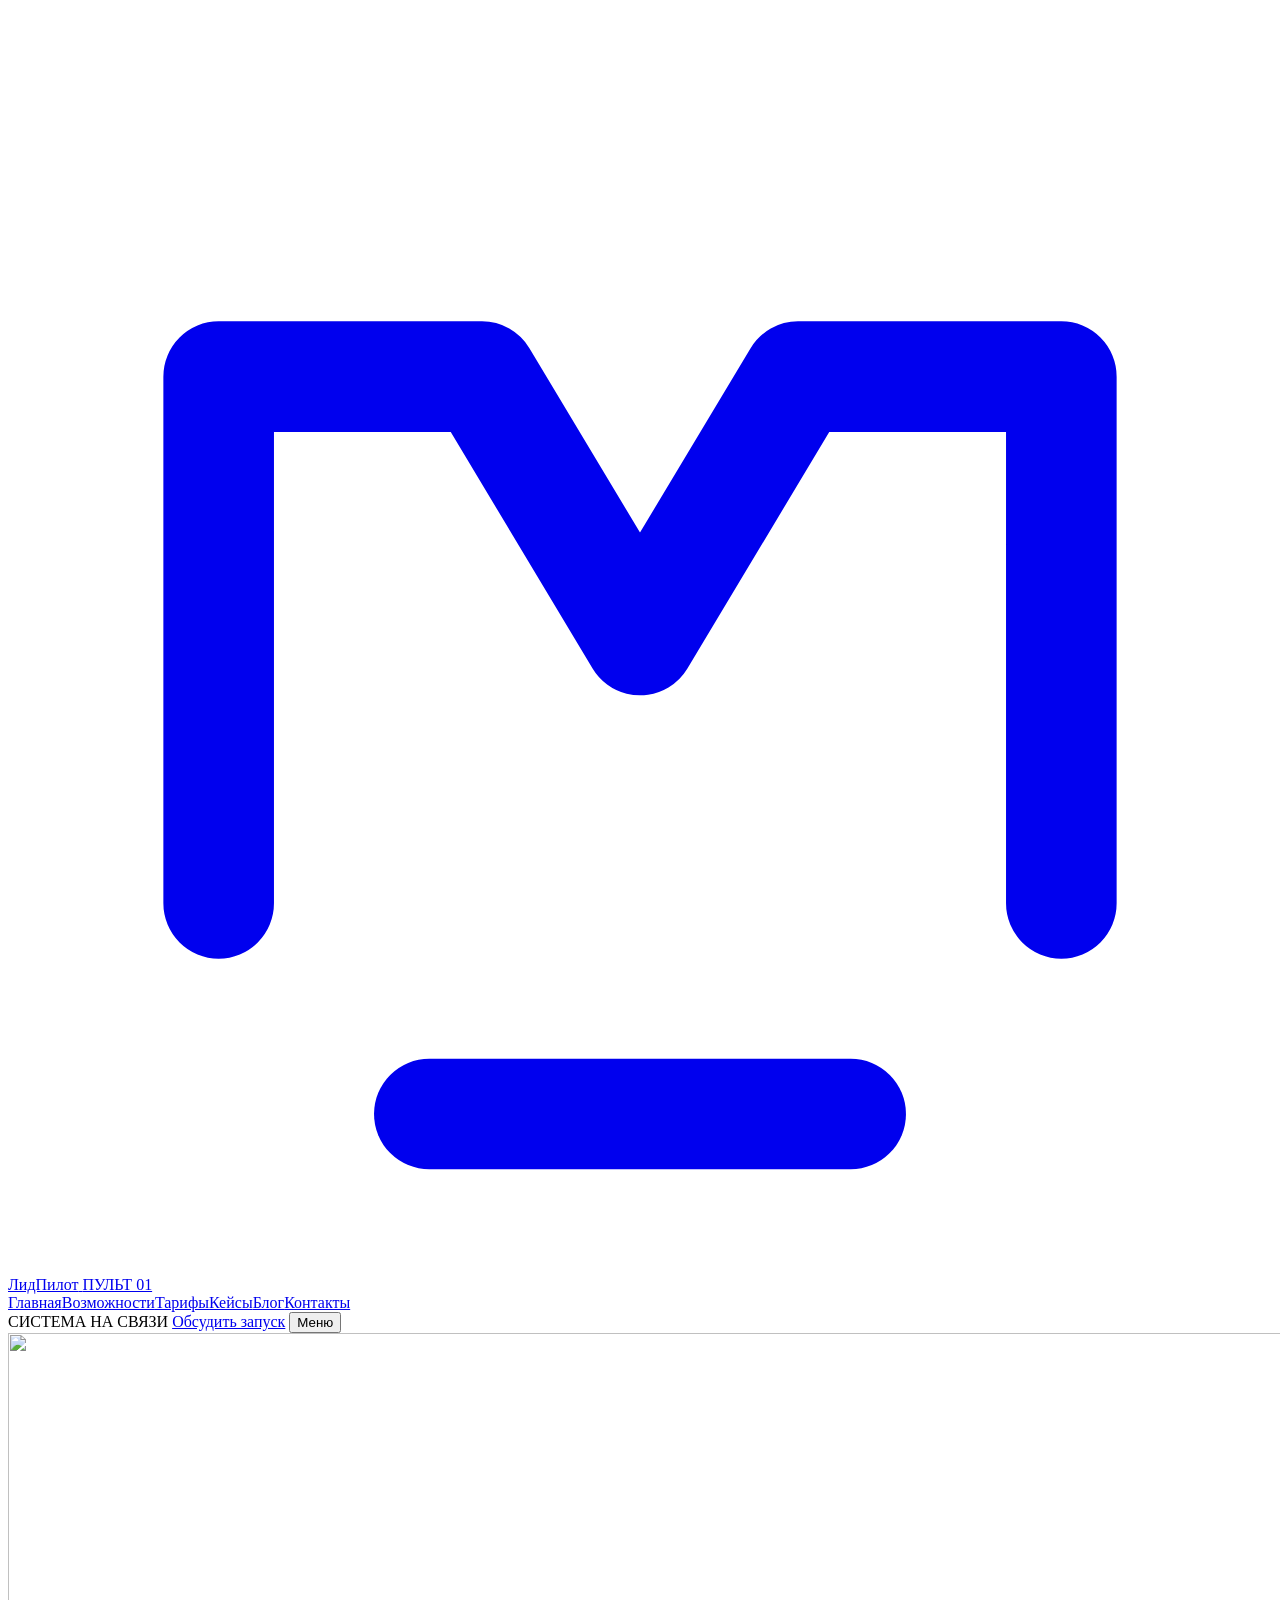
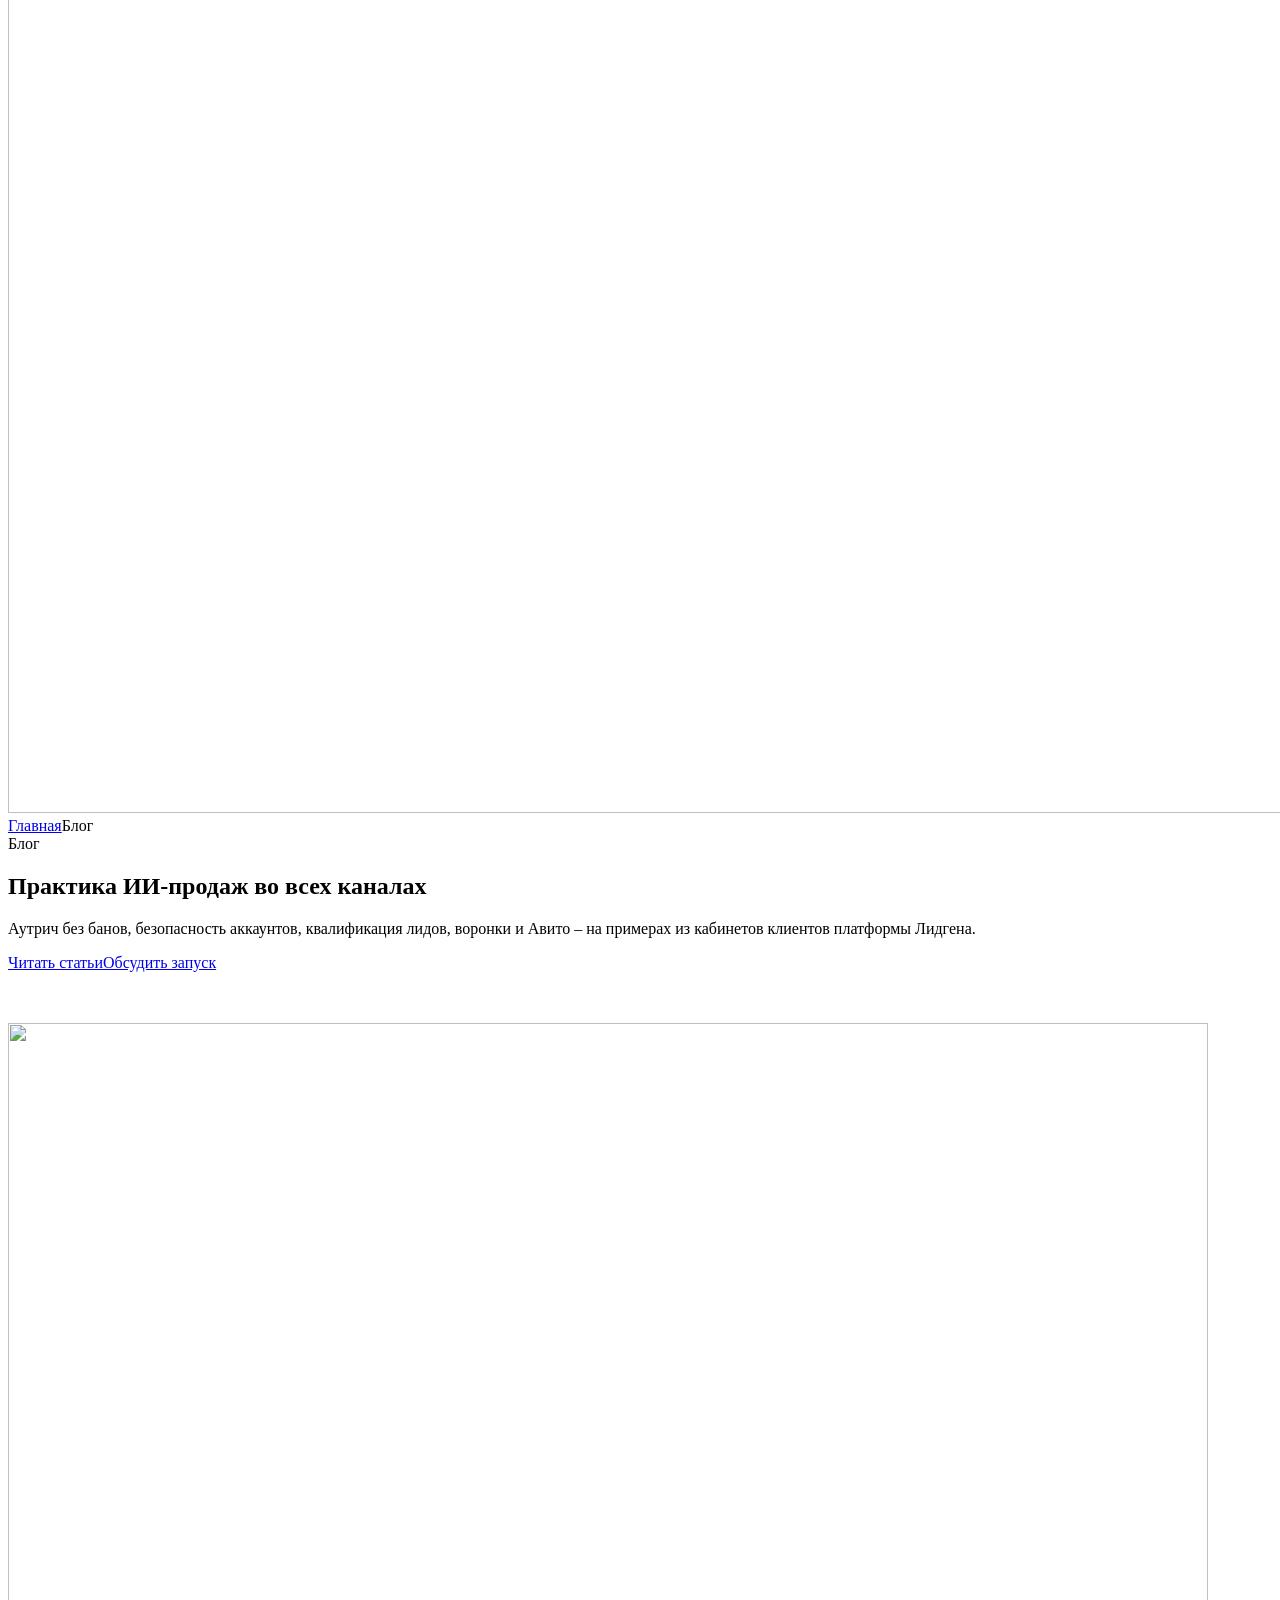
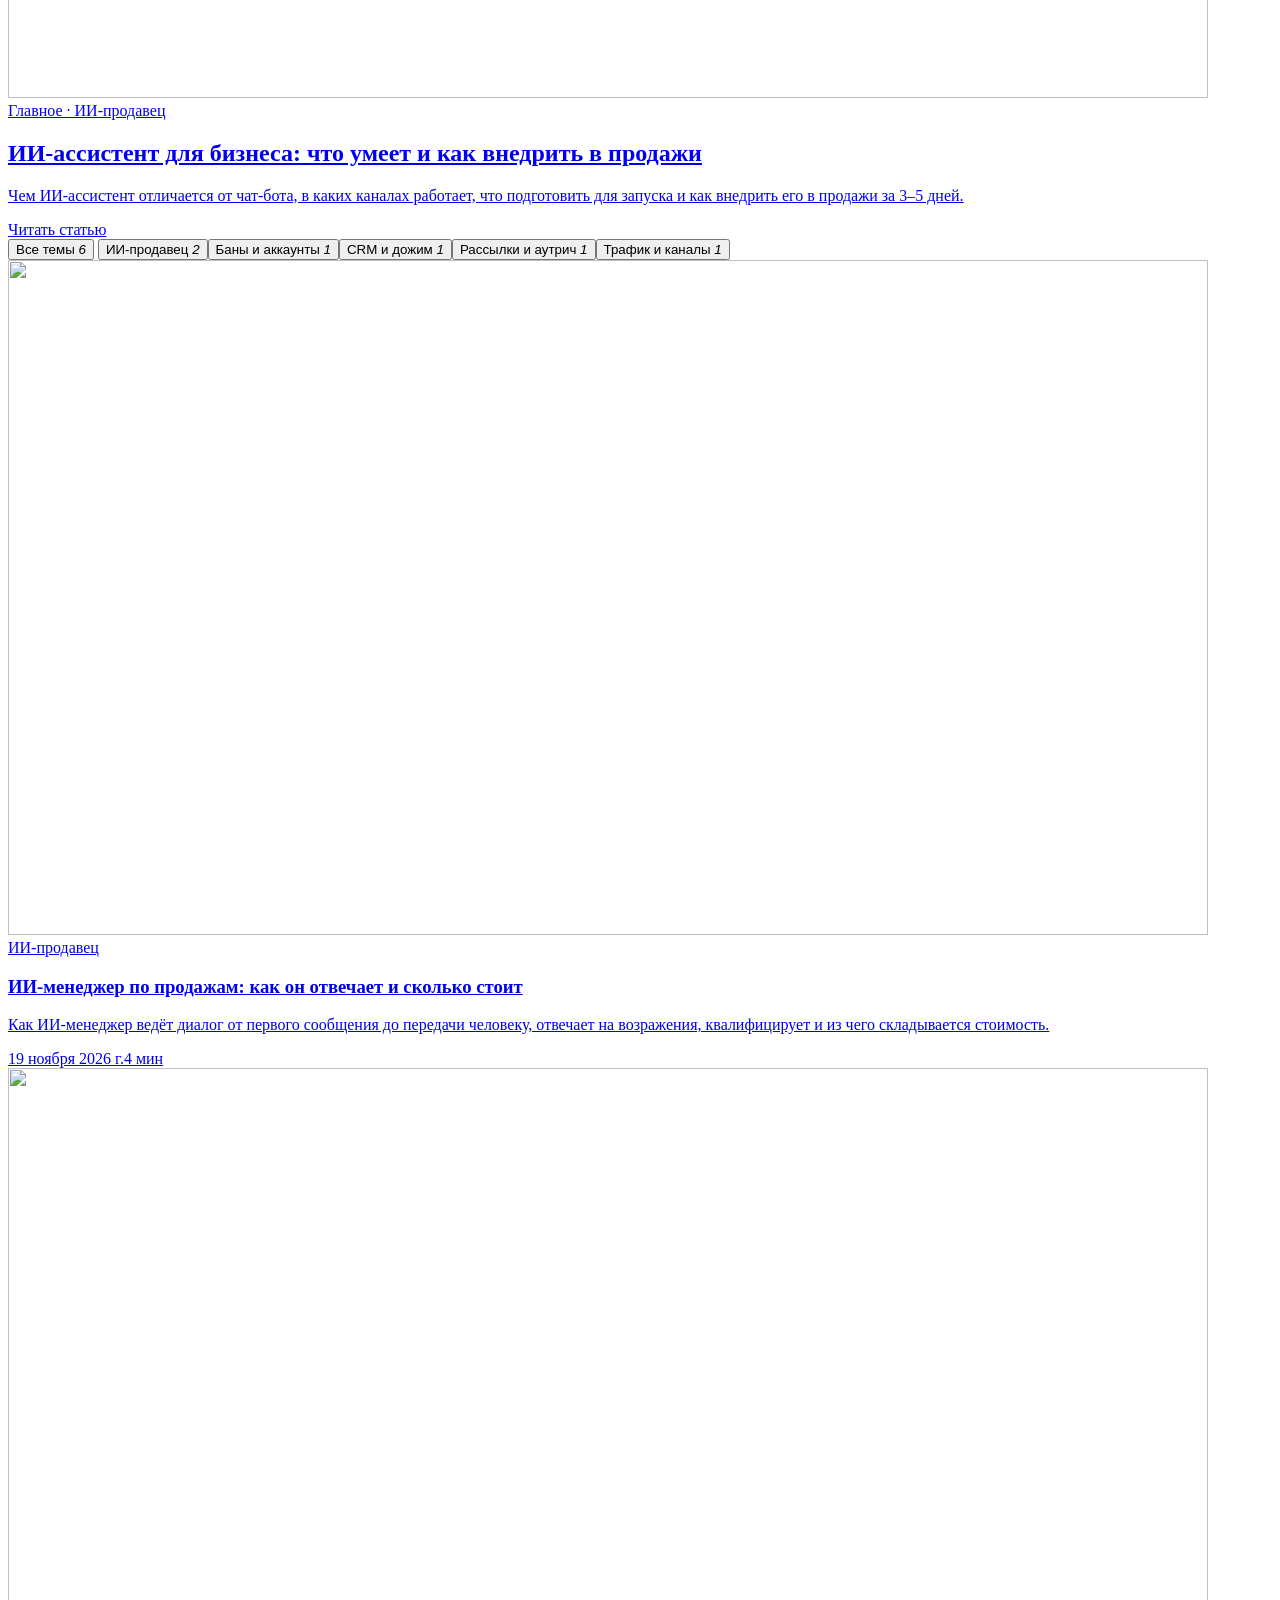
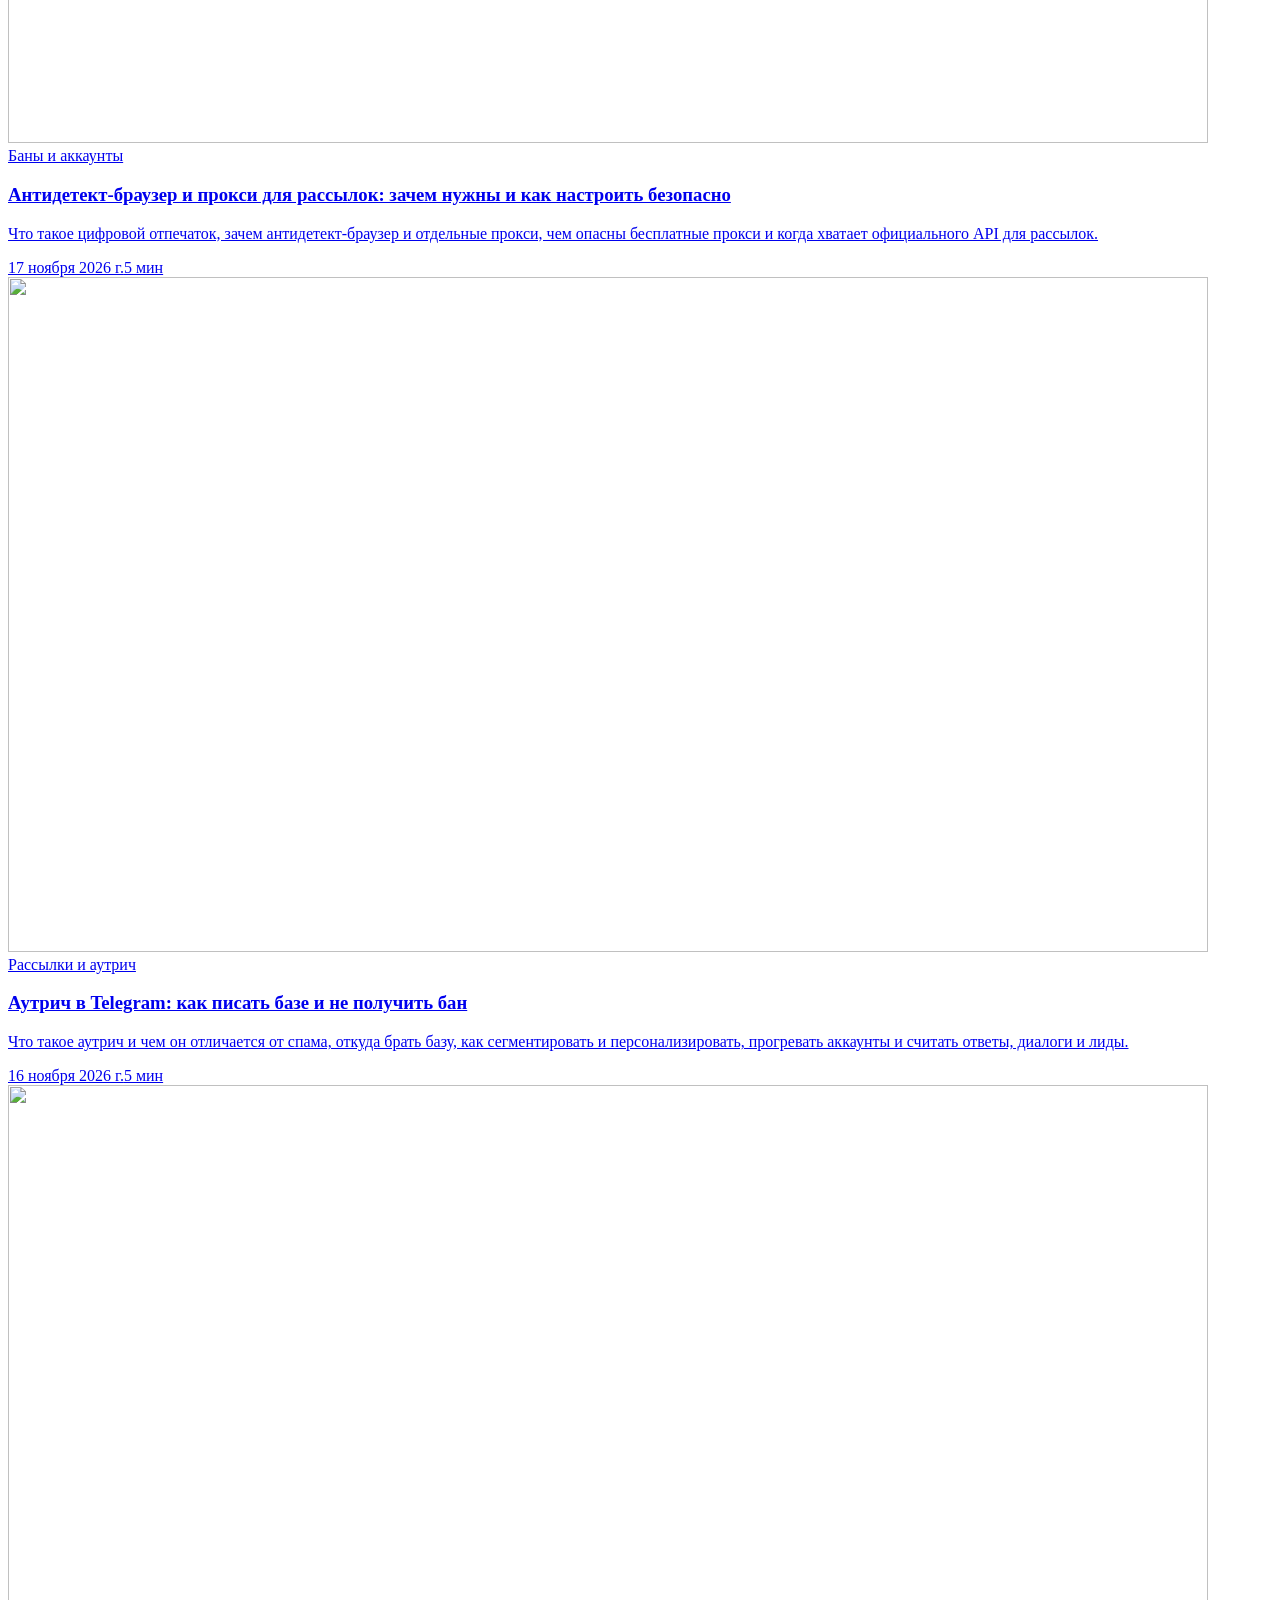
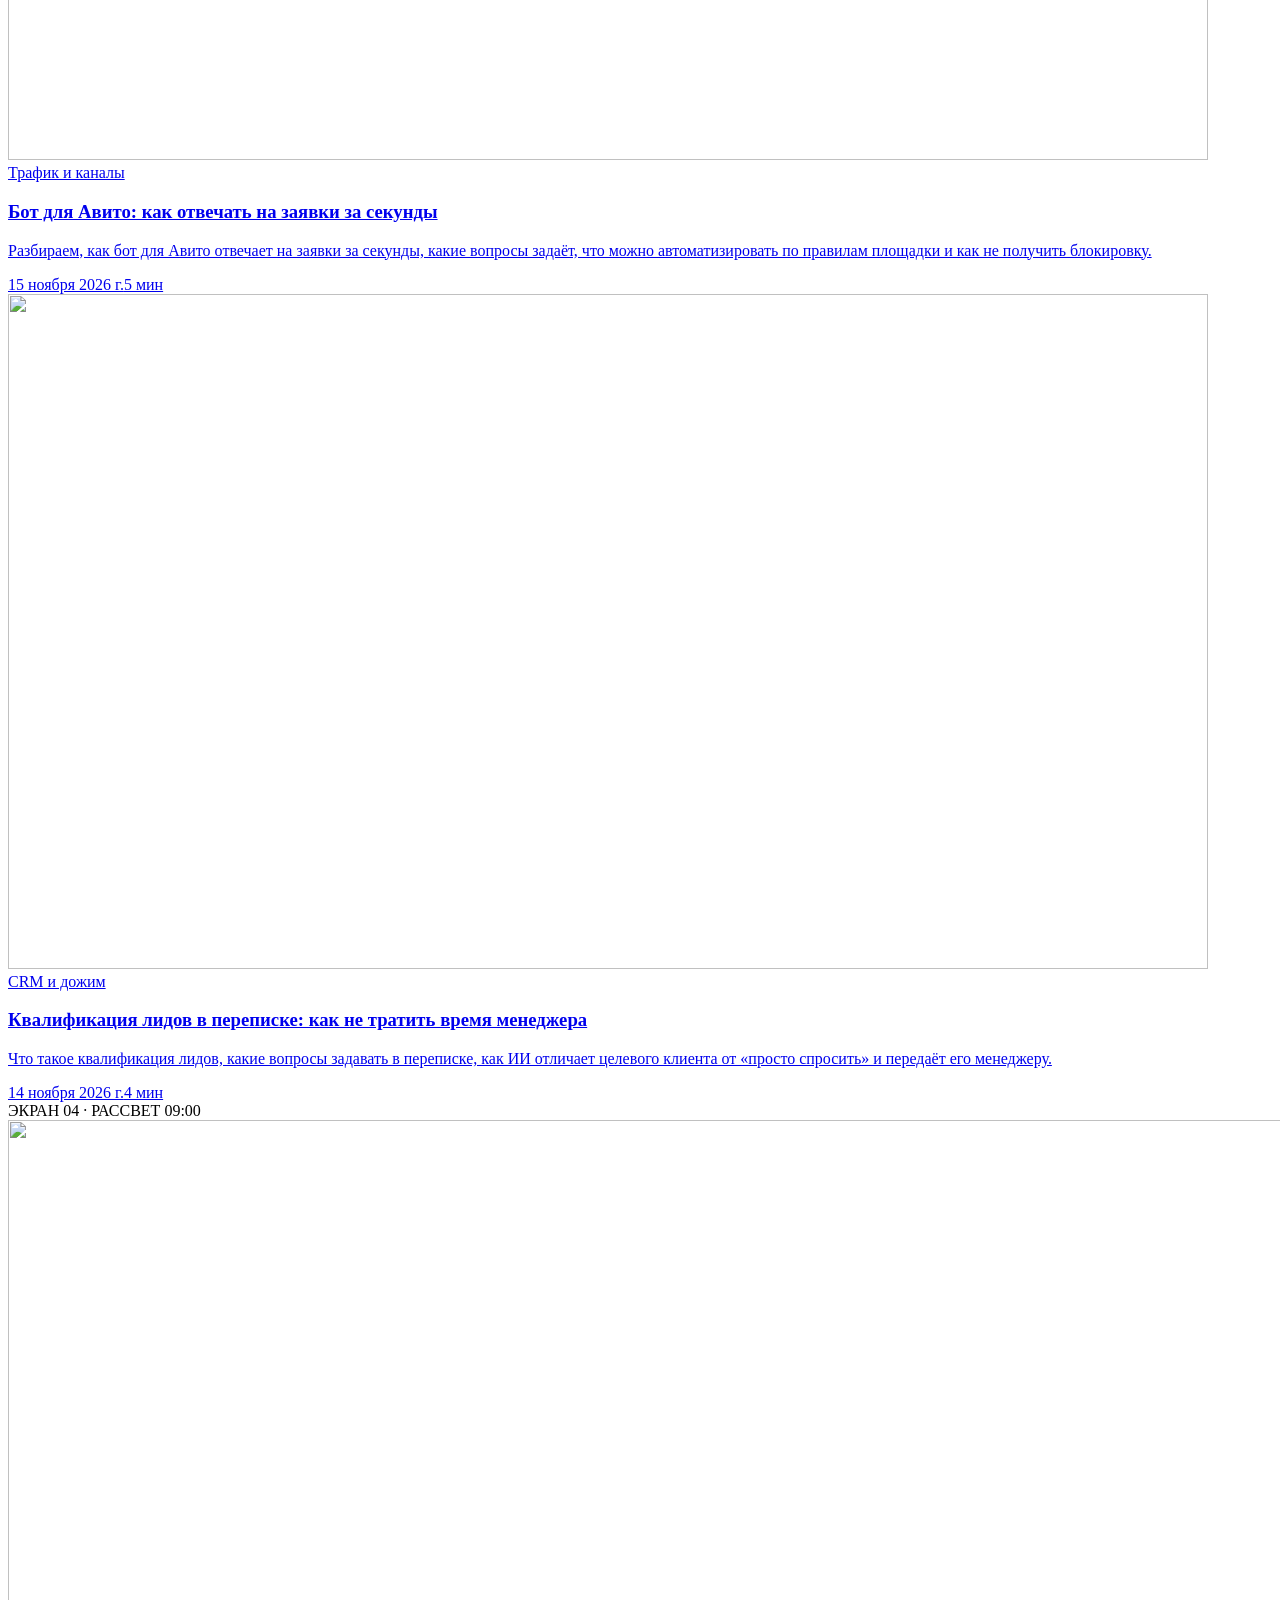
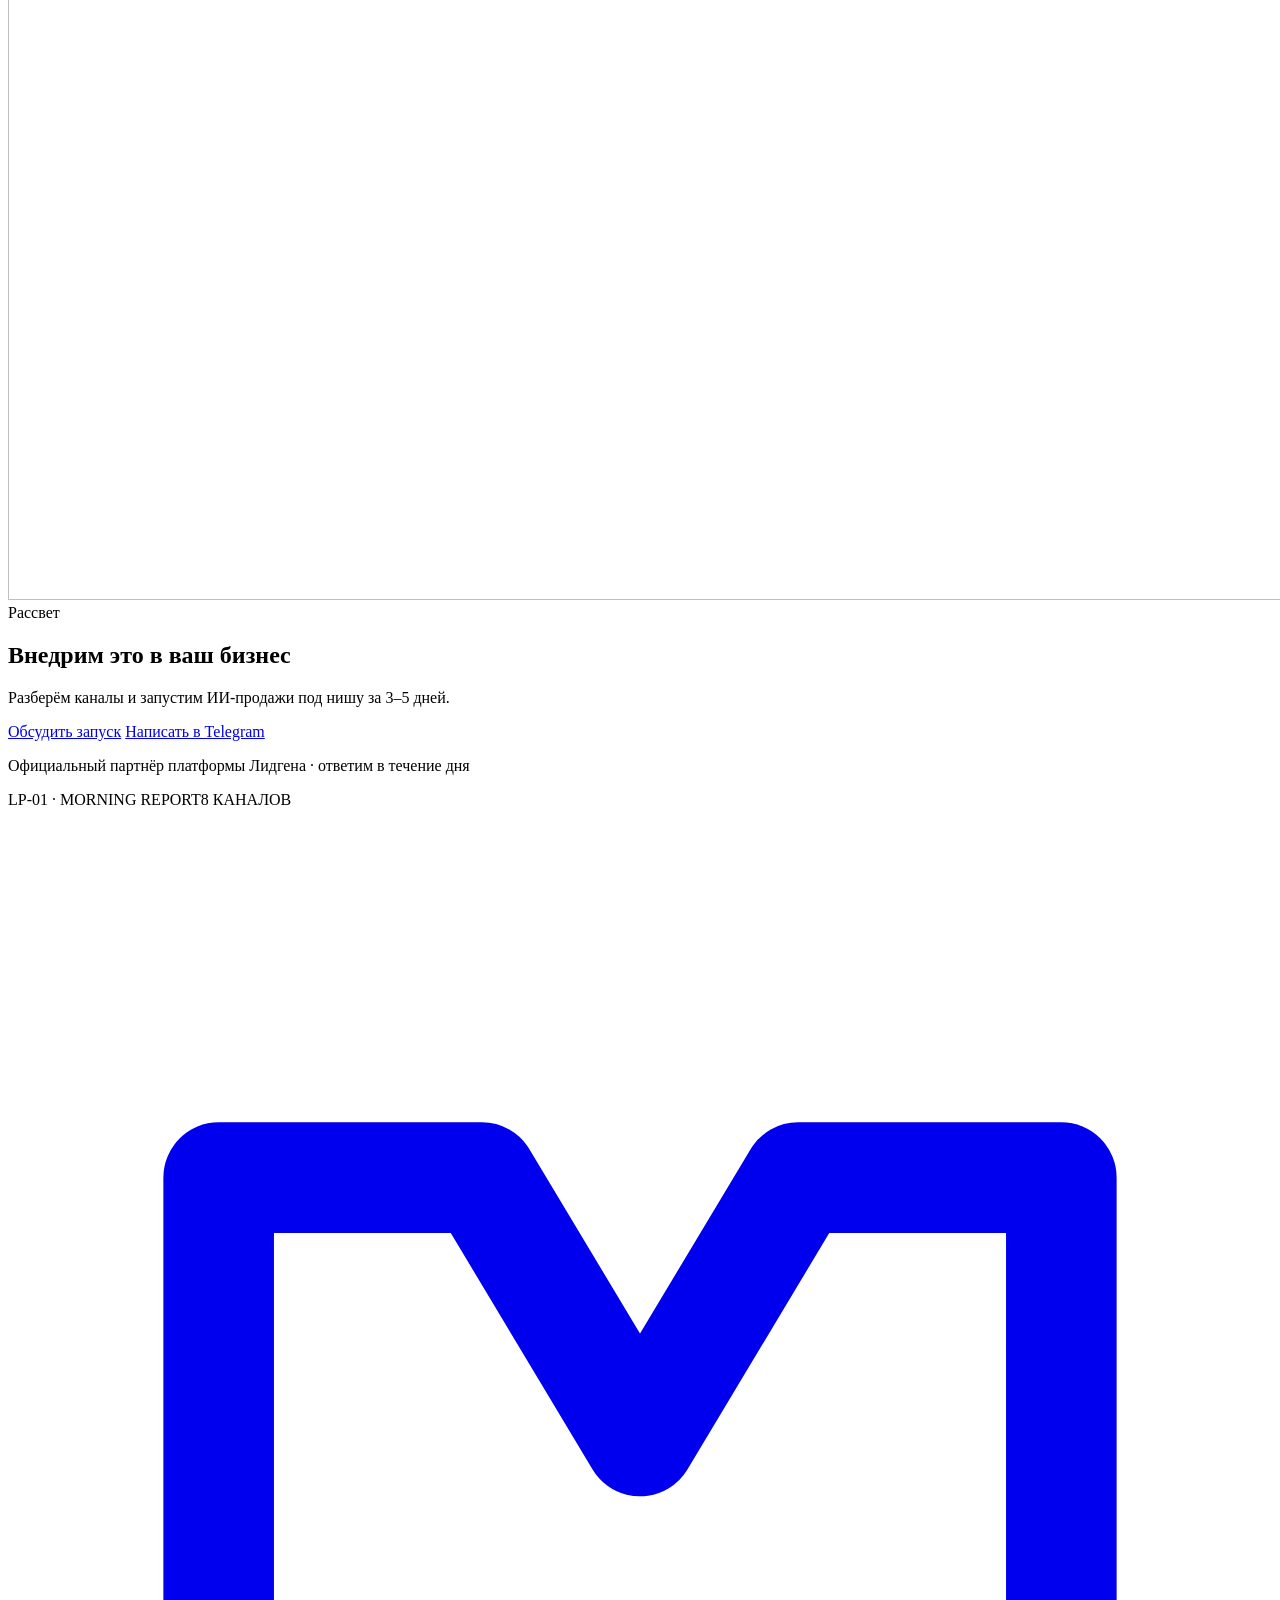
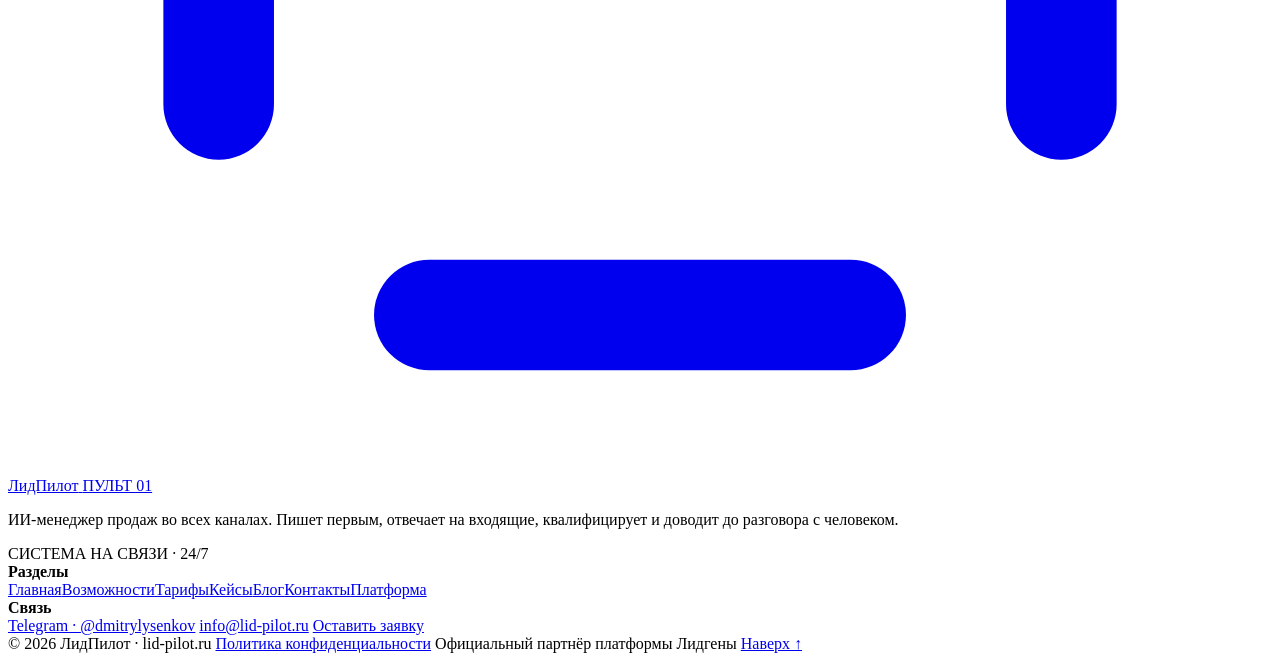
==== commit 03105569: "GitHub Pages: живая версия сайта" ====
--- a/blog/index.html
+++ b/blog/index.html
@@ -1,6 +1,6 @@
-<!doctype html>
+﻿<!doctype html>
 <html lang="ru">
-<head>
+<head><base href="/pult-v2/">
 <meta charset="utf-8">
 <meta name="viewport" content="width=device-width, initial-scale=1">
 <meta name="robots" content="noindex, nofollow">
@@ -10,23 +10,23 @@
 <link rel="preconnect" href="https://fonts.googleapis.com">
 <link rel="preconnect" href="https://fonts.gstatic.com" crossorigin>
 <link href="https://fonts.googleapis.com/css2?family=Onest:wght@400;500;600;700;800&family=JetBrains+Mono:wght@400;500;600&display=swap" rel="stylesheet">
-<link rel="stylesheet" href="/assets/style.css">
-<link rel="stylesheet" href="/assets/v2.css">
-<link rel="stylesheet" href="/assets/pages.css">
+<link rel="stylesheet" href="assets/style.css">
+<link rel="stylesheet" href="assets/v2.css">
+<link rel="stylesheet" href="assets/pages.css">
 <script>document.documentElement.classList.add('js');</script>
 </head>
 <body class="page">
 <div class="grain" aria-hidden="true"></div>
 <header class="top" data-top>
   <div class="wrap top__in">
-    <a class="logo" href="/" aria-label="ЛидПилот – на главную">
+    <a class="logo" href="./" aria-label="ЛидПилот – на главную">
   <span class="logo__mark" aria-hidden="true">
     <svg viewBox="0 0 24 24" fill="none" stroke="currentColor" stroke-width="2.1" stroke-linecap="round" stroke-linejoin="round"><path d="M4 17V7h5l3 5 3-5h5v10"/><path d="M8 21h8"/></svg>
   </span>
   <span class="logo__text">ЛидПилот</span>
   <span class="logo__tag">ПУЛЬТ 01</span>
 </a>
-    <nav class="nav nav--site" aria-label="Разделы сайта"><a href="/#top">Главная</a><a href="/vozmozhnosti/">Возможности</a><a href="/tarify/">Тарифы</a><a href="/keysy/">Кейсы</a><a href="/blog/" class="is-active" aria-current="page">Блог</a><a href="/kontakty/">Контакты</a></nav>
+    <nav class="nav nav--site" aria-label="Разделы сайта"><a href="./#top">Главная</a><a href="vozmozhnosti/">Возможности</a><a href="tarify/">Тарифы</a><a href="keysy/">Кейсы</a><a href="blog/" class="is-active" aria-current="page">Блог</a><a href="kontakty/">Контакты</a></nav>
     <span class="status"><i class="led led--pulse" aria-hidden="true"></i> СИСТЕМА НА СВЯЗИ</span>
     <a class="btn btn--hot btn--header" href="https://t.me/dmitrylysenkov" target="_blank" rel="noopener">Обсудить запуск</a>
     <button class="menu-btn" type="button" data-menu-btn aria-expanded="false" aria-controls="mnav"><i aria-hidden="true"></i> Меню</button>
@@ -34,7 +34,7 @@
 </header>
 
 <div class="mnav" id="mnav" data-menu hidden>
-  <nav class="mnav__nav" aria-label="Мобильное меню"><a href="/#top">Главная</a><a href="/vozmozhnosti/">Возможности</a><a href="/tarify/">Тарифы</a><a href="/keysy/">Кейсы</a><a href="/blog/">Блог</a><a href="/kontakty/">Контакты</a><a href="/platforma/">Платформа</a></nav>
+  <nav class="mnav__nav" aria-label="Мобильное меню"><a href="./#top">Главная</a><a href="vozmozhnosti/">Возможности</a><a href="tarify/">Тарифы</a><a href="keysy/">Кейсы</a><a href="blog/">Блог</a><a href="kontakty/">Контакты</a><a href="platforma/">Платформа</a></nav>
   <p class="mnav__note">ИИ-менеджер продаж в Telegram, WhatsApp, на Авито, Циан, сайте, ВКонтакте, в MAX и в почте. Официальный партнёр платформы Лидгены.</p>
   <div class="mnav__cta">
     <a class="btn btn--hot" href="https://t.me/dmitrylysenkov" target="_blank" rel="noopener">Обсудить запуск</a>
@@ -43,19 +43,19 @@
 </div>
 <main id="top" class="page-main">
 <section class="page-hero page-hero--cta">
-  <img class="page-hero__bg" src="/assets/city-night.webp" alt="" width="1920" height="1080" decoding="async">
+  <img class="page-hero__bg" src="assets/city-night.webp" alt="" width="1920" height="1080" decoding="async">
   <div class="page-hero__shade" aria-hidden="true"></div>
   <div class="page-hero__grid" aria-hidden="true"></div>
   <div class="page-hero__scan" aria-hidden="true"></div>
   <div class="wrap page-hero__wrap">
-    <div class="page-crumbs page-crumbs--light"><a href="/">Главная</a><i aria-hidden="true"></i><span>Блог</span></div>
+    <div class="page-crumbs page-crumbs--light"><a href="./">Главная</a><i aria-hidden="true"></i><span>Блог</span></div>
     <span class="kicker kicker--light">Блог</span>
     <h1>Практика ИИ-продаж во всех каналах</h1>
     <p class="page-lead">Аутрич без банов, безопасность аккаунтов, квалификация лидов, воронки и Авито – на примерах из кабинетов клиентов платформы Лидгена.</p>
     <div class="page-actions"><a class="btn btn--hot" href="#blog">Читать статьи</a><a class="btn btn--ghost btn--ghost-dark" href="https://t.me/dmitrylysenkov" target="_blank" rel="noopener">Обсудить запуск</a></div>
   </div>
 </section>
-<section class="sec" style="padding-top:clamp(36px,4vw,56px)" id="blog"> <div class="wrap"> <a class="bfeat" href="/blog/ii-assistent-dlya-biznesa/" data-in> <div class="bfeat__img"><img src="/assets/city-night.webp" alt="" width="1200" height="675" loading="eager" decoding="async"></div> <div class="bfeat__body"> <span class="kicker kicker_light">Главное · ИИ-продавец</span> <h2>ИИ-ассистент для бизнеса: что умеет и как внедрить в продажи</h2> <p>Чем ИИ-ассистент отличается от чат-бота, в каких каналах работает, что подготовить для запуска и как внедрить его в продажи за 3–5 дней.</p> <span class="btn btn_sun">Читать статью</span> </div> </a> <div class="bchips" data-chips> <button class="bchip is-on" type="button" data-t="">Все темы <i>6</i></button> <button class="bchip" type="button" data-t="ИИ-продавец">ИИ-продавец <i>2</i></button><button class="bchip" type="button" data-t="Баны и аккаунты">Баны и аккаунты <i>1</i></button><button class="bchip" type="button" data-t="CRM и дожим">CRM и дожим <i>1</i></button><button class="bchip" type="button" data-t="Рассылки и аутрич">Рассылки и аутрич <i>1</i></button><button class="bchip" type="button" data-t="Трафик и каналы">Трафик и каналы <i>1</i></button> </div> <div class="bgrid" data-bgrid> <a class="bcard" href="/blog/ii-menedzher-po-prodazham/" data-cat="ИИ-продавец" data-in> <div class="bcard__img"><img src="/assets/city-night.webp" alt="" width="1200" height="675" loading="eager" decoding="async"></div> <div class="bcard__b"> <span class="bcard__tag">ИИ-продавец</span> <h3>ИИ-менеджер по продажам: как он отвечает и сколько стоит</h3> <p>Как ИИ-менеджер ведёт диалог от первого сообщения до передачи человеку, отвечает на возражения, квалифицирует и из чего складывается стоимость.</p> <div class="bcard__m"><span>19 ноября 2026 г.</span><span>4 мин</span></div> </div> </a><a class="bcard" href="/blog/antidetect-brauzer-i-proksi/" data-cat="Баны и аккаунты" data-in> <div class="bcard__img"><img src="/assets/city-sunset.webp" alt="" width="1200" height="675" loading="eager" decoding="async"></div> <div class="bcard__b"> <span class="bcard__tag">Баны и аккаунты</span> <h3>Антидетект-браузер и прокси для рассылок: зачем нужны и как настроить безопасно</h3> <p>Что такое цифровой отпечаток, зачем антидетект-браузер и отдельные прокси, чем опасны бесплатные прокси и когда хватает официального API для рассылок.</p> <div class="bcard__m"><span>17 ноября 2026 г.</span><span>5 мин</span></div> </div> </a><a class="bcard" href="/blog/autrich-v-telegram/" data-cat="Рассылки и аутрич" data-in> <div class="bcard__img"><img src="/assets/city-dawn.webp" alt="" width="1200" height="675" loading="eager" decoding="async"></div> <div class="bcard__b"> <span class="bcard__tag">Рассылки и аутрич</span> <h3>Аутрич в Telegram: как писать базе и не получить бан</h3> <p>Что такое аутрич и чем он отличается от спама, откуда брать базу, как сегментировать и персонализировать, прогревать аккаунты и считать ответы, диалоги и лиды.</p> <div class="bcard__m"><span>16 ноября 2026 г.</span><span>5 мин</span></div> </div> </a><a class="bcard" href="/blog/bot-dlya-avito/" data-cat="Трафик и каналы" data-in> <div class="bcard__img"><img src="/assets/city-day.webp" alt="" width="1200" height="675" loading="eager" decoding="async"></div> <div class="bcard__b"> <span class="bcard__tag">Трафик и каналы</span> <h3>Бот для Авито: как отвечать на заявки за секунды</h3> <p>Разбираем, как бот для Авито отвечает на заявки за секунды, какие вопросы задаёт, что можно автоматизировать по правилам площадки и как не получить блокировку.</p> <div class="bcard__m"><span>15 ноября 2026 г.</span><span>5 мин</span></div> </div> </a><a class="bcard" href="/blog/kvalifikaciya-lidov/" data-cat="CRM и дожим" data-in> <div class="bcard__img"><img src="/assets/city-sunset.webp" alt="" width="1200" height="675" loading="eager" decoding="async"></div> <div class="bcard__b"> <span class="bcard__tag">CRM и дожим</span> <h3>Квалификация лидов в переписке: как не тратить время менеджера</h3> <p>Что такое квалификация лидов, какие вопросы задавать в переписке, как ИИ отличает целевого клиента от «просто спросить» и передаёт его менеджеру.</p> <div class="bcard__m"><span>14 ноября 2026 г.</span><span>4 мин</span></div> </div> </a> </div>  </div> </section> <section class="final final--panel" id="cta">
+<section class="sec" style="padding-top:clamp(36px,4vw,56px)" id="blog"> <div class="wrap"> <a class="bfeat" href="blog/ii-assistent-dlya-biznesa/" data-in> <div class="bfeat__img"><img src="assets/city-night.webp" alt="" width="1200" height="675" loading="eager" decoding="async"></div> <div class="bfeat__body"> <span class="kicker kicker_light">Главное · ИИ-продавец</span> <h2>ИИ-ассистент для бизнеса: что умеет и как внедрить в продажи</h2> <p>Чем ИИ-ассистент отличается от чат-бота, в каких каналах работает, что подготовить для запуска и как внедрить его в продажи за 3–5 дней.</p> <span class="btn btn_sun">Читать статью</span> </div> </a> <div class="bchips" data-chips> <button class="bchip is-on" type="button" data-t="">Все темы <i>6</i></button> <button class="bchip" type="button" data-t="ИИ-продавец">ИИ-продавец <i>2</i></button><button class="bchip" type="button" data-t="Баны и аккаунты">Баны и аккаунты <i>1</i></button><button class="bchip" type="button" data-t="CRM и дожим">CRM и дожим <i>1</i></button><button class="bchip" type="button" data-t="Рассылки и аутрич">Рассылки и аутрич <i>1</i></button><button class="bchip" type="button" data-t="Трафик и каналы">Трафик и каналы <i>1</i></button> </div> <div class="bgrid" data-bgrid> <a class="bcard" href="blog/ii-menedzher-po-prodazham/" data-cat="ИИ-продавец" data-in> <div class="bcard__img"><img src="assets/city-night.webp" alt="" width="1200" height="675" loading="eager" decoding="async"></div> <div class="bcard__b"> <span class="bcard__tag">ИИ-продавец</span> <h3>ИИ-менеджер по продажам: как он отвечает и сколько стоит</h3> <p>Как ИИ-менеджер ведёт диалог от первого сообщения до передачи человеку, отвечает на возражения, квалифицирует и из чего складывается стоимость.</p> <div class="bcard__m"><span>19 ноября 2026 г.</span><span>4 мин</span></div> </div> </a><a class="bcard" href="blog/antidetect-brauzer-i-proksi/" data-cat="Баны и аккаунты" data-in> <div class="bcard__img"><img src="assets/city-sunset.webp" alt="" width="1200" height="675" loading="eager" decoding="async"></div> <div class="bcard__b"> <span class="bcard__tag">Баны и аккаунты</span> <h3>Антидетект-браузер и прокси для рассылок: зачем нужны и как настроить безопасно</h3> <p>Что такое цифровой отпечаток, зачем антидетект-браузер и отдельные прокси, чем опасны бесплатные прокси и когда хватает официального API для рассылок.</p> <div class="bcard__m"><span>17 ноября 2026 г.</span><span>5 мин</span></div> </div> </a><a class="bcard" href="blog/autrich-v-telegram/" data-cat="Рассылки и аутрич" data-in> <div class="bcard__img"><img src="assets/city-dawn.webp" alt="" width="1200" height="675" loading="eager" decoding="async"></div> <div class="bcard__b"> <span class="bcard__tag">Рассылки и аутрич</span> <h3>Аутрич в Telegram: как писать базе и не получить бан</h3> <p>Что такое аутрич и чем он отличается от спама, откуда брать базу, как сегментировать и персонализировать, прогревать аккаунты и считать ответы, диалоги и лиды.</p> <div class="bcard__m"><span>16 ноября 2026 г.</span><span>5 мин</span></div> </div> </a><a class="bcard" href="blog/bot-dlya-avito/" data-cat="Трафик и каналы" data-in> <div class="bcard__img"><img src="assets/city-day.webp" alt="" width="1200" height="675" loading="eager" decoding="async"></div> <div class="bcard__b"> <span class="bcard__tag">Трафик и каналы</span> <h3>Бот для Авито: как отвечать на заявки за секунды</h3> <p>Разбираем, как бот для Авито отвечает на заявки за секунды, какие вопросы задаёт, что можно автоматизировать по правилам площадки и как не получить блокировку.</p> <div class="bcard__m"><span>15 ноября 2026 г.</span><span>5 мин</span></div> </div> </a><a class="bcard" href="blog/kvalifikaciya-lidov/" data-cat="CRM и дожим" data-in> <div class="bcard__img"><img src="assets/city-sunset.webp" alt="" width="1200" height="675" loading="eager" decoding="async"></div> <div class="bcard__b"> <span class="bcard__tag">CRM и дожим</span> <h3>Квалификация лидов в переписке: как не тратить время менеджера</h3> <p>Что такое квалификация лидов, какие вопросы задавать в переписке, как ИИ отличает целевого клиента от «просто спросить» и передаёт его менеджеру.</p> <div class="bcard__m"><span>14 ноября 2026 г.</span><span>4 мин</span></div> </div> </a> </div>  </div> </section> <section class="final final--panel" id="cta">
   <div class="wrap">
     <div class="device device--final final-device" data-in>
       <i class="screw screw--tl screw--dark" aria-hidden="true"></i>
@@ -63,7 +63,7 @@
       <i class="screw screw--bl screw--dark" aria-hidden="true"></i>
       <i class="screw screw--br screw--dark" aria-hidden="true"></i>
       <div class="device__label"><span>ЭКРАН 04 · РАССВЕТ</span><span class="device__scan"><i class="led led--pulse"></i> 09:00</span></div>
-      <div class="device__screen final__screen"> <img class="final__bg" src="/assets/city-dawn.webp" srcset="/assets/city-dawn.webp 1920w" sizes="100vw" alt="" width="1920" height="1080" loading="eager" decoding="async"> <div class="final__shade" aria-hidden="true"></div> <div class="final__scan" aria-hidden="true"></div><div class="final__in final__in--panel"> <span class="kicker kicker_light" data-in>Рассвет</span> <h2 data-in>Внедрим это в ваш бизнес</h2> <p class="lead lead_light" data-in style="--d:.08s">Разберём каналы и запустим ИИ-продажи под нишу за 3–5 дней.</p> <div class="cta cta_center" data-in style="--d:.14s"> <a class="btn btn_sun" href="https://t.me/dmitrylysenkov" target="_blank" rel="noopener">Обсудить запуск</a> <a class="btn btn_glass" href="https://t.me/dmitrylysenkov" target="_blank" rel="noopener">Написать в Telegram</a> </div> <p class="final__note" data-in style="--d:.2s">Официальный партнёр платформы Лидгена · ответим в течение дня</p> </div> </div>
+      <div class="device__screen final__screen"> <img class="final__bg" src="assets/city-dawn.webp" srcset="assets/city-dawn.webp 1920w" sizes="100vw" alt="" width="1920" height="1080" loading="eager" decoding="async"> <div class="final__shade" aria-hidden="true"></div> <div class="final__scan" aria-hidden="true"></div><div class="final__in final__in--panel"> <span class="kicker kicker_light" data-in>Рассвет</span> <h2 data-in>Внедрим это в ваш бизнес</h2> <p class="lead lead_light" data-in style="--d:.08s">Разберём каналы и запустим ИИ-продажи под нишу за 3–5 дней.</p> <div class="cta cta_center" data-in style="--d:.14s"> <a class="btn btn_sun" href="https://t.me/dmitrylysenkov" target="_blank" rel="noopener">Обсудить запуск</a> <a class="btn btn_glass" href="https://t.me/dmitrylysenkov" target="_blank" rel="noopener">Написать в Telegram</a> </div> <p class="final__note" data-in style="--d:.2s">Официальный партнёр платформы Лидгена · ответим в течение дня</p> </div> </div>
       <div class="device__bottom"><div class="vents" aria-hidden="true"><i></i><i></i><i></i><i></i><i></i><i></i><i></i><i></i><i></i><i></i></div><span class="mono">LP-01 · MORNING REPORT</span><span class="mono">8 КАНАЛОВ</span></div>
     </div>
   </div>
@@ -88,7 +88,7 @@
   <div class="wrap">
     <div class="site-foot__top">
       <div class="site-foot__brand">
-        <a class="logo" href="/" aria-label="ЛидПилот – на главную">
+        <a class="logo" href="./" aria-label="ЛидПилот – на главную">
   <span class="logo__mark" aria-hidden="true">
     <svg viewBox="0 0 24 24" fill="none" stroke="currentColor" stroke-width="2.1" stroke-linecap="round" stroke-linejoin="round"><path d="M4 17V7h5l3 5 3-5h5v10"/><path d="M8 21h8"/></svg>
   </span>
@@ -100,26 +100,27 @@
       </div>
       <div class="site-foot__col">
         <b>Разделы</b>
-        <nav><a href="/#top">Главная</a><a href="/vozmozhnosti/">Возможности</a><a href="/tarify/">Тарифы</a><a href="/keysy/">Кейсы</a><a href="/blog/">Блог</a><a href="/kontakty/">Контакты</a><a href="/platforma/">Платформа</a></nav>
+        <nav><a href="./#top">Главная</a><a href="vozmozhnosti/">Возможности</a><a href="tarify/">Тарифы</a><a href="keysy/">Кейсы</a><a href="blog/">Блог</a><a href="kontakty/">Контакты</a><a href="platforma/">Платформа</a></nav>
       </div>
       <div class="site-foot__col">
         <b>Связь</b>
         <nav>
           <a href="https://t.me/dmitrylysenkov" target="_blank" rel="noopener">Telegram · @dmitrylysenkov</a>
           <a href="mailto:info@lid-pilot.ru">info@lid-pilot.ru</a>
-          <a href="/kontakty/">Оставить заявку</a>
+          <a href="kontakty/">Оставить заявку</a>
         </nav>
       </div>
     </div>
     <div class="site-foot__bottom">
       <span>© 2026 ЛидПилот · lid-pilot.ru</span>
-      <a href="/politika-konfidencialnosti/">Политика конфиденциальности</a>
+      <a href="politika-konfidencialnosti/">Политика конфиденциальности</a>
       <span>Официальный партнёр платформы Лидгены</span>
       <a class="up" href="#top">Наверх ↑</a>
     </div>
   </div>
 </footer>
 
-<script src="/assets/site.js"></script>
+<script src="assets/site.js"></script>
 </body>
 </html>
+
